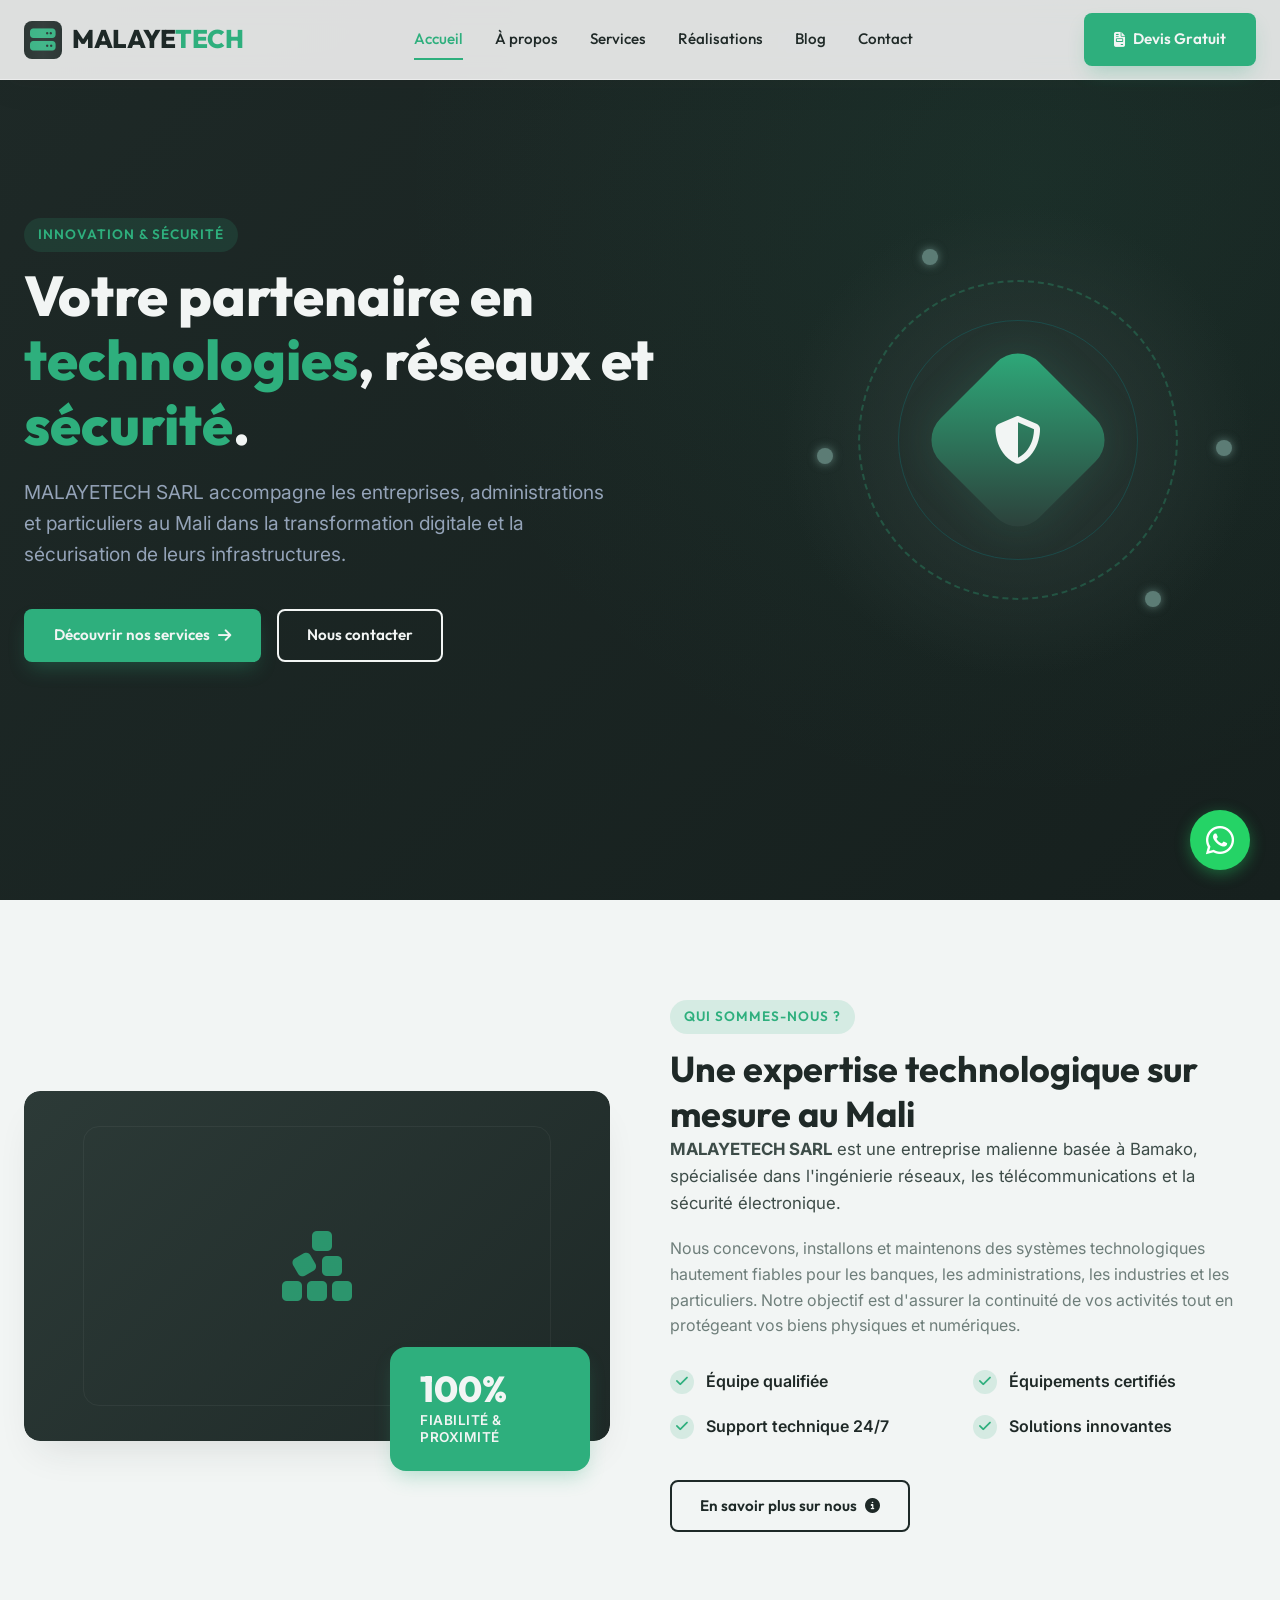
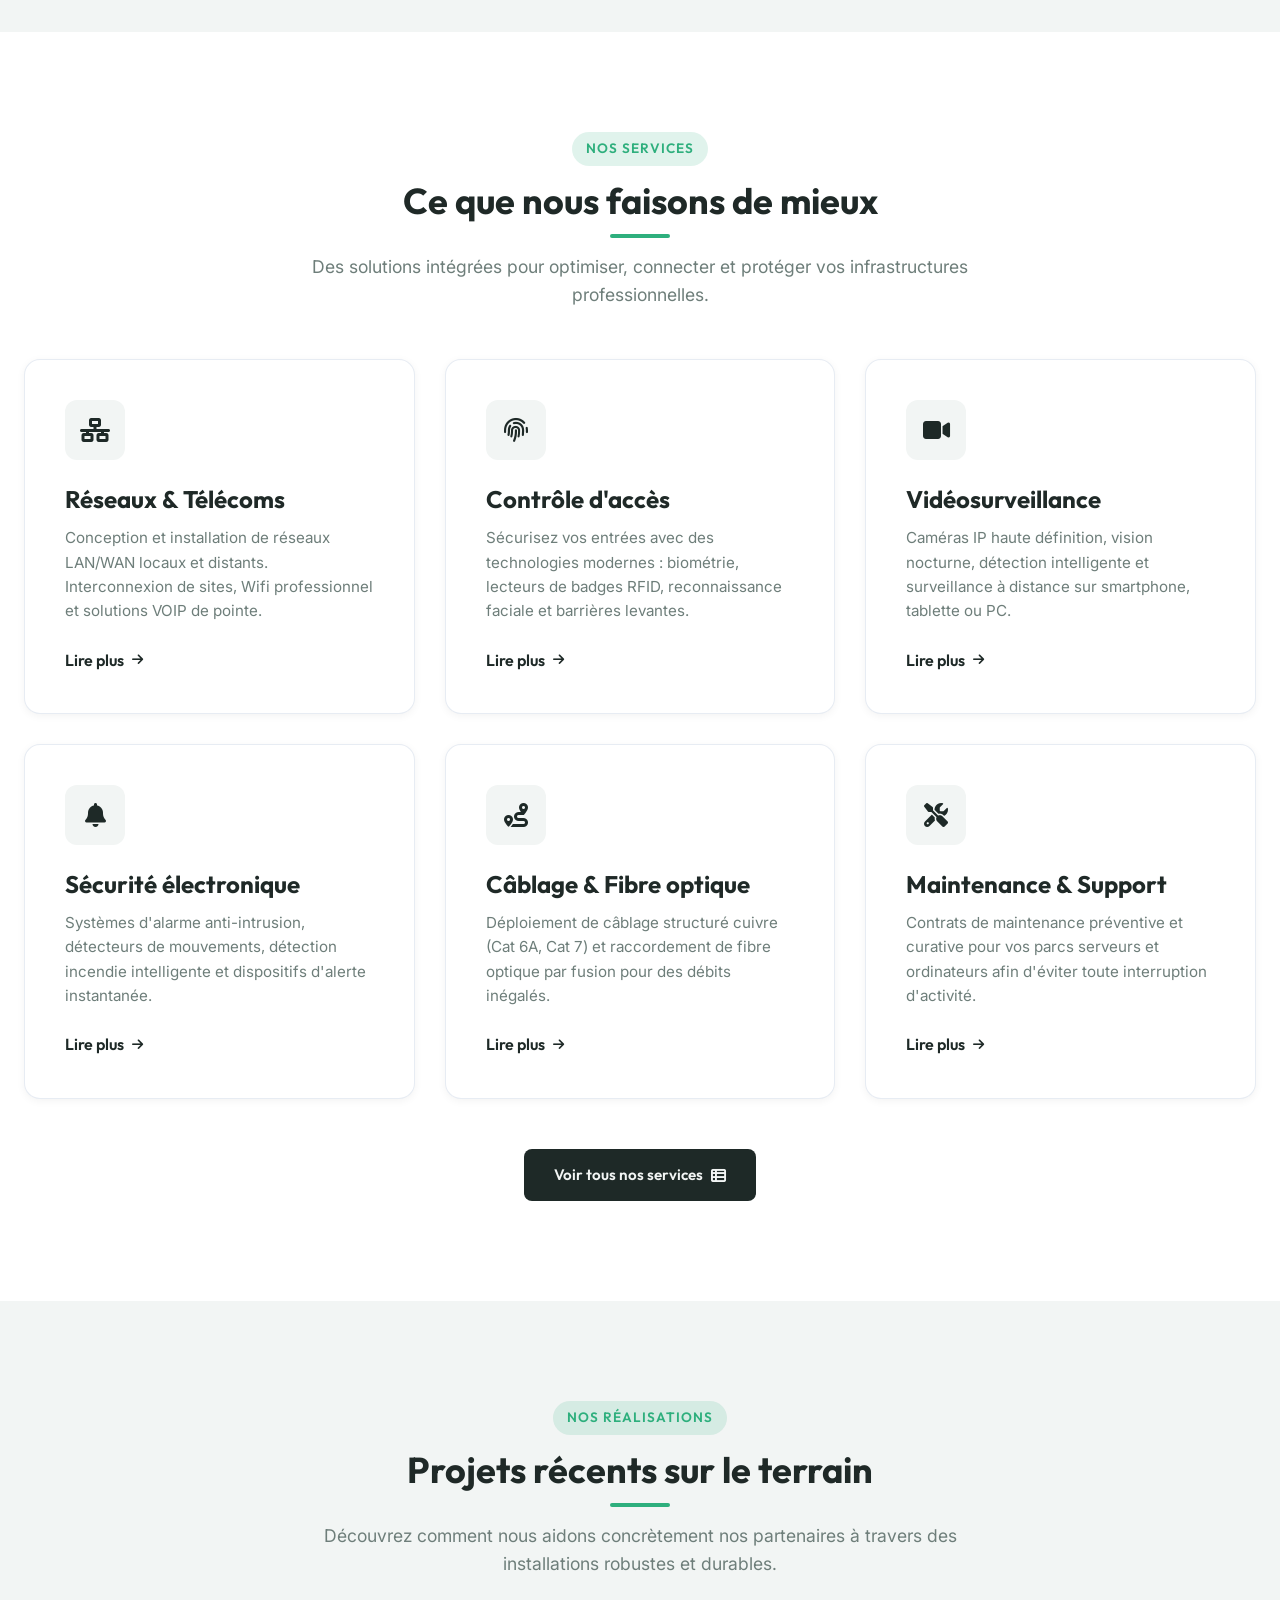
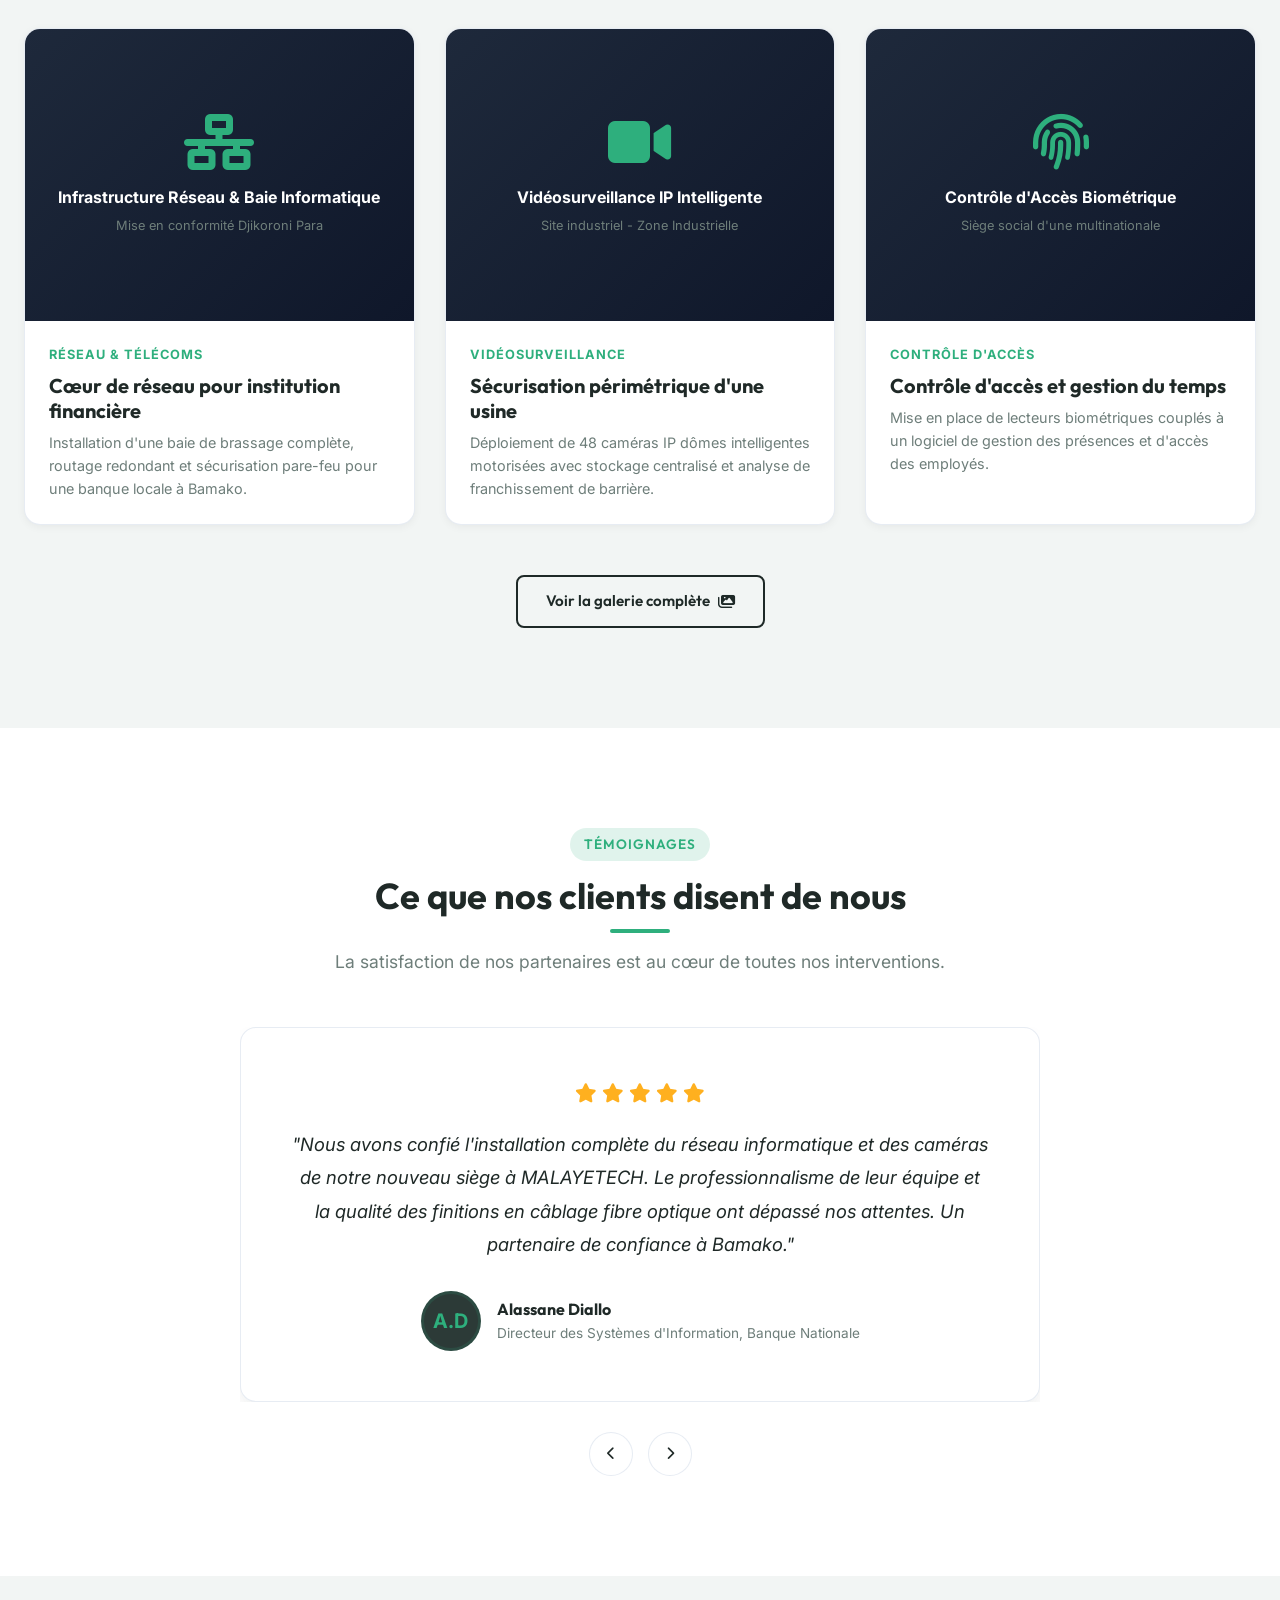
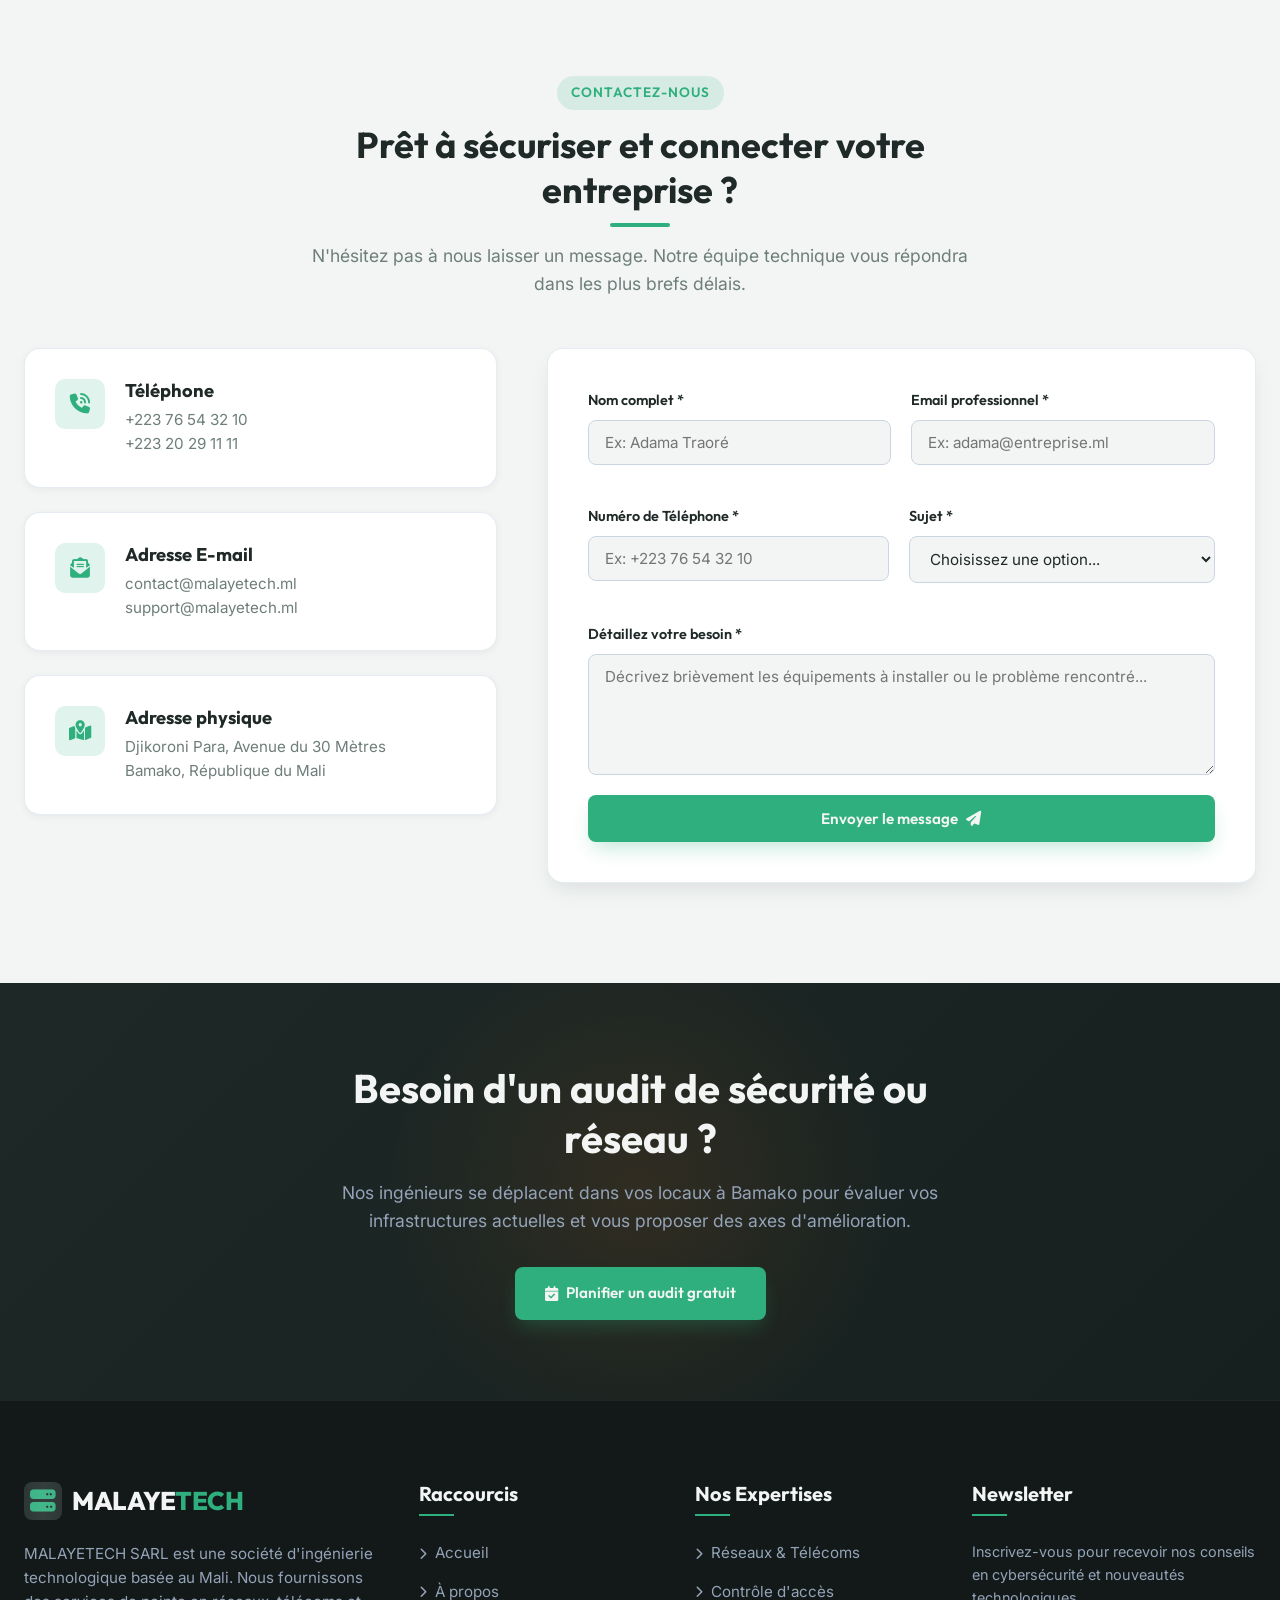
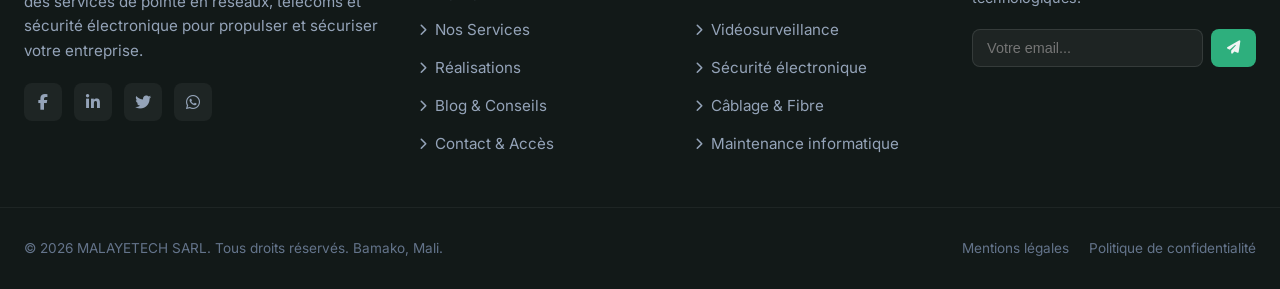
==== index.html @ 6acdae63 "first commit" ====
<!DOCTYPE html>
<html lang="fr">
<head>
    <meta charset="UTF-8">
    <meta name="viewport" content="width=device-width, initial-scale=1.0">
    <meta name="description" content="MALAYETECH SARL est votre partenaire technologique au Mali. Spécialiste en réseaux, télécommunications, câblage fibre optique, vidéosurveillance, contrôle d'accès, cybersécurité et maintenance informatique à Bamako.">
    <meta name="keywords" content="Malayetech, réseaux informatiques, télécoms, vidéosurveillance, contrôle d'accès, sécurité électronique, fibre optique, maintenance informatique, cybersécurité, Mali, Bamako">
    <meta name="author" content="MALAYETECH SARL">
    
    <title>MALAYETECH SARL | Votre partenaire en technologies, réseaux et sécurité au Mali</title>
    
    <!-- CSS Stylesheet -->
    <link rel="stylesheet" href="css/style.css">
    
    <!-- FontAwesome Icon CDN -->
    <link rel="stylesheet" href="https://cdnjs.cloudflare.com/ajax/libs/font-awesome/6.4.0/css/all.min.css">
</head>
<body>

    <!-- ==========================================
         HEADER / NAVIGATION
         ========================================== -->
    <header class="site-header">
        <div class="container nav-container">
            <!-- Logo -->
            <a href="index.html" class="logo" id="header-logo">
                <div class="logo-icon">
                    <i class="fas fa-server"></i>
                </div>
                <div class="logo-text">MALAYE<span class="logo-accent">TECH</span></div>
            </a>
            
            <!-- Mobile Menu Toggle Button -->
            <button class="mobile-toggle" id="mobile-toggle" aria-label="Menu principal">
                <i class="fas fa-bars"></i>
            </button>
            
            <!-- Navigation Menu -->
            <nav class="nav-menu" id="nav-menu">
                <a href="index.html" class="nav-link active">Accueil</a>
                <a href="a-propos.html" class="nav-link">À propos</a>
                <a href="services.html" class="nav-link">Services</a>
                <a href="realisations.html" class="nav-link">Réalisations</a>
                <a href="blog.html" class="nav-link">Blog</a>
                <a href="contact.html" class="nav-link">Contact</a>
            </nav>
            
            <!-- Header CTA -->
            <div class="nav-cta">
                <a href="#" class="btn btn-primary open-devis-modal">
                    <i class="fas fa-file-invoice"></i> Devis Gratuit
                </a>
            </div>
        </div>
    </header>

    <!-- ==========================================
         HERO BANNER
         ========================================== -->
    <section class="hero-section">
        <div class="container hero-grid">
            <div class="hero-content">
                <span class="badge">Innovation & Sécurité</span>
                <h1 class="hero-title">Votre partenaire en <span>technologies</span>, réseaux et <span>sécurité</span>.</h1>
                <p class="hero-desc">MALAYETECH SARL accompagne les entreprises, administrations et particuliers au Mali dans la transformation digitale et la sécurisation de leurs infrastructures.</p>
                <div class="hero-buttons">
                    <a href="services.html" class="btn btn-primary">
                        Découvrir nos services <i class="fas fa-arrow-right"></i>
                    </a>
                    <a href="contact.html" class="btn btn-white-outline">
                        Nous contacter
                    </a>
                </div>
            </div>
            <div class="hero-visual">
                <!-- Advanced Tech CSS Illustration -->
                <div class="tech-illustration">
                    <div class="tech-globe"></div>
                    <div class="tech-globe-inner"></div>
                    <div class="tech-core">
                        <div class="tech-core-inner">
                            <i class="fas fa-shield-halved"></i>
                        </div>
                    </div>
                    <div class="tech-node node-1"></div>
                    <div class="tech-node node-2"></div>
                    <div class="tech-node node-3"></div>
                    <div class="tech-node node-4"></div>
                </div>
            </div>
        </div>
    </section>

    <!-- ==========================================
         PRESENTATION (À PROPOS SUMMARY)
         ========================================== -->
    <section class="presentation-section">
        <div class="container presentation-grid">
            <div class="presentation-images">
                <div class="img-box">
                    <!-- Premium Tech illustration backup via dynamic CSS styling and modern patterns -->
                    <div class="tech-bg-illustration" style="background: linear-gradient(135deg, var(--primary-light) 0%, var(--primary) 100%); height: 350px; border-radius: var(--border-radius-md); display: flex; align-items: center; justify-content: center; position: relative;">
                        <i class="fas fa-cubes-stacked" style="font-size: 5rem; color: var(--accent); opacity: 0.8;"></i>
                        <div style="position: absolute; width: 80%; height: 80%; border: 1px solid rgba(255,255,255,0.05); top: 10%; left: 10%; border-radius: var(--border-radius-md);"></div>
                    </div>
                </div>
                <div class="img-badge">
                    <span class="years">100%</span>
                    <span class="label">Fiabilité & Proximité</span>
                </div>
            </div>
            <div class="presentation-details">
                <span class="badge">Qui sommes-nous ?</span>
                <h2>Une expertise technologique sur mesure au Mali</h2>
                <p style="margin-bottom: 20px; font-size: 1.05rem;"><strong>MALAYETECH SARL</strong> est une entreprise malienne basée à Bamako, spécialisée dans l'ingénierie réseaux, les télécommunications et la sécurité électronique.</p>
                <p style="margin-bottom: 30px; color: var(--text-muted);">Nous concevons, installons et maintenons des systèmes technologiques hautement fiables pour les banques, les administrations, les industries et les particuliers. Notre objectif est d'assurer la continuité de vos activités tout en protégeant vos biens physiques et numériques.</p>
                
                <div class="about-features">
                    <div class="about-feature-item">
                        <i class="fas fa-check"></i>
                        <span>Équipe qualifiée</span>
                    </div>
                    <div class="about-feature-item">
                        <i class="fas fa-check"></i>
                        <span>Équipements certifiés</span>
                    </div>
                    <div class="about-feature-item">
                        <i class="fas fa-check"></i>
                        <span>Support technique 24/7</span>
                    </div>
                    <div class="about-feature-item">
                        <i class="fas fa-check"></i>
                        <span>Solutions innovantes</span>
                    </div>
                </div>
                
                <a href="a-propos.html" class="btn btn-outline" style="margin-top: 40px;">
                    En savoir plus sur nous <i class="fas fa-info-circle"></i>
                </a>
            </div>
        </div>
    </section>

    <!-- ==========================================
         SERVICES SECTION (ACCUEIL)
         ========================================== -->
    <section class="services-section section-bg-alt">
        <div class="container">
            <div class="section-header">
                <span class="badge">Nos Services</span>
                <h2>Ce que nous faisons de mieux</h2>
                <p>Des solutions intégrées pour optimiser, connecter et protéger vos infrastructures professionnelles.</p>
            </div>
            
            <div class="services-grid">
                <!-- Service 1: Réseaux & Télécoms -->
                <div class="service-card">
                    <div class="service-icon">
                        <i class="fas fa-network-wired"></i>
                    </div>
                    <h3>Réseaux & Télécoms</h3>
                    <p>Conception et installation de réseaux LAN/WAN locaux et distants. Interconnexion de sites, Wifi professionnel et solutions VOIP de pointe.</p>
                    <a href="services.html#reseaux" class="service-link">Lire plus <i class="fas fa-arrow-right"></i></a>
                </div>
                
                <!-- Service 2: Contrôle d'accès -->
                <div class="service-card">
                    <div class="service-icon">
                        <i class="fas fa-fingerprint"></i>
                    </div>
                    <h3>Contrôle d'accès</h3>
                    <p>Sécurisez vos entrées avec des technologies modernes : biométrie, lecteurs de badges RFID, reconnaissance faciale et barrières levantes.</p>
                    <a href="services.html#acces" class="service-link">Lire plus <i class="fas fa-arrow-right"></i></a>
                </div>
                
                <!-- Service 3: Vidéosurveillance -->
                <div class="service-card">
                    <div class="service-icon">
                        <i class="fas fa-video"></i>
                    </div>
                    <h3>Vidéosurveillance</h3>
                    <p>Caméras IP haute définition, vision nocturne, détection intelligente et surveillance à distance sur smartphone, tablette ou PC.</p>
                    <a href="services.html#videosurveillance" class="service-link">Lire plus <i class="fas fa-arrow-right"></i></a>
                </div>
                
                <!-- Service 4: Sécurité électronique -->
                <div class="service-card">
                    <div class="service-icon">
                        <i class="fas fa-bell"></i>
                    </div>
                    <h3>Sécurité électronique</h3>
                    <p>Systèmes d'alarme anti-intrusion, détecteurs de mouvements, détection incendie intelligente et dispositifs d'alerte instantanée.</p>
                    <a href="services.html#alarme" class="service-link">Lire plus <i class="fas fa-arrow-right"></i></a>
                </div>
                
                <!-- Service 5: Câblage & Fibre -->
                <div class="service-card">
                    <div class="service-icon">
                        <i class="fas fa-route"></i>
                    </div>
                    <h3>Câblage & Fibre optique</h3>
                    <p>Déploiement de câblage structuré cuivre (Cat 6A, Cat 7) et raccordement de fibre optique par fusion pour des débits inégalés.</p>
                    <a href="services.html#cablage" class="service-link">Lire plus <i class="fas fa-arrow-right"></i></a>
                </div>
                
                <!-- Service 6: Maintenance Informatique -->
                <div class="service-card">
                    <div class="service-icon">
                        <i class="fas fa-tools"></i>
                    </div>
                    <h3>Maintenance & Support</h3>
                    <p>Contrats de maintenance préventive et curative pour vos parcs serveurs et ordinateurs afin d'éviter toute interruption d'activité.</p>
                    <a href="services.html#maintenance" class="service-link">Lire plus <i class="fas fa-arrow-right"></i></a>
                </div>
            </div>
            
            <div style="text-align: center; margin-top: 50px;">
                <a href="services.html" class="btn btn-secondary">
                    Voir tous nos services <i class="fas fa-th-list"></i>
                </a>
            </div>
        </div>
    </section>

    <!-- ==========================================
         REALISATIONS SECTION (ACCUEIL)
         ========================================== -->
    <section class="realisations-section">
        <div class="container">
            <div class="section-header">
                <span class="badge">Nos Réalisations</span>
                <h2>Projets récents sur le terrain</h2>
                <p>Découvrez comment nous aidons concrètement nos partenaires à travers des installations robustes et durables.</p>
            </div>
            
            <div class="portfolio-grid">
                <!-- Project 1 -->
                <div class="portfolio-item">
                    <div class="portfolio-img">
                        <!-- Simulated professional server rack graphic with CSS overlay -->
                        <div class="project-mock" style="width: 100%; height: 100%; background: linear-gradient(135deg, #1e293b 0%, #0f172a 100%); display: flex; flex-direction: column; justify-content: center; align-items: center; color: var(--accent); padding: 20px; text-align: center;">
                            <i class="fas fa-network-wired" style="font-size: 3.5rem; margin-bottom: 15px;"></i>
                            <div style="font-weight: 700; color: white;">Infrastructure Réseau & Baie Informatique</div>
                            <div style="font-size: 0.8rem; color: var(--text-muted); margin-top: 5px;">Mise en conformité Djikoroni Para</div>
                        </div>
                        <div class="portfolio-overlay">
                            <a href="realisations.html" class="btn btn-primary btn-sm">Détails du projet</a>
                        </div>
                    </div>
                    <div class="portfolio-info">
                        <span class="category">Réseau & Télécoms</span>
                        <h3>Cœur de réseau pour institution financière</h3>
                        <p>Installation d'une baie de brassage complète, routage redondant et sécurisation pare-feu pour une banque locale à Bamako.</p>
                    </div>
                </div>
                
                <!-- Project 2 -->
                <div class="portfolio-item">
                    <div class="portfolio-img">
                        <!-- Simulated CCTV graphic -->
                        <div class="project-mock" style="width: 100%; height: 100%; background: linear-gradient(135deg, #1e293b 0%, #0f172a 100%); display: flex; flex-direction: column; justify-content: center; align-items: center; color: var(--accent); padding: 20px; text-align: center;">
                            <i class="fas fa-video" style="font-size: 3.5rem; margin-bottom: 15px;"></i>
                            <div style="font-weight: 700; color: white;">Vidéosurveillance IP Intelligente</div>
                            <div style="font-size: 0.8rem; color: var(--text-muted); margin-top: 5px;">Site industriel - Zone Industrielle</div>
                        </div>
                        <div class="portfolio-overlay">
                            <a href="realisations.html" class="btn btn-primary btn-sm">Détails du projet</a>
                        </div>
                    </div>
                    <div class="portfolio-info">
                        <span class="category">Vidéosurveillance</span>
                        <h3>Sécurisation périmétrique d'une usine</h3>
                        <p>Déploiement de 48 caméras IP dômes intelligentes motorisées avec stockage centralisé et analyse de franchissement de barrière.</p>
                    </div>
                </div>
                
                <!-- Project 3 -->
                <div class="portfolio-item">
                    <div class="portfolio-img">
                        <!-- Simulated access control graphic -->
                        <div class="project-mock" style="width: 100%; height: 100%; background: linear-gradient(135deg, #1e293b 0%, #0f172a 100%); display: flex; flex-direction: column; justify-content: center; align-items: center; color: var(--accent); padding: 20px; text-align: center;">
                            <i class="fas fa-fingerprint" style="font-size: 3.5rem; margin-bottom: 15px;"></i>
                            <div style="font-weight: 700; color: white;">Contrôle d'Accès Biométrique</div>
                            <div style="font-size: 0.8rem; color: var(--text-muted); margin-top: 5px;">Siège social d'une multinationale</div>
                        </div>
                        <div class="portfolio-overlay">
                            <a href="realisations.html" class="btn btn-primary btn-sm">Détails du projet</a>
                        </div>
                    </div>
                    <div class="portfolio-info">
                        <span class="category">Contrôle d'accès</span>
                        <h3>Contrôle d'accès et gestion du temps</h3>
                        <p>Mise en place de lecteurs biométriques couplés à un logiciel de gestion des présences et d'accès des employés.</p>
                    </div>
                </div>
            </div>
            
            <div style="text-align: center; margin-top: 50px;">
                <a href="realisations.html" class="btn btn-outline">
                    Voir la galerie complète <i class="fas fa-images"></i>
                </a>
            </div>
        </div>
    </section>

    <!-- ==========================================
         TESTIMONIALS SECTION
         ========================================= -->
    <section class="testimonials-section section-bg-alt">
        <div class="container">
            <div class="section-header">
                <span class="badge">Témoignages</span>
                <h2>Ce que nos clients disent de nous</h2>
                <p>La satisfaction de nos partenaires est au cœur de toutes nos interventions.</p>
            </div>
            
            <div class="testimonials-slider">
                <div class="testimonial-track">
                    <!-- Slide 1 -->
                    <div class="testimonial-slide active">
                        <div class="testimonial-rating">
                            <i class="fas fa-star"></i>
                            <i class="fas fa-star"></i>
                            <i class="fas fa-star"></i>
                            <i class="fas fa-star"></i>
                            <i class="fas fa-star"></i>
                        </div>
                        <p class="testimonial-text">"Nous avons confié l'installation complète du réseau informatique et des caméras de notre nouveau siège à MALAYETECH. Le professionnalisme de leur équipe et la qualité des finitions en câblage fibre optique ont dépassé nos attentes. Un partenaire de confiance à Bamako."</p>
                        <div class="testimonial-author">
                            <div class="author-avatar">A.D</div>
                            <div class="author-info">
                                <div class="author-name">Alassane Diallo</div>
                                <div class="author-role">Directeur des Systèmes d'Information, Banque Nationale</div>
                            </div>
                        </div>
                    </div>
                    
                    <!-- Slide 2 -->
                    <div class="testimonial-slide">
                        <div class="testimonial-rating">
                            <i class="fas fa-star"></i>
                            <i class="fas fa-star"></i>
                            <i class="fas fa-star"></i>
                            <i class="fas fa-star"></i>
                            <i class="fas fa-star"></i>
                        </div>
                        <p class="testimonial-text">"Grâce à leur solution de contrôle d'accès biométrique couplée à la gestion des heures, nous avons sécurisé nos locaux sensibles et automatisé le décompte du temps de travail de nos 150 employés. Leur réactivité pour le support après-vente est remarquable."</p>
                        <div class="testimonial-author">
                            <div class="author-avatar">M.K</div>
                            <div class="author-info">
                                <div class="author-name">Mariam Konaté</div>
                                <div class="author-role">Responsable RH, Industrie Agroalimentaire Mali</div>
                            </div>
                        </div>
                    </div>
                </div>
                
                <!-- Controls -->
                <div class="slider-controls">
                    <button class="slider-btn" id="prev-testimonial" aria-label="Témoignage précédent">
                        <i class="fas fa-chevron-left"></i>
                    </button>
                    <button class="slider-btn" id="next-testimonial" aria-label="Témoignage suivant">
                        <i class="fas fa-chevron-right"></i>
                    </button>
                </div>
            </div>
        </div>
    </section>

    <!-- ==========================================
         CONTACT FORM SECTION (ACCUEIL)
         ========================================= -->
    <section class="contact-section">
        <div class="container">
            <div class="section-header">
                <span class="badge">Contactez-nous</span>
                <h2>Prêt à sécuriser et connecter votre entreprise ?</h2>
                <p>N'hésitez pas à nous laisser un message. Notre équipe technique vous répondra dans les plus brefs délais.</p>
            </div>
            
            <div class="contact-wrapper">
                <!-- Info cards column -->
                <div class="contact-info-cards">
                    <div class="info-card">
                        <div class="info-card-icon">
                            <i class="fas fa-phone-volume"></i>
                        </div>
                        <div class="info-card-details">
                            <h3>Téléphone</h3>
                            <p>+223 76 54 32 10</p>
                            <p>+223 20 29 11 11</p>
                        </div>
                    </div>
                    
                    <div class="info-card">
                        <div class="info-card-icon">
                            <i class="fas fa-envelope-open-text"></i>
                        </div>
                        <div class="info-card-details">
                            <h3>Adresse E-mail</h3>
                            <p>contact@malayetech.ml</p>
                            <p>support@malayetech.ml</p>
                        </div>
                    </div>
                    
                    <div class="info-card">
                        <div class="info-card-icon">
                            <i class="fas fa-map-location-dot"></i>
                        </div>
                        <div class="info-card-details">
                            <h3>Adresse physique</h3>
                            <p>Djikoroni Para, Avenue du 30 Mètres</p>
                            <p>Bamako, République du Mali</p>
                        </div>
                    </div>
                </div>
                
                <!-- Contact form column -->
                <div class="contact-form-box">
                    <form id="contact-form">
                        <div class="form-grid">
                            <div class="form-group">
                                <label for="contact-name">Nom complet *</label>
                                <input type="text" id="contact-name" placeholder="Ex: Adama Traoré" required>
                            </div>
                            <div class="form-group">
                                <label for="contact-email">Email professionnel *</label>
                                <input type="email" id="contact-email" placeholder="Ex: adama@entreprise.ml" required>
                            </div>
                        </div>
                        <div class="form-grid">
                            <div class="form-group">
                                <label for="contact-phone">Numéro de Téléphone *</label>
                                <input type="tel" id="contact-phone" placeholder="Ex: +223 76 54 32 10" required>
                            </div>
                            <div class="form-group">
                                <label for="contact-subject">Sujet *</label>
                                <select id="contact-subject" required>
                                    <option value="" disabled selected>Choisissez une option...</option>
                                    <option value="reseau">Réseaux informatiques & Télécoms</option>
                                    <option value="surveillance">Vidéosurveillance & Sécurité</option>
                                    <option value="access">Contrôle d'accès biométrique</option>
                                    <option value="cabling">Câblage structuré / Fibre optique</option>
                                    <option value="maintenance">Maintenance informatique</option>
                                    <option value="other">Autre demande</option>
                                </select>
                            </div>
                        </div>
                        <div class="form-group full-width">
                            <label for="contact-message">Détaillez votre besoin *</label>
                            <textarea id="contact-message" rows="5" placeholder="Décrivez brièvement les équipements à installer ou le problème rencontré..." required></textarea>
                        </div>
                        <button type="submit" class="btn btn-primary" style="width: 100%;">
                            Envoyer le message <i class="fas fa-paper-plane"></i>
                        </button>
                    </form>
                </div>
            </div>
        </div>
    </section>

    <!-- ==========================================
         CTA BANNER FOOTER PRE
         ========================================== -->
    <section class="cta-section">
        <div class="container cta-content">
            <h2>Besoin d'un audit de sécurité ou réseau ?</h2>
            <p>Nos ingénieurs se déplacent dans vos locaux à Bamako pour évaluer vos infrastructures actuelles et vous proposer des axes d'amélioration.</p>
            <a href="#" class="btn btn-primary open-devis-modal">
                <i class="fas fa-calendar-check"></i> Planifier un audit gratuit
            </a>
        </div>
    </section>

    <!-- ==========================================
         FOOTER
         ========================================== -->
    <footer class="site-footer">
        <div class="container footer-grid">
            <!-- Col 1: About/Logo -->
            <div class="footer-col">
                <a href="index.html" class="logo" style="margin-bottom: 20px;">
                    <div class="logo-icon"><i class="fas fa-server"></i></div>
                    <div class="logo-text" style="color: var(--text-light);">MALAYE<span class="logo-accent">TECH</span></div>
                </a>
                <p>MALAYETECH SARL est une société d'ingénierie technologique basée au Mali. Nous fournissons des services de pointe en réseaux, télécoms et sécurité électronique pour propulser et sécuriser votre entreprise.</p>
                <div class="footer-socials">
                    <a href="https://facebook.com" class="social-icon" aria-label="Facebook" target="_blank" rel="noreferrer"><i class="fab fa-facebook-f"></i></a>
                    <a href="https://linkedin.com" class="social-icon" aria-label="LinkedIn" target="_blank" rel="noreferrer"><i class="fab fa-linkedin-in"></i></a>
                    <a href="https://twitter.com" class="social-icon" aria-label="Twitter" target="_blank" rel="noreferrer"><i class="fab fa-twitter"></i></a>
                    <a href="https://whatsapp.com" class="social-icon" aria-label="WhatsApp" target="_blank" rel="noreferrer"><i class="fab fa-whatsapp"></i></a>
                </div>
            </div>
            
            <!-- Col 2: Navigation Links -->
            <div class="footer-col">
                <h3>Raccourcis</h3>
                <ul class="footer-links">
                    <li><a href="index.html"><i class="fas fa-chevron-right"></i> Accueil</a></li>
                    <li><a href="a-propos.html"><i class="fas fa-chevron-right"></i> À propos</a></li>
                    <li><a href="services.html"><i class="fas fa-chevron-right"></i> Nos Services</a></li>
                    <li><a href="realisations.html"><i class="fas fa-chevron-right"></i> Réalisations</a></li>
                    <li><a href="blog.html"><i class="fas fa-chevron-right"></i> Blog & Conseils</a></li>
                    <li><a href="contact.html"><i class="fas fa-chevron-right"></i> Contact & Accès</a></li>
                </ul>
            </div>
            
            <!-- Col 3: Services Links -->
            <div class="footer-col">
                <h3>Nos Expertises</h3>
                <ul class="footer-links">
                    <li><a href="services.html#reseaux"><i class="fas fa-chevron-right"></i> Réseaux & Télécoms</a></li>
                    <li><a href="services.html#acces"><i class="fas fa-chevron-right"></i> Contrôle d'accès</a></li>
                    <li><a href="services.html#videosurveillance"><i class="fas fa-chevron-right"></i> Vidéosurveillance</a></li>
                    <li><a href="services.html#alarme"><i class="fas fa-chevron-right"></i> Sécurité électronique</a></li>
                    <li><a href="services.html#cablage"><i class="fas fa-chevron-right"></i> Câblage & Fibre</a></li>
                    <li><a href="services.html#maintenance"><i class="fas fa-chevron-right"></i> Maintenance informatique</a></li>
                </ul>
            </div>
            
            <!-- Col 4: Newsletter -->
            <div class="footer-col footer-newsletter">
                <h3>Newsletter</h3>
                <p>Inscrivez-vous pour recevoir nos conseils en cybersécurité et nouveautés technologiques.</p>
                <form class="newsletter-form" style="margin-top: 15px;">
                    <input type="email" placeholder="Votre email..." required>
                    <button type="submit"><i class="fas fa-paper-plane"></i></button>
                </form>
            </div>
        </div>
        
        <!-- Bottom copyright -->
        <div class="container footer-bottom">
            <p>&copy; 2026 MALAYETECH SARL. Tous droits réservés. Bamako, Mali.</p>
            <div class="footer-bottom-links">
                <a href="#">Mentions légales</a>
                <a href="#">Politique de confidentialité</a>
            </div>
        </div>
    </footer>

    <!-- ==========================================
         FLOATING WIDGETS
         ========================================== -->
         
    <!-- WhatsApp Floating Button -->
    <div class="whatsapp-float" id="whatsapp-btn" aria-label="Contacter sur WhatsApp">
        <i class="fab fa-whatsapp"></i>
    </div>
    
    <!-- WhatsApp Interactive Popover Widget -->
    <div class="whatsapp-popover" id="whatsapp-popover">
        <div class="popover-header">
            <div class="popover-avatar">MT</div>
            <div class="popover-header-info">
                <h4>Support MALAYETECH</h4>
                <p>En ligne - Répond rapidement</p>
            </div>
        </div>
        <div class="popover-body">
            <div class="popover-msg">
                Bonjour ! Comment pouvons-nous vous aider aujourd'hui concernant vos réseaux ou votre sécurité ?
            </div>
        </div>
        <div class="popover-footer">
            <a href="https://wa.me/22376543210?text=Bonjour%20MALAYETECH,%20je%20souhaite%20avoir des informations%20concernant%20vos%20services." target="_blank" rel="noopener noreferrer" class="popover-btn">
                <i class="fab fa-whatsapp"></i> Démarrer la discussion
            </a>
        </div>
    </div>

    <!-- Demande de Devis (Quote Modal) -->
    <div class="modal-overlay" id="devis-modal">
        <div class="modal-box">
            <div class="modal-header">
                <h3><i class="fas fa-file-invoice"></i> Demande de Devis Gratuit</h3>
                <button class="modal-close" id="close-devis-modal" aria-label="Fermer"><i class="fas fa-times"></i></button>
            </div>
            <div class="modal-body">
                <p style="margin-bottom: 20px; color: var(--text-muted); font-size: 0.9rem;">Remplissez ce formulaire pour recevoir une proposition commerciale chiffrée sous 24 à 48 heures.</p>
                <form id="modal-devis-form">
                    <div class="form-grid">
                        <div class="form-group">
                            <label for="devis-name">Nom et Prénom *</label>
                            <input type="text" id="devis-name" placeholder="Ex: Souleymane Keita" required>
                        </div>
                        <div class="form-group">
                            <label for="devis-company">Nom de l'entreprise</label>
                            <input type="text" id="devis-company" placeholder="Ex: Mon Entreprise SARL">
                        </div>
                    </div>
                    
                    <div class="form-grid">
                        <div class="form-group">
                            <label for="devis-phone">Téléphone *</label>
                            <input type="tel" id="devis-phone" placeholder="Ex: +223 76 54 32 10" required>
                        </div>
                        <div class="form-group">
                            <label for="devis-service">Service Principal *</label>
                            <select id="devis-service" required>
                                <option value="" disabled selected>Sélectionnez un service...</option>
                                <option value="reseaux-telecoms">Réseaux informatiques & Télécoms</option>
                                <option value="cablage-fibre">Câblage réseau & Fibre optique</option>
                                <option value="videosurveillance">Vidéosurveillance & Caméras IP</option>
                                <option value="controle-acces">Contrôle d'accès (biométrie / RFID)</option>
                                <option value="securite-electronique">Sécurité électronique (Alarmes, incendie)</option>
                                <option value="maintenance">Maintenance & Support informatique</option>
                                <option value="cybersecurite">Solutions de cybersécurité</option>
                                <option value="equipements">Vente d'équipements informatiques</option>
                            </select>
                        </div>
                    </div>
                    
                    <div class="form-group">
                        <label for="devis-message">Décrivez précisément votre projet (nombre d'équipements, dimensions des locaux, contraintes...) *</label>
                        <textarea id="devis-message" rows="4" placeholder="Ex: Installation de 12 caméras IP et 3 lecteurs biométriques RFID pour notre nouveau magasin à Djikoroni Para, Avenue du 30 Mètres..." required></textarea>
                    </div>
                    
                    <button type="submit" class="btn btn-primary" style="width: 100%; margin-top: 10px;">
                        Soumettre ma demande <i class="fas fa-paper-plane"></i>
                    </button>
                </form>
            </div>
        </div>
    </div>

    <!-- Core Script -->
    <script src="js/main.js"></script>
</body>
</html>
---- css/style.css ----
/* ==========================================================================
   MALAYETECH SARL - Core Design System & Stylesheet
   ========================================================================== */

/* --- Google Fonts Import --- */
@import url('https://fonts.googleapis.com/css2?family=Inter:wght@300;400;500;600;700&family=Outfit:wght@400;500;600;700;800&display=swap');

/* --- CSS Variables & Design Tokens --- */
:root {
    /* Color Palette */
    --primary: #1E2927;          /* Dark Forest Grey (Vert-Gris) */
    --primary-light: #2C3A37;    /* Medium Sage Grey */
    --primary-accent: #435854;   /* Muted Green-Grey Accent */
    --accent: #2EAF7D;           /* Vibrant Mint/Emerald Green (Accent) */
    --accent-hover: #219663;     /* Darker Green for Hover */
    --accent-glow: rgba(46, 175, 125, 0.15);
    --secondary: #5C7C75;        /* Sage Grey for Tech details */
    
    /* Backgrounds */
    --bg-light: #F2F5F4;         /* Soft light green-grey background */
    --bg-white: #FFFFFF;
    --bg-dark: #121918;          /* Ultra dark green-grey for dark sections */
    --bg-gradient: linear-gradient(135deg, var(--primary) 0%, #16201E 100%);
    --bg-orange-gradient: linear-gradient(135deg, var(--accent) 0%, #219663 100%);
    
    /* Text Colors */
    --text-primary: #1F2927;     /* Dark Sage Slate */
    --text-secondary: #3D4C48;   /* Slate Green-Grey */
    --text-muted: #6E7E7A;       /* Muted Sage Grey */
    --text-light: #F2F5F4;
    
    /* Typography */
    --font-heading: 'Outfit', sans-serif;
    --font-body: 'Inter', sans-serif;
    
    /* Layout & Spacing */
    --max-width: 1280px;
    --header-height: 80px;
    
    /* UI Elements */
    --border-radius-sm: 8px;
    --border-radius-md: 16px;
    --border-radius-lg: 24px;
    --transition: all 0.3s cubic-bezier(0.4, 0, 0.2, 1);
    
    /* Shadows */
    --shadow-sm: 0 2px 8px rgba(0, 0, 0, 0.05);
    --shadow-md: 0 10px 25px -5px rgba(30, 41, 39, 0.08), 0 8px 16px -6px rgba(30, 41, 39, 0.04);
    --shadow-lg: 0 20px 40px -15px rgba(30, 41, 39, 0.12);
    --shadow-accent: 0 10px 20px -5px rgba(46, 175, 125, 0.3);
    
    /* Glassmorphism */
    --glass-bg: rgba(255, 255, 255, 0.85);
    --glass-border: rgba(255, 255, 255, 0.4);
    --glass-shadow: 0 8px 32px 0 rgba(30, 41, 39, 0.05);
}

/* --- Base & Reset Styles --- */
*, *::before, *::after {
    box-sizing: border-box;
    margin: 0;
    padding: 0;
}

html {
    scroll-behavior: smooth;
    font-size: 16px;
}

body {
    font-family: var(--font-body);
    background-color: var(--bg-light);
    color: var(--text-secondary);
    line-height: 1.6;
    overflow-x: hidden;
}

h1, h2, h3, h4, h5, h6 {
    font-family: var(--font-heading);
    color: var(--text-primary);
    font-weight: 700;
    line-height: 1.25;
}

h1 { font-size: 2.75rem; }
h2 { font-size: 2.25rem; }
h3 { font-size: 1.5rem; }
h4 { font-size: 1.25rem; }

a {
    color: inherit;
    text-decoration: none;
    transition: var(--transition);
}

img {
    max-width: 100%;
    height: auto;
    display: block;
}

ul {
    list-style: none;
}

/* --- Reusable Components --- */

/* Buttons */
.btn {
    display: inline-flex;
    align-items: center;
    justify-content: center;
    gap: 8px;
    padding: 12px 28px;
    font-family: var(--font-heading);
    font-size: 0.95rem;
    font-weight: 600;
    border-radius: var(--border-radius-sm);
    border: 2px solid transparent;
    cursor: pointer;
    transition: var(--transition);
}

.btn-primary {
    background-color: var(--accent);
    color: var(--text-light);
    box-shadow: var(--shadow-accent);
}

.btn-primary:hover {
    background-color: var(--accent-hover);
    transform: translateY(-2px);
    box-shadow: 0 12px 24px -5px rgba(33, 150, 99, 0.4);
}

.btn-secondary {
    background-color: var(--primary);
    color: var(--text-light);
}

.btn-secondary:hover {
    background-color: var(--primary-light);
    transform: translateY(-2px);
}

.btn-outline {
    background-color: transparent;
    border-color: var(--primary);
    color: var(--primary);
}

.btn-outline:hover {
    background-color: var(--primary);
    color: var(--text-light);
    transform: translateY(-2px);
}

.btn-white-outline {
    background-color: transparent;
    border-color: var(--text-light);
    color: var(--text-light);
}

.btn-white-outline:hover {
    background-color: var(--text-light);
    color: var(--primary);
    transform: translateY(-2px);
}

/* Badges */
.badge {
    display: inline-block;
    padding: 6px 14px;
    background-color: var(--accent-glow);
    color: var(--accent);
    font-family: var(--font-heading);
    font-size: 0.85rem;
    font-weight: 600;
    border-radius: 50px;
    text-transform: uppercase;
    letter-spacing: 1px;
    margin-bottom: 12px;
}

/* Section Header */
.section-header {
    text-align: center;
    max-width: 700px;
    margin: 0 auto 50px;
}

.section-header h2 {
    position: relative;
    padding-bottom: 15px;
    margin-bottom: 15px;
}

.section-header h2::after {
    content: '';
    position: absolute;
    bottom: 0;
    left: 50%;
    transform: translateX(-50%);
    width: 60px;
    height: 4px;
    background-color: var(--accent);
    border-radius: 2px;
}

.section-header p {
    color: var(--text-muted);
    font-size: 1.1rem;
}

/* Container */
.container {
    max-width: var(--max-width);
    margin: 0 auto;
    padding: 0 24px;
    position: relative;
}

/* --- Layout Structure --- */

/* Header & Navigation */
header.site-header {
    position: fixed;
    top: 0;
    left: 0;
    width: 100%;
    height: var(--header-height);
    background-color: var(--glass-bg);
    backdrop-filter: blur(12px);
    -webkit-backdrop-filter: blur(12px);
    border-bottom: 1px solid var(--glass-border);
    box-shadow: var(--glass-shadow);
    z-index: 1000;
    transition: var(--transition);
}

header.site-header.scrolled {
    background-color: rgba(10, 25, 47, 0.95);
    border-bottom: 1px solid rgba(255, 255, 255, 0.1);
    height: 70px;
}

header.site-header.scrolled .nav-link {
    color: var(--text-light);
}

header.site-header.scrolled .nav-link:hover,
header.site-header.scrolled .nav-link.active {
    color: var(--accent);
}

header.site-header.scrolled .logo-text {
    color: var(--text-light);
}

header.site-header.scrolled .logo-accent {
    color: var(--accent);
}

.nav-container {
    display: flex;
    align-items: center;
    justify-content: space-between;
    height: 100%;
}

.logo {
    display: flex;
    align-items: center;
    gap: 10px;
    font-family: var(--font-heading);
    font-weight: 800;
    font-size: 1.6rem;
}

.logo-icon {
    width: 38px;
    height: 38px;
    background-color: var(--primary);
    border-radius: 8px;
    display: flex;
    align-items: center;
    justify-content: center;
    color: var(--accent);
    position: relative;
    overflow: hidden;
}

.logo-icon::before {
    content: '';
    position: absolute;
    top: -50%;
    left: -50%;
    width: 200%;
    height: 200%;
    background: linear-gradient(45deg, transparent, rgba(255,255,255,0.1), transparent);
    transform: rotate(45deg);
    transition: 0.5s;
}

.logo:hover .logo-icon::before {
    left: 100%;
}

.logo-text {
    color: var(--primary);
    letter-spacing: -0.5px;
    transition: var(--transition);
}

.logo-accent {
    color: var(--accent);
}

.nav-menu {
    display: flex;
    align-items: center;
    gap: 32px;
}

.nav-link {
    color: var(--text-primary);
    font-family: var(--font-heading);
    font-weight: 500;
    font-size: 0.95rem;
    position: relative;
    padding: 8px 0;
}

.nav-link::after {
    content: '';
    position: absolute;
    bottom: 0;
    left: 0;
    width: 0;
    height: 2px;
    background-color: var(--accent);
    transition: var(--transition);
}

.nav-link:hover::after,
.nav-link.active::after {
    width: 100%;
}

.nav-link:hover,
.nav-link.active {
    color: var(--accent);
}

.nav-cta {
    display: flex;
    align-items: center;
}

.mobile-toggle {
    display: none;
    font-size: 1.5rem;
    color: var(--primary);
    background: none;
    border: none;
    cursor: pointer;
}

/* Sections General */
section {
    padding: 100px 0;
    position: relative;
}

.section-bg-alt {
    background-color: var(--bg-white);
}

.section-bg-dark {
    background-color: var(--bg-dark);
    color: var(--text-light);
}

.section-bg-dark h2,
.section-bg-dark h3 {
    color: var(--text-light);
}

.section-bg-dark .text-secondary,
.section-bg-dark .section-header p {
    color: var(--text-muted);
}

/* --- Hero Banner (Accueil) --- */
.hero-section {
    height: 100vh;
    min-height: 700px;
    display: flex;
    align-items: center;
    background: var(--bg-gradient);
    color: var(--text-light);
    padding-top: var(--header-height);
    position: relative;
    overflow: hidden;
}

.hero-section::before {
    content: '';
    position: absolute;
    top: 0;
    left: 0;
    width: 100%;
    height: 100%;
    background: radial-gradient(circle at 80% 20%, rgba(46, 175, 125, 0.08) 0%, transparent 50%);
    z-index: 1;
}

.hero-grid {
    display: grid;
    grid-template-columns: 1.2fr 0.8fr;
    gap: 40px;
    align-items: center;
    position: relative;
    z-index: 2;
}

.hero-content {
    animation: slideUp 1s ease-out;
}

.hero-title {
    font-size: 3.5rem;
    font-weight: 800;
    margin-bottom: 20px;
    line-height: 1.15;
    color: var(--text-light);
}

.hero-title span {
    color: var(--accent);
}

.hero-desc {
    font-size: 1.2rem;
    margin-bottom: 40px;
    color: #94A3B8;
    max-width: 600px;
}

.hero-buttons {
    display: flex;
    gap: 16px;
}

.hero-visual {
    position: relative;
    animation: fadeIn 1.5s ease-out;
}

/* Tech Graphic representation using CSS & SVGs */
.tech-illustration {
    width: 100%;
    max-width: 480px;
    margin: 0 auto;
    aspect-ratio: 1;
    background: radial-gradient(circle, var(--primary-light) 0%, transparent 70%);
    border-radius: 50%;
    position: relative;
    display: flex;
    align-items: center;
    justify-content: center;
}

.tech-globe {
    width: 320px;
    height: 320px;
    border: 2px dashed rgba(46, 175, 125, 0.3);
    border-radius: 50%;
    position: absolute;
    animation: spin 30s linear infinite;
}

.tech-globe-inner {
    width: 240px;
    height: 240px;
    border: 1px solid rgba(0, 173, 181, 0.2);
    border-radius: 50%;
    position: absolute;
    animation: spinReverse 20s linear infinite;
}

.tech-core {
    width: 140px;
    height: 140px;
    background: linear-gradient(135deg, var(--accent) 0%, var(--primary-light) 100%);
    border-radius: 30px;
    transform: rotate(45deg);
    display: flex;
    align-items: center;
    justify-content: center;
    box-shadow: 0 0 40px var(--accent-glow);
    animation: morph 8s ease-in-out infinite;
}

.tech-core-inner {
    transform: rotate(-45deg);
    color: var(--text-light);
    font-size: 3rem;
    display: flex;
    align-items: center;
    justify-content: center;
}

.tech-node {
    width: 16px;
    height: 16px;
    background-color: var(--secondary);
    border-radius: 50%;
    position: absolute;
    box-shadow: 0 0 10px var(--secondary);
}

.node-1 { top: 10%; left: 30%; animation: pulse 2s infinite; }
.node-2 { bottom: 15%; right: 20%; animation: pulse 3s infinite 1s; }
.node-3 { top: 50%; right: 5%; animation: pulse 2.5s infinite 0.5s; }
.node-4 { bottom: 45%; left: 8%; animation: pulse 3.5s infinite 1.5s; }

/* Banner Page Standard (For other pages) */
.page-banner {
    background: var(--bg-gradient);
    color: var(--text-light);
    padding: 140px 0 80px;
    text-align: center;
    position: relative;
    overflow: hidden;
}

.page-banner::before {
    content: '';
    position: absolute;
    top: 0;
    left: 0;
    width: 100%;
    height: 100%;
    background: radial-gradient(circle at 10% 90%, rgba(249, 115, 22, 0.05) 0%, transparent 40%);
    z-index: 1;
}

.page-banner h1 {
    color: var(--text-light);
    font-size: 3rem;
    margin-bottom: 12px;
}

.breadcrumb {
    display: flex;
    justify-content: center;
    gap: 8px;
    font-size: 0.95rem;
    color: #94A3B8;
}

.breadcrumb a {
    color: #94A3B8;
}

.breadcrumb a:hover {
    color: var(--accent);
}

.breadcrumb span.current {
    color: var(--text-light);
}

/* --- Presentation / About Section (Accueil & À Propos) --- */
.presentation-grid {
    display: grid;
    grid-template-columns: 1fr 1fr;
    gap: 60px;
    align-items: center;
}

.presentation-images {
    position: relative;
}

.img-box {
    border-radius: var(--border-radius-md);
    overflow: hidden;
    box-shadow: var(--shadow-lg);
}

.img-main {
    width: 85%;
    border-radius: var(--border-radius-md);
}

.img-badge {
    position: absolute;
    bottom: -30px;
    right: 20px;
    background-color: var(--accent);
    color: var(--text-light);
    padding: 24px 30px;
    border-radius: var(--border-radius-md);
    box-shadow: var(--shadow-accent);
    max-width: 200px;
    animation: float 4s ease-in-out infinite;
}

.img-badge .years {
    font-size: 2.25rem;
    font-weight: 800;
    font-family: var(--font-heading);
    line-height: 1;
    display: block;
    margin-bottom: 5px;
}

.img-badge .label {
    font-size: 0.85rem;
    font-weight: 600;
    text-transform: uppercase;
    letter-spacing: 0.5px;
    line-height: 1.3;
    display: block;
}

.about-features {
    margin-top: 30px;
    display: grid;
    grid-template-columns: 1fr 1fr;
    gap: 20px;
}

.about-feature-item {
    display: flex;
    align-items: center;
    gap: 12px;
}

.about-feature-item i {
    width: 24px;
    height: 24px;
    background-color: var(--accent-glow);
    color: var(--accent);
    border-radius: 50%;
    display: flex;
    align-items: center;
    justify-content: center;
    font-size: 0.85rem;
    flex-shrink: 0;
}

.about-feature-item span {
    font-weight: 600;
    color: var(--text-primary);
}

/* --- Services Grid --- */
.services-grid {
    display: grid;
    grid-template-columns: repeat(auto-fit, minmax(350px, 1fr));
    gap: 30px;
}

.service-card {
    background-color: var(--bg-white);
    border-radius: var(--border-radius-md);
    padding: 40px;
    box-shadow: var(--shadow-sm);
    border: 1px solid rgba(226, 232, 240, 0.8);
    transition: var(--transition);
    position: relative;
    overflow: hidden;
    display: flex;
    flex-direction: column;
    height: 100%;
}

.service-card::before {
    content: '';
    position: absolute;
    top: 0;
    left: 0;
    width: 4px;
    height: 100%;
    background-color: transparent;
    transition: var(--transition);
}

.service-card:hover {
    transform: translateY(-8px);
    box-shadow: var(--shadow-lg);
    border-color: transparent;
}

.service-card:hover::before {
    background-color: var(--accent);
}

.service-icon {
    width: 60px;
    height: 60px;
    background-color: var(--bg-light);
    color: var(--primary);
    border-radius: 12px;
    display: flex;
    align-items: center;
    justify-content: center;
    font-size: 1.5rem;
    margin-bottom: 24px;
    transition: var(--transition);
}

.service-card:hover .service-icon {
    background-color: var(--accent);
    color: var(--text-light);
    box-shadow: var(--shadow-accent);
}

.service-card h3 {
    margin-bottom: 12px;
}

.service-card p {
    color: var(--text-muted);
    font-size: 0.95rem;
    margin-bottom: 24px;
    flex-grow: 1;
}

.service-link {
    font-weight: 600;
    color: var(--primary);
    font-family: var(--font-heading);
    display: inline-flex;
    align-items: center;
    gap: 8px;
    margin-top: auto;
}

.service-link i {
    font-size: 0.8rem;
    transition: var(--transition);
}

.service-card:hover .service-link {
    color: var(--accent);
}

.service-card:hover .service-link i {
    transform: translateX(4px);
}

/* --- Realisations / Portfolio Section --- */
.portfolio-filters {
    display: flex;
    justify-content: center;
    gap: 12px;
    margin-bottom: 40px;
    flex-wrap: wrap;
}

.filter-btn {
    background: var(--bg-white);
    border: 1px solid rgba(226, 232, 240, 0.8);
    padding: 10px 24px;
    font-family: var(--font-heading);
    font-weight: 600;
    font-size: 0.9rem;
    color: var(--text-secondary);
    border-radius: 50px;
    cursor: pointer;
    transition: var(--transition);
}

.filter-btn:hover,
.filter-btn.active {
    background-color: var(--accent);
    color: var(--text-light);
    border-color: var(--accent);
    box-shadow: var(--shadow-accent);
}

.portfolio-grid {
    display: grid;
    grid-template-columns: repeat(auto-fill, minmax(350px, 1fr));
    gap: 30px;
}

.portfolio-item {
    background-color: var(--bg-white);
    border-radius: var(--border-radius-md);
    overflow: hidden;
    box-shadow: var(--shadow-sm);
    transition: var(--transition);
    border: 1px solid rgba(226, 232, 240, 0.8);
}

.portfolio-item.hidden {
    display: none;
}

.portfolio-img {
    position: relative;
    overflow: hidden;
    aspect-ratio: 4/3;
    background-color: var(--primary-light);
}

.portfolio-img img {
    width: 100%;
    height: 100%;
    object-fit: cover;
    transition: var(--transition);
}

.portfolio-overlay {
    position: absolute;
    top: 0;
    left: 0;
    width: 100%;
    height: 100%;
    background: rgba(10, 25, 47, 0.9);
    display: flex;
    align-items: center;
    justify-content: center;
    opacity: 0;
    transition: var(--transition);
}

.portfolio-item:hover .portfolio-img img {
    transform: scale(1.1);
}

.portfolio-item:hover .portfolio-overlay {
    opacity: 1;
}

.portfolio-info {
    padding: 24px;
}

.portfolio-info .category {
    font-size: 0.8rem;
    text-transform: uppercase;
    letter-spacing: 1px;
    color: var(--accent);
    font-weight: 700;
    margin-bottom: 8px;
    display: block;
}

.portfolio-info h3 {
    font-size: 1.25rem;
    margin-bottom: 8px;
}

.portfolio-info p {
    color: var(--text-muted);
    font-size: 0.9rem;
}

/* --- Testimonials --- */
.testimonials-slider {
    max-width: 800px;
    margin: 0 auto;
    position: relative;
}

.testimonial-track {
    overflow: hidden;
    position: relative;
}

.testimonial-slide {
    background-color: var(--bg-white);
    padding: 50px;
    border-radius: var(--border-radius-md);
    box-shadow: var(--shadow-md);
    text-align: center;
    display: none;
    border: 1px solid rgba(226, 232, 240, 0.8);
}

.testimonial-slide.active {
    display: block;
    animation: fadeIn 0.5s ease-in-out;
}

.testimonial-rating {
    color: #FFB01F;
    font-size: 1.2rem;
    margin-bottom: 20px;
}

.testimonial-text {
    font-size: 1.15rem;
    font-style: italic;
    color: var(--text-primary);
    margin-bottom: 30px;
    line-height: 1.8;
}

.testimonial-author {
    display: flex;
    align-items: center;
    justify-content: center;
    gap: 16px;
}

.author-avatar {
    width: 60px;
    height: 60px;
    border-radius: 50%;
    background-color: var(--primary-light);
    display: flex;
    align-items: center;
    justify-content: center;
    color: var(--accent);
    font-weight: 700;
    font-size: 1.25rem;
    border: 3px solid var(--accent-glow);
}

.author-info {
    text-align: left;
}

.author-name {
    font-weight: 700;
    color: var(--text-primary);
    font-family: var(--font-heading);
}

.author-role {
    font-size: 0.85rem;
    color: var(--text-muted);
}

.slider-controls {
    display: flex;
    justify-content: center;
    gap: 15px;
    margin-top: 30px;
}

.slider-btn {
    width: 44px;
    height: 44px;
    background-color: var(--bg-white);
    border: 1px solid rgba(226, 232, 240, 0.8);
    border-radius: 50%;
    cursor: pointer;
    display: flex;
    align-items: center;
    justify-content: center;
    color: var(--text-primary);
    transition: var(--transition);
}

.slider-btn:hover {
    background-color: var(--accent);
    color: var(--text-light);
    border-color: var(--accent);
    box-shadow: var(--shadow-accent);
}

/* --- Blog Card --- */
.blog-grid {
    display: grid;
    grid-template-columns: repeat(auto-fit, minmax(320px, 1fr));
    gap: 30px;
}

.blog-card {
    background-color: var(--bg-white);
    border-radius: var(--border-radius-md);
    overflow: hidden;
    box-shadow: var(--shadow-sm);
    border: 1px solid rgba(226, 232, 240, 0.8);
    transition: var(--transition);
    display: flex;
    flex-direction: column;
}

.blog-card:hover {
    transform: translateY(-5px);
    box-shadow: var(--shadow-lg);
}

.blog-img {
    aspect-ratio: 16/10;
    background-color: var(--primary-light);
    position: relative;
    overflow: hidden;
}

.blog-img img {
    width: 100%;
    height: 100%;
    object-fit: cover;
    transition: var(--transition);
}

.blog-card:hover .blog-img img {
    transform: scale(1.05);
}

.blog-content {
    padding: 30px;
    display: flex;
    flex-direction: column;
    flex-grow: 1;
}

.blog-meta {
    display: flex;
    gap: 16px;
    font-size: 0.85rem;
    color: var(--text-muted);
    margin-bottom: 12px;
}

.blog-meta span {
    display: flex;
    align-items: center;
    gap: 6px;
}

.blog-content h3 {
    font-size: 1.35rem;
    margin-bottom: 12px;
}

.blog-content p {
    color: var(--text-muted);
    font-size: 0.95rem;
    margin-bottom: 20px;
    flex-grow: 1;
}

.blog-link {
    font-weight: 600;
    color: var(--primary);
    font-family: var(--font-heading);
    display: inline-flex;
    align-items: center;
    gap: 8px;
    margin-top: auto;
}

.blog-card:hover .blog-link {
    color: var(--accent);
}

/* --- Contact & Forms --- */
.contact-wrapper {
    display: grid;
    grid-template-columns: 0.8fr 1.2fr;
    gap: 50px;
}

.contact-info-cards {
    display: flex;
    flex-direction: column;
    gap: 24px;
}

.info-card {
    background-color: var(--bg-white);
    border-radius: var(--border-radius-md);
    padding: 30px;
    display: flex;
    gap: 20px;
    box-shadow: var(--shadow-sm);
    border: 1px solid rgba(226, 232, 240, 0.8);
}

.info-card-icon {
    width: 50px;
    height: 50px;
    background-color: var(--accent-glow);
    color: var(--accent);
    border-radius: 10px;
    display: flex;
    align-items: center;
    justify-content: center;
    font-size: 1.25rem;
    flex-shrink: 0;
}

.info-card-details h3 {
    font-size: 1.15rem;
    margin-bottom: 6px;
}

.info-card-details p {
    color: var(--text-muted);
    font-size: 0.95rem;
}

.contact-form-box {
    background-color: var(--bg-white);
    border-radius: var(--border-radius-md);
    padding: 40px;
    box-shadow: var(--shadow-md);
    border: 1px solid rgba(226, 232, 240, 0.8);
}

.form-grid {
    display: grid;
    grid-template-columns: 1fr 1fr;
    gap: 20px;
    margin-bottom: 20px;
}

.form-group {
    display: flex;
    flex-direction: column;
    gap: 8px;
    margin-bottom: 20px;
}

.form-group.full-width {
    grid-column: span 2;
}

.form-group label {
    font-family: var(--font-heading);
    font-weight: 600;
    font-size: 0.9rem;
    color: var(--text-primary);
}

.form-group input,
.form-group select,
.form-group textarea {
    padding: 12px 16px;
    border: 1px solid #CBD5E1;
    border-radius: var(--border-radius-sm);
    font-family: var(--font-body);
    font-size: 0.95rem;
    color: var(--text-primary);
    background-color: var(--bg-light);
    transition: var(--transition);
}

.form-group input:focus,
.form-group select:focus,
.form-group textarea:focus {
    outline: none;
    border-color: var(--accent);
    background-color: var(--bg-white);
    box-shadow: 0 0 0 3px var(--accent-glow);
}

.map-container {
    margin-top: 50px;
    border-radius: var(--border-radius-md);
    overflow: hidden;
    box-shadow: var(--shadow-md);
    border: 1px solid rgba(226, 232, 240, 0.8);
}

/* Call to Action Section */
.cta-section {
    background: var(--bg-gradient);
    color: var(--text-light);
    text-align: center;
    padding: 80px 0;
    overflow: hidden;
    position: relative;
}

.cta-section::before {
    content: '';
    position: absolute;
    top: 50%;
    left: 50%;
    transform: translate(-50%, -50%);
    width: 600px;
    height: 600px;
    background: radial-gradient(circle, rgba(249,115,22,0.1) 0%, transparent 60%);
}

.cta-content {
    max-width: 700px;
    margin: 0 auto;
    position: relative;
    z-index: 2;
}

.cta-content h2 {
    color: var(--text-light);
    font-size: 2.5rem;
    margin-bottom: 16px;
}

.cta-content p {
    color: #94A3B8;
    font-size: 1.1rem;
    margin-bottom: 32px;
}

/* --- Devis / Quote Modal --- */
.modal-overlay {
    position: fixed;
    top: 0;
    left: 0;
    width: 100%;
    height: 100%;
    background-color: rgba(2, 6, 23, 0.8);
    backdrop-filter: blur(8px);
    z-index: 2000;
    display: flex;
    align-items: center;
    justify-content: center;
    opacity: 0;
    pointer-events: none;
    transition: var(--transition);
}

.modal-overlay.active {
    opacity: 1;
    pointer-events: all;
}

.modal-box {
    background-color: var(--bg-white);
    border-radius: var(--border-radius-md);
    width: 100%;
    max-width: 650px;
    max-height: 90vh;
    overflow-y: auto;
    box-shadow: var(--shadow-lg);
    position: relative;
    transform: scale(0.9);
    transition: var(--transition);
}

.modal-overlay.active .modal-box {
    transform: scale(1);
}

.modal-header {
    padding: 24px 30px;
    border-bottom: 1px solid rgba(226, 232, 240, 0.8);
    display: flex;
    justify-content: space-between;
    align-items: center;
}

.modal-close {
    font-size: 1.5rem;
    cursor: pointer;
    background: none;
    border: none;
    color: var(--text-muted);
    transition: var(--transition);
}

.modal-close:hover {
    color: var(--accent);
}

.modal-body {
    padding: 30px;
}

/* --- About Page Specifics --- */
.about-mission-section {
    display: grid;
    grid-template-columns: repeat(3, 1fr);
    gap: 30px;
}

.mission-card {
    background-color: var(--bg-white);
    padding: 40px;
    border-radius: var(--border-radius-md);
    box-shadow: var(--shadow-sm);
    border: 1px solid rgba(226, 232, 240, 0.8);
    text-align: center;
    transition: var(--transition);
}

.mission-card:hover {
    transform: translateY(-5px);
    box-shadow: var(--shadow-md);
}

.mission-icon {
    width: 70px;
    height: 70px;
    background-color: var(--accent-glow);
    color: var(--accent);
    border-radius: 50%;
    display: flex;
    align-items: center;
    justify-content: center;
    font-size: 1.75rem;
    margin: 0 auto 24px;
}

.mission-card h3 {
    margin-bottom: 12px;
}

.mission-card p {
    color: var(--text-muted);
    font-size: 0.95rem;
}

/* Values Grid */
.values-grid {
    display: grid;
    grid-template-columns: repeat(4, 1fr);
    gap: 20px;
    margin-top: 40px;
}

.value-item {
    text-align: center;
    padding: 30px 20px;
    background: rgba(255, 255, 255, 0.5);
    border-radius: var(--border-radius-md);
    border: 1px solid rgba(226, 232, 240, 0.6);
}

.value-item i {
    font-size: 2rem;
    color: var(--accent);
    margin-bottom: 16px;
}

.value-item h4 {
    margin-bottom: 8px;
}

.value-item p {
    font-size: 0.85rem;
    color: var(--text-muted);
}

/* --- Services Page Tab Navigation --- */
.services-tabs-container {
    display: grid;
    grid-template-columns: 300px 1fr;
    gap: 40px;
    align-items: start;
}

.services-tab-nav {
    display: flex;
    flex-direction: column;
    gap: 10px;
    background-color: var(--bg-white);
    padding: 20px;
    border-radius: var(--border-radius-md);
    box-shadow: var(--shadow-sm);
    border: 1px solid rgba(226, 232, 240, 0.8);
}

.tab-btn {
    text-align: left;
    background: none;
    border: none;
    padding: 14px 20px;
    border-radius: var(--border-radius-sm);
    font-family: var(--font-heading);
    font-weight: 600;
    color: var(--text-secondary);
    cursor: pointer;
    transition: var(--transition);
    display: flex;
    align-items: center;
    gap: 12px;
}

.tab-btn i {
    width: 24px;
    font-size: 1.1rem;
    text-align: center;
}

.tab-btn:hover,
.tab-btn.active {
    background-color: var(--accent-glow);
    color: var(--accent);
}

.services-tab-content {
    background-color: var(--bg-white);
    padding: 50px;
    border-radius: var(--border-radius-md);
    box-shadow: var(--shadow-md);
    border: 1px solid rgba(226, 232, 240, 0.8);
}

.tab-pane {
    display: none;
    animation: fadeIn 0.5s ease-in-out;
}

.tab-pane.active {
    display: block;
}

.tab-pane h2 {
    margin-bottom: 16px;
    display: flex;
    align-items: center;
    gap: 14px;
}

.tab-pane h2 i {
    color: var(--accent);
}

.tab-pane .intro-p {
    font-size: 1.1rem;
    margin-bottom: 30px;
    color: var(--text-primary);
}

.service-features-list {
    display: grid;
    grid-template-columns: 1fr 1fr;
    gap: 20px;
    margin-top: 30px;
}

.service-feat-item {
    display: flex;
    gap: 12px;
}

.service-feat-item i {
    color: var(--accent);
    font-size: 1.1rem;
    margin-top: 4px;
}

.service-feat-item h4 {
    margin-bottom: 4px;
}

.service-feat-item p {
    font-size: 0.9rem;
    color: var(--text-muted);
}

/* --- Floating Elements --- */

/* Floating WhatsApp Button */
.whatsapp-float {
    position: fixed;
    bottom: 30px;
    right: 30px;
    background-color: #25D366;
    color: white;
    width: 60px;
    height: 60px;
    border-radius: 50%;
    display: flex;
    align-items: center;
    justify-content: center;
    font-size: 2rem;
    box-shadow: 0 4px 15px rgba(37, 211, 102, 0.4);
    z-index: 1000;
    transition: var(--transition);
    cursor: pointer;
}

.whatsapp-float:hover {
    transform: scale(1.1) rotate(10deg);
    box-shadow: 0 6px 20px rgba(37, 211, 102, 0.6);
}

/* Quick Floating Contact Widget */
.whatsapp-popover {
    position: fixed;
    bottom: 100px;
    right: 30px;
    width: 320px;
    background-color: var(--bg-white);
    border-radius: var(--border-radius-md);
    box-shadow: var(--shadow-lg);
    border: 1px solid rgba(226, 232, 240, 0.8);
    z-index: 1000;
    transform: translateY(20px);
    opacity: 0;
    pointer-events: none;
    transition: var(--transition);
    overflow: hidden;
}

.whatsapp-popover.active {
    transform: translateY(0);
    opacity: 1;
    pointer-events: all;
}

.popover-header {
    background-color: #075E54;
    color: var(--text-light);
    padding: 20px;
    display: flex;
    align-items: center;
    gap: 12px;
}

.popover-avatar {
    width: 44px;
    height: 44px;
    border-radius: 50%;
    background-color: #128C7E;
    display: flex;
    align-items: center;
    justify-content: center;
    font-weight: 700;
}

.popover-header-info h4 {
    color: var(--text-light);
    font-size: 0.95rem;
}

.popover-header-info p {
    font-size: 0.75rem;
    opacity: 0.8;
}

.popover-body {
    padding: 20px;
    background-color: #ECE5DD;
    position: relative;
}

.popover-msg {
    background-color: var(--bg-white);
    padding: 12px 16px;
    border-radius: 0 12px 12px 12px;
    font-size: 0.9rem;
    box-shadow: 0 1px 2px rgba(0,0,0,0.1);
    max-width: 90%;
}

.popover-msg::before {
    content: '';
    position: absolute;
    top: 20px;
    left: 12px;
    width: 0;
    height: 0;
    border-style: solid;
    border-width: 0 8px 8px 0;
    border-color: transparent var(--bg-white) transparent transparent;
}

.popover-footer {
    padding: 15px 20px;
    background-color: var(--bg-white);
}

.popover-btn {
    display: flex;
    align-items: center;
    justify-content: center;
    gap: 10px;
    background-color: #25D366;
    color: var(--text-light);
    padding: 10px;
    border-radius: var(--border-radius-sm);
    font-weight: 600;
    font-size: 0.9rem;
}

.popover-btn:hover {
    background-color: #128C7E;
}

/* --- Footer --- */
footer.site-footer {
    background-color: var(--bg-dark);
    color: var(--text-light);
    padding: 80px 0 30px;
    border-top: 1px solid rgba(255,255,255,0.05);
}

.footer-grid {
    display: grid;
    grid-template-columns: 1.5fr 1fr 1fr 1.2fr;
    gap: 40px;
    margin-bottom: 50px;
}

.footer-col h3 {
    color: var(--text-light);
    font-size: 1.25rem;
    margin-bottom: 24px;
    position: relative;
    padding-bottom: 10px;
}

.footer-col h3::after {
    content: '';
    position: absolute;
    bottom: 0;
    left: 0;
    width: 35px;
    height: 2px;
    background-color: var(--accent);
}

.footer-col p {
    color: #94A3B8;
    margin-bottom: 20px;
    font-size: 0.95rem;
}

.footer-socials {
    display: flex;
    gap: 12px;
}

.social-icon {
    width: 38px;
    height: 38px;
    background-color: rgba(255,255,255,0.05);
    border-radius: 8px;
    display: flex;
    align-items: center;
    justify-content: center;
    color: #94A3B8;
    transition: var(--transition);
}

.social-icon:hover {
    background-color: var(--accent);
    color: var(--text-light);
    transform: translateY(-3px);
}

.footer-links {
    display: flex;
    flex-direction: column;
    gap: 12px;
}

.footer-links a {
    color: #94A3B8;
    font-size: 0.95rem;
    display: inline-flex;
    align-items: center;
    gap: 8px;
}

.footer-links a i {
    font-size: 0.75rem;
    transition: var(--transition);
}

.footer-links a:hover {
    color: var(--accent);
}

.footer-links a:hover i {
    transform: translateX(4px);
}

.footer-contact-list {
    display: flex;
    flex-direction: column;
    gap: 16px;
}

.footer-contact-item {
    display: flex;
    gap: 12px;
    font-size: 0.95rem;
    color: #94A3B8;
}

.footer-contact-item i {
    color: var(--accent);
    font-size: 1.1rem;
    margin-top: 3px;
    flex-shrink: 0;
}

.footer-newsletter p {
    font-size: 0.9rem;
}

.newsletter-form {
    display: flex;
    gap: 8px;
}

.newsletter-form input {
    flex-grow: 1;
    padding: 10px 14px;
    border-radius: var(--border-radius-sm);
    border: 1px solid rgba(255,255,255,0.1);
    background-color: rgba(255,255,255,0.05);
    color: var(--text-light);
    font-size: 0.9rem;
}

.newsletter-form input:focus {
    outline: none;
    border-color: var(--accent);
}

.newsletter-form button {
    background-color: var(--accent);
    color: var(--text-light);
    border: none;
    padding: 10px 16px;
    border-radius: var(--border-radius-sm);
    cursor: pointer;
    transition: var(--transition);
}

.newsletter-form button:hover {
    background-color: var(--accent-hover);
}

.footer-bottom {
    padding-top: 30px;
    border-top: 1px solid rgba(255,255,255,0.05);
    display: flex;
    justify-content: space-between;
    align-items: center;
    color: #64748B;
    font-size: 0.85rem;
    flex-wrap: wrap;
    gap: 15px;
}

.footer-bottom-links {
    display: flex;
    gap: 20px;
}

.footer-bottom-links a:hover {
    color: var(--accent);
}

/* --- Animations --- */
@keyframes fadeIn {
    from { opacity: 0; }
    to { opacity: 1; }
}

@keyframes slideUp {
    from {
        opacity: 0;
        transform: translateY(30px);
    }
    to {
        opacity: 1;
        transform: translateY(0);
    }
}

@keyframes float {
    0%, 100% { transform: translateY(0); }
    50% { transform: translateY(-10px); }
}

@keyframes spin {
    from { transform: rotate(0deg); }
    to { transform: rotate(360deg); }
}

@keyframes spinReverse {
    from { transform: rotate(360deg); }
    to { transform: rotate(0deg); }
}

@keyframes pulse {
    0%, 100% {
        transform: scale(1);
        box-shadow: 0 0 10px var(--secondary);
        opacity: 1;
    }
    50% {
        transform: scale(1.2);
        box-shadow: 0 0 20px var(--accent);
        opacity: 0.7;
    }
}

@keyframes morph {
    0%, 100% { border-radius: 30px 40px 30px 40px; }
    50% { border-radius: 40px 30px 40px 30px; }
}

/* --- Media Queries (Responsiveness) --- */
@media (max-width: 1024px) {
    h1 { font-size: 2.5rem; }
    .hero-title { font-size: 3rem; }
    .presentation-grid {
        grid-template-columns: 1fr;
        gap: 40px;
    }
    .img-main {
        width: 100%;
    }
    .about-mission-section {
        grid-template-columns: 1fr 1fr;
    }
    .values-grid {
        grid-template-columns: 1fr 1fr;
    }
    .services-tabs-container {
        grid-template-columns: 1fr;
    }
    .footer-grid {
        grid-template-columns: 1.5fr 1.2fr;
    }
}

@media (max-width: 768px) {
    header.site-header {
        height: 70px;
    }
    
    .mobile-toggle {
        display: block;
    }
    
    .nav-menu {
        position: fixed;
        top: 70px;
        left: -100%;
        width: 100%;
        height: calc(100vh - 70px);
        background-color: var(--primary);
        flex-direction: column;
        align-items: center;
        padding-top: 50px;
        transition: var(--transition);
        gap: 30px;
    }
    
    .nav-menu.active {
        left: 0;
    }
    
    .nav-link {
        color: var(--text-light);
        font-size: 1.2rem;
    }
    
    .nav-cta {
        display: none; /* Can trigger modal via mobile menu if added */
    }
    
    .hero-grid {
        grid-template-columns: 1fr;
        text-align: center;
    }
    
    .hero-desc {
        margin-left: auto;
        margin-right: auto;
    }
    
    .hero-buttons {
        justify-content: center;
    }
    
    .tech-illustration {
        max-width: 350px;
    }
    
    .contact-wrapper {
        grid-template-columns: 1fr;
    }
    
    .form-grid {
        grid-template-columns: 1fr;
    }
    
    .form-group.full-width {
        grid-column: span 1;
    }
    
    .about-mission-section {
        grid-template-columns: 1fr;
    }
    
    .values-grid {
        grid-template-columns: 1fr;
    }
    
    .footer-grid {
        grid-template-columns: 1fr;
    }
    
    .footer-bottom {
        flex-direction: column;
        text-align: center;
    }
}

@media (max-width: 480px) {
    .hero-title { font-size: 2.25rem; }
    .hero-buttons {
        flex-direction: column;
        width: 100%;
    }
    .btn {
        width: 100%;
    }
    .testimonial-slide {
        padding: 30px 20px;
    }
}
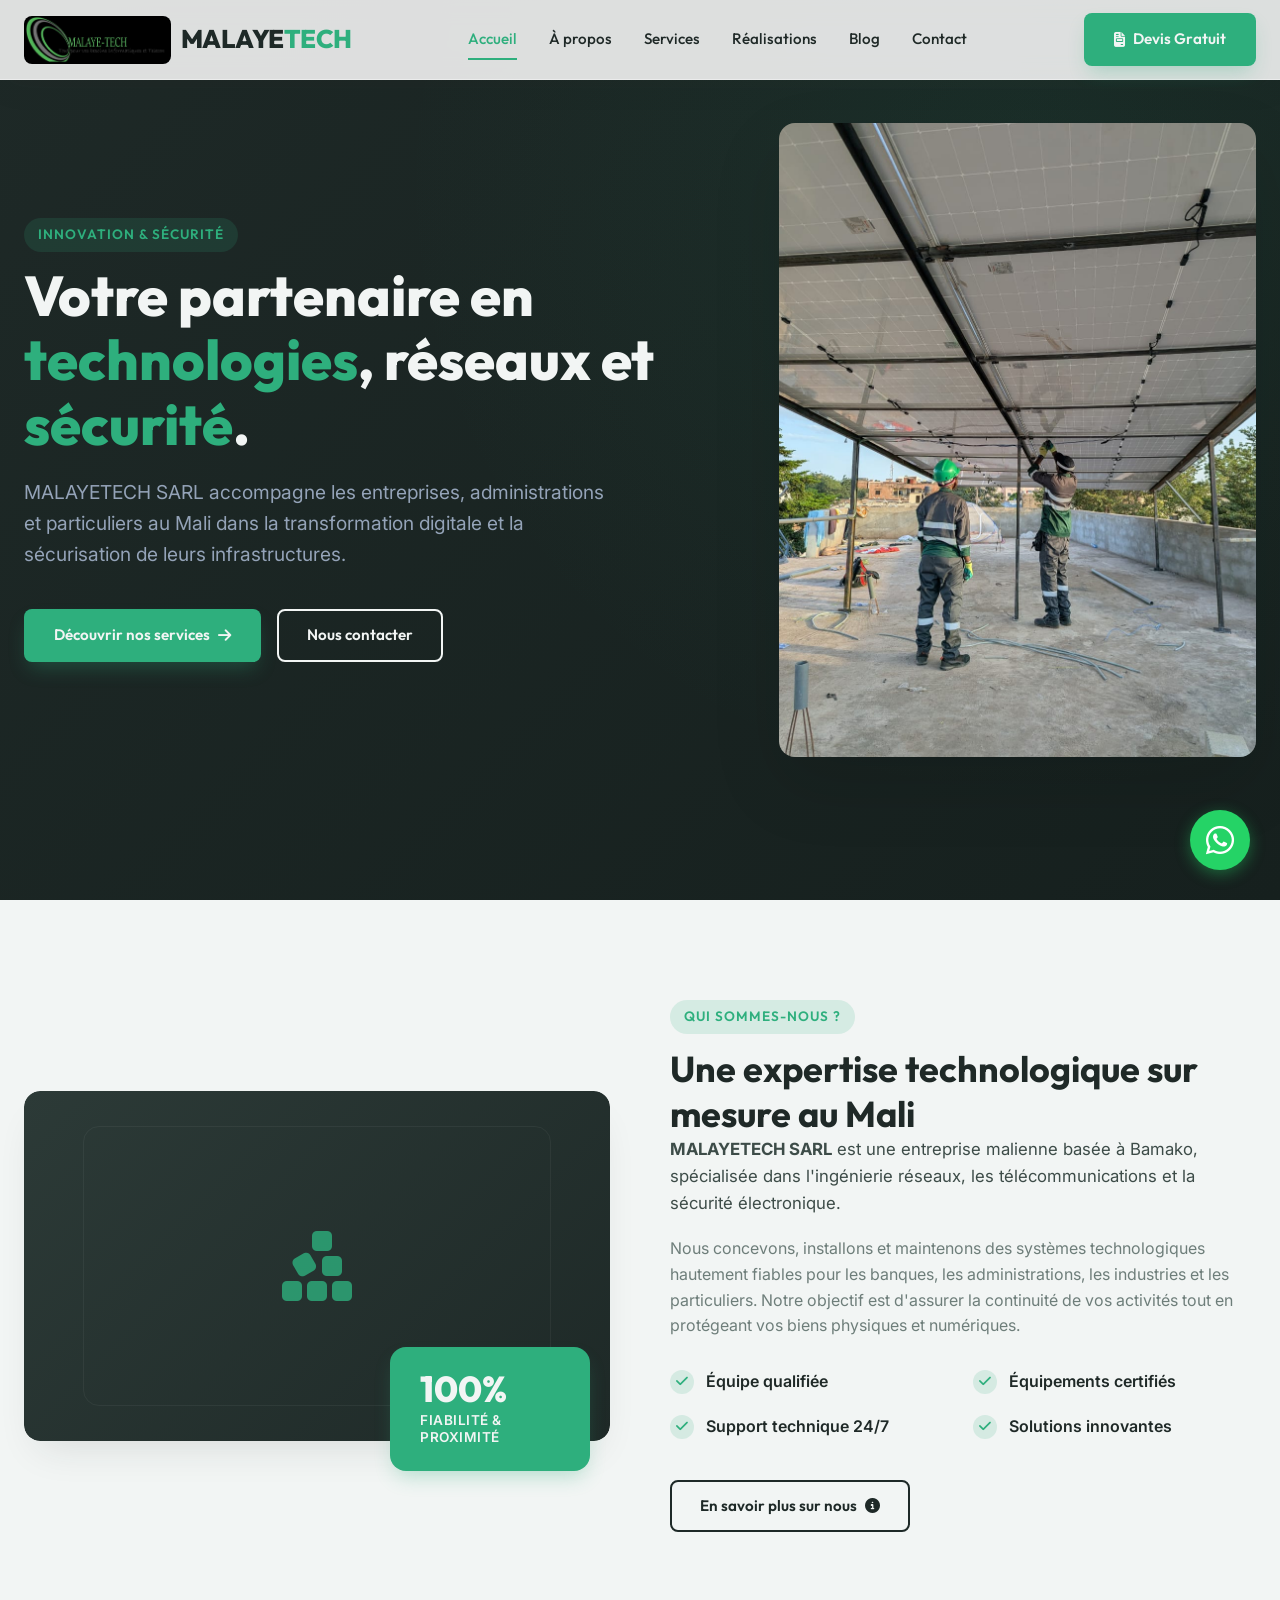
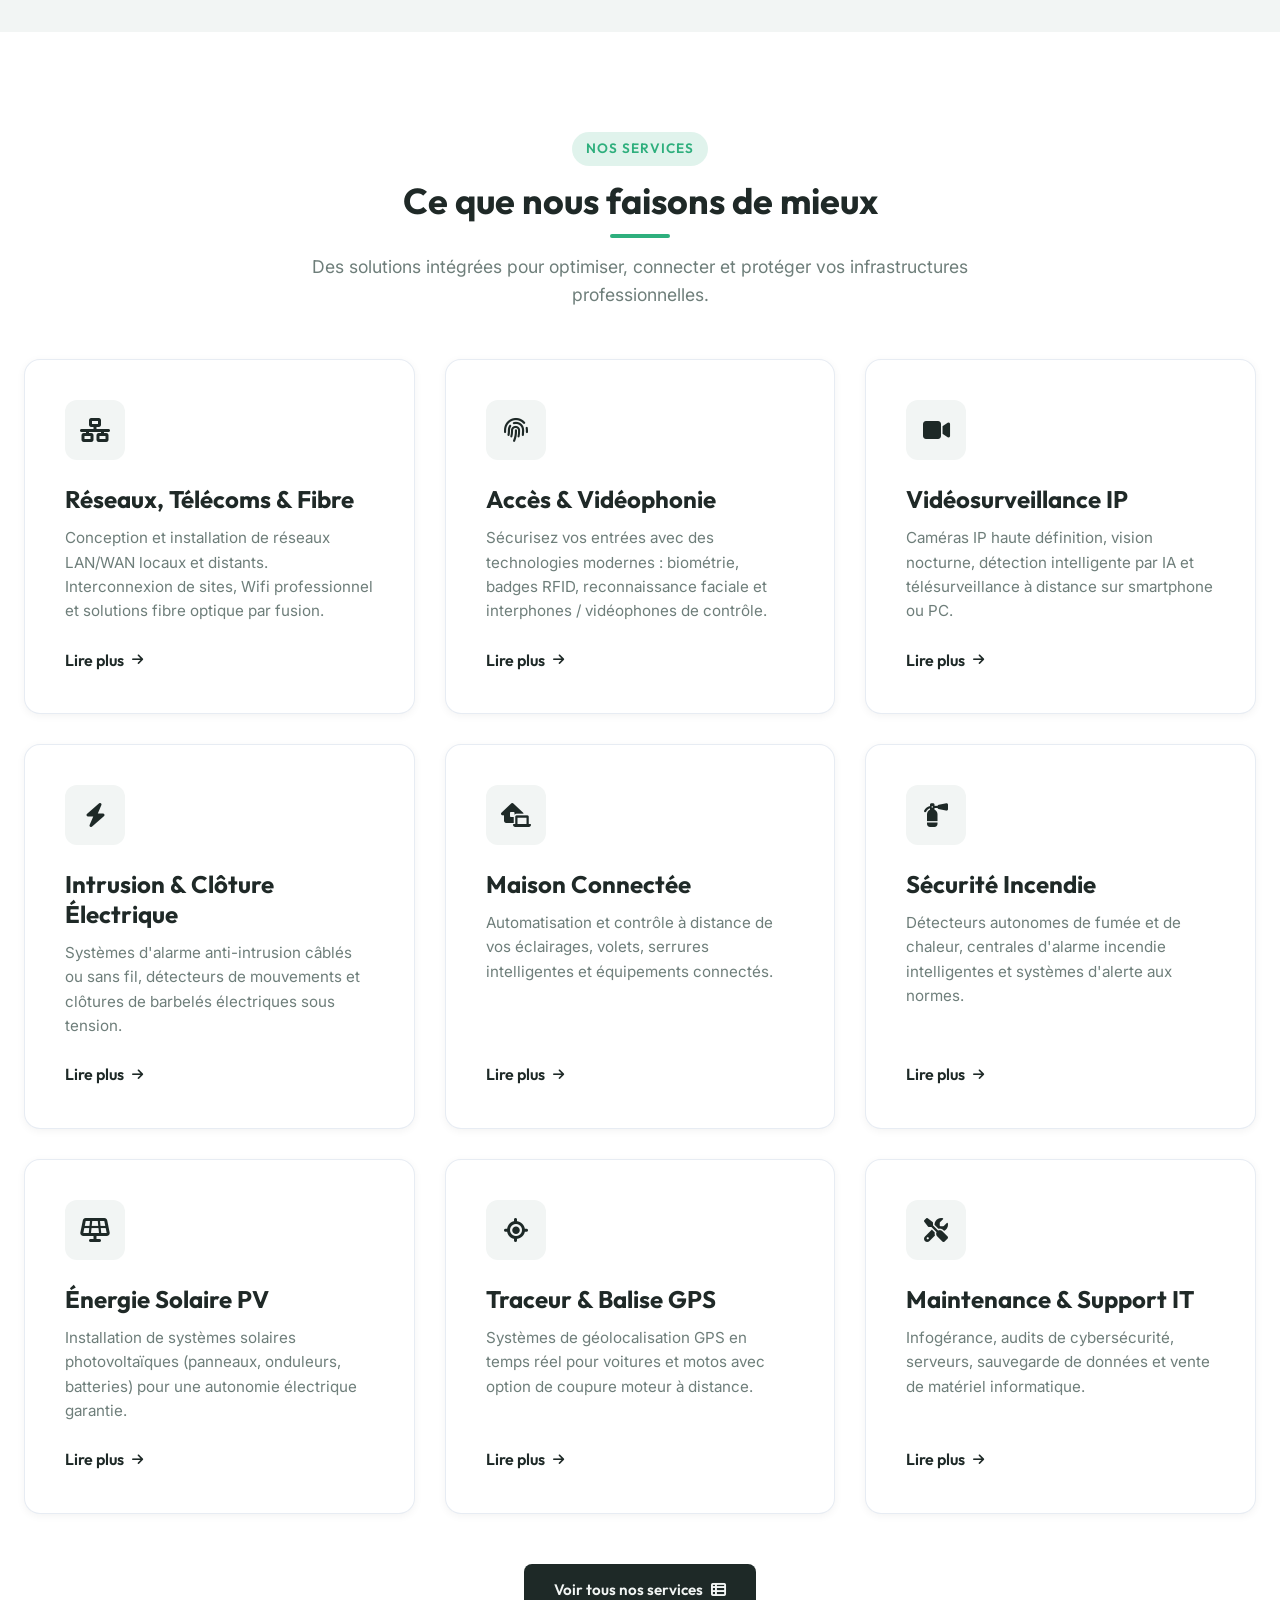
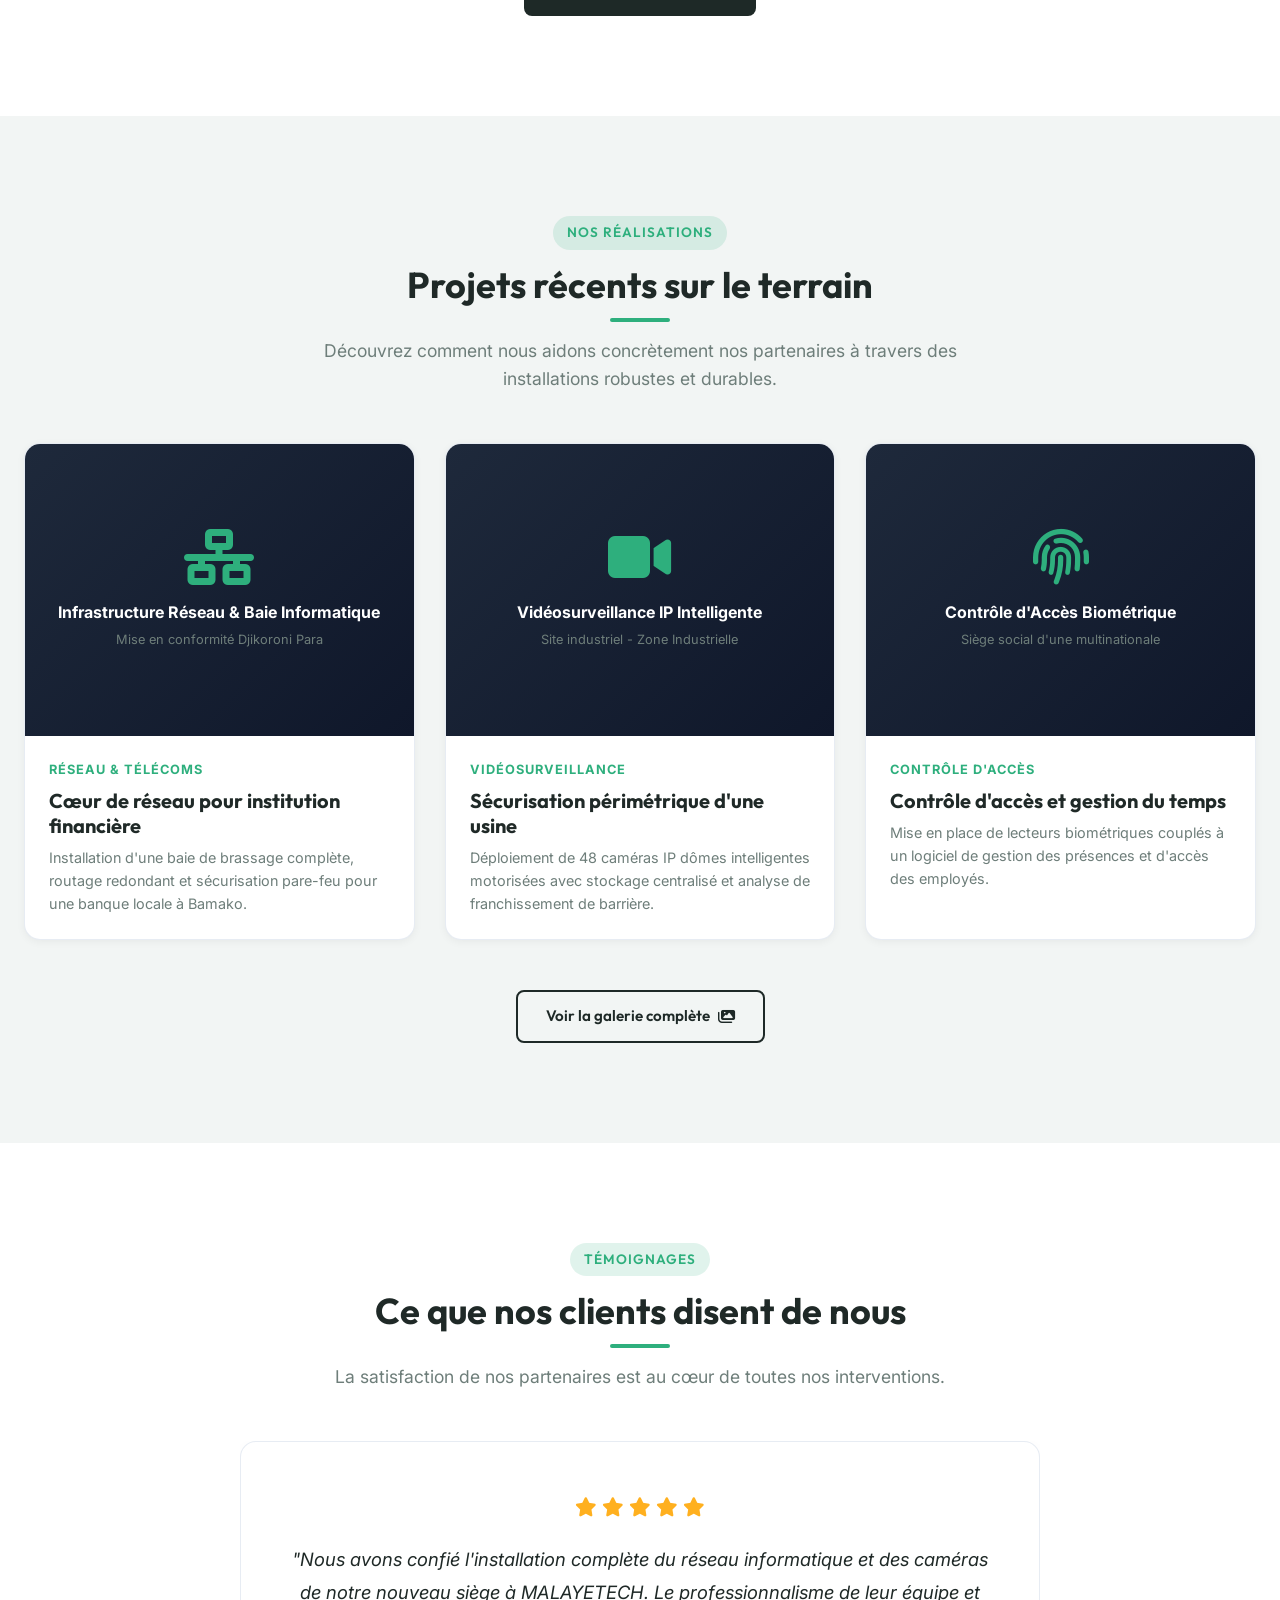
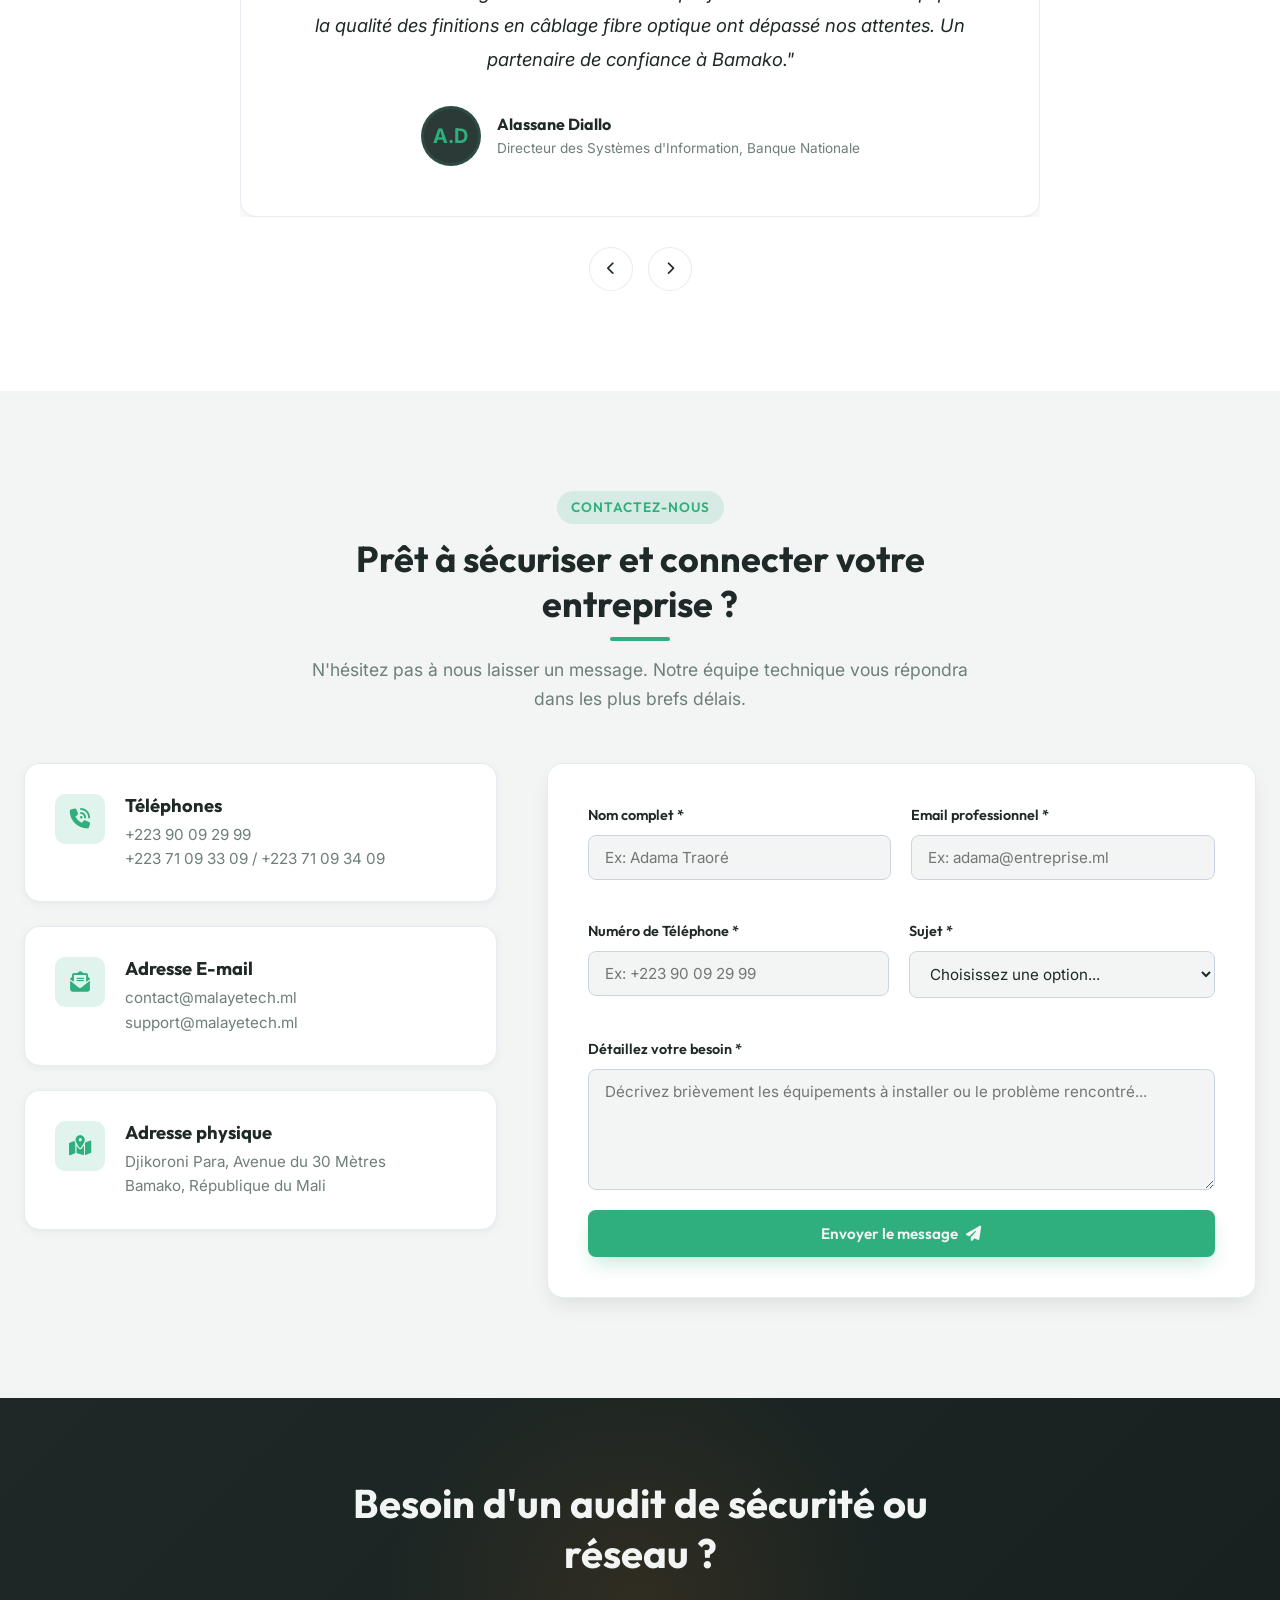
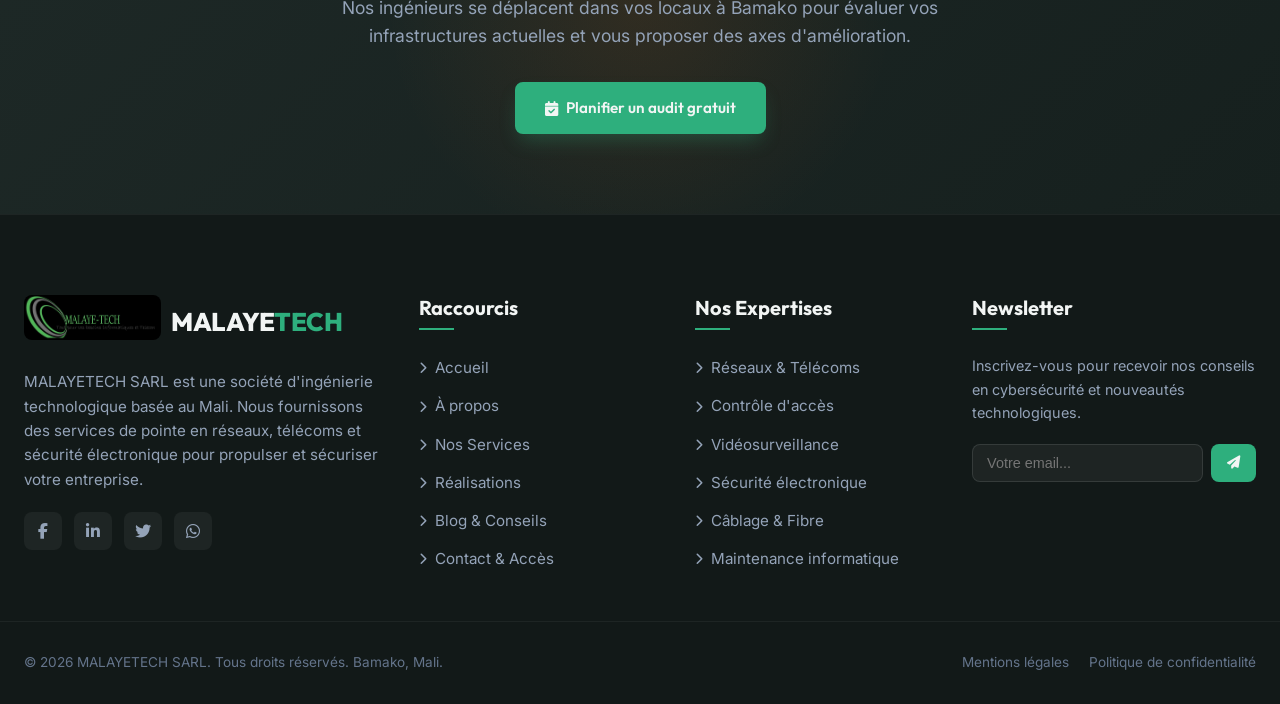
==== commit 1a5d8669: "mise_a_jour" ====
--- a/index.html
+++ b/index.html
@@ -24,9 +24,7 @@
         <div class="container nav-container">
             <!-- Logo -->
             <a href="index.html" class="logo" id="header-logo">
-                <div class="logo-icon">
-                    <i class="fas fa-server"></i>
-                </div>
+                <img src="logo.jpeg" alt="Logo MALAYETECH" style="height: 48px; border-radius: var(--border-radius-sm);">
                 <div class="logo-text">MALAYE<span class="logo-accent">TECH</span></div>
             </a>
             
@@ -73,20 +71,7 @@
                 </div>
             </div>
             <div class="hero-visual">
-                <!-- Advanced Tech CSS Illustration -->
-                <div class="tech-illustration">
-                    <div class="tech-globe"></div>
-                    <div class="tech-globe-inner"></div>
-                    <div class="tech-core">
-                        <div class="tech-core-inner">
-                            <i class="fas fa-shield-halved"></i>
-                        </div>
-                    </div>
-                    <div class="tech-node node-1"></div>
-                    <div class="tech-node node-2"></div>
-                    <div class="tech-node node-3"></div>
-                    <div class="tech-node node-4"></div>
-                </div>
+                <img src="image_accueil.jpeg" alt="Visuel d'accueil MALAYETECH" style="width: 100%; max-width: 560px; border-radius: var(--border-radius-md); box-shadow: 0 28px 70px rgba(0,0,0,0.12);">
             </div>
         </div>
     </section>
@@ -158,18 +143,18 @@
                     <div class="service-icon">
                         <i class="fas fa-network-wired"></i>
                     </div>
-                    <h3>Réseaux & Télécoms</h3>
-                    <p>Conception et installation de réseaux LAN/WAN locaux et distants. Interconnexion de sites, Wifi professionnel et solutions VOIP de pointe.</p>
+                    <h3>Réseaux, Télécoms & Fibre</h3>
+                    <p>Conception et installation de réseaux LAN/WAN locaux et distants. Interconnexion de sites, Wifi professionnel et solutions fibre optique par fusion.</p>
                     <a href="services.html#reseaux" class="service-link">Lire plus <i class="fas fa-arrow-right"></i></a>
                 </div>
                 
-                <!-- Service 2: Contrôle d'accès -->
+                <!-- Service 2: Contrôle d'accès & Vidéophone -->
                 <div class="service-card">
                     <div class="service-icon">
                         <i class="fas fa-fingerprint"></i>
                     </div>
-                    <h3>Contrôle d'accès</h3>
-                    <p>Sécurisez vos entrées avec des technologies modernes : biométrie, lecteurs de badges RFID, reconnaissance faciale et barrières levantes.</p>
+                    <h3>Accès & Vidéophonie</h3>
+                    <p>Sécurisez vos entrées avec des technologies modernes : biométrie, badges RFID, reconnaissance faciale et interphones / vidéophones de contrôle.</p>
                     <a href="services.html#acces" class="service-link">Lire plus <i class="fas fa-arrow-right"></i></a>
                 </div>
                 
@@ -178,38 +163,68 @@
                     <div class="service-icon">
                         <i class="fas fa-video"></i>
                     </div>
-                    <h3>Vidéosurveillance</h3>
-                    <p>Caméras IP haute définition, vision nocturne, détection intelligente et surveillance à distance sur smartphone, tablette ou PC.</p>
+                    <h3>Vidéosurveillance IP</h3>
+                    <p>Caméras IP haute définition, vision nocturne, détection intelligente par IA et télésurveillance à distance sur smartphone ou PC.</p>
                     <a href="services.html#videosurveillance" class="service-link">Lire plus <i class="fas fa-arrow-right"></i></a>
                 </div>
                 
-                <!-- Service 4: Sécurité électronique -->
-                <div class="service-card">
-                    <div class="service-icon">
-                        <i class="fas fa-bell"></i>
-                    </div>
-                    <h3>Sécurité électronique</h3>
-                    <p>Systèmes d'alarme anti-intrusion, détecteurs de mouvements, détection incendie intelligente et dispositifs d'alerte instantanée.</p>
+                <!-- Service 4: Intrusion & Barbelé Électrique -->
+                <div class="service-card">
+                    <div class="service-icon">
+                        <i class="fas fa-bolt"></i>
+                    </div>
+                    <h3>Intrusion & Clôture Électrique</h3>
+                    <p>Systèmes d'alarme anti-intrusion câblés ou sans fil, détecteurs de mouvements et clôtures de barbelés électriques sous tension.</p>
                     <a href="services.html#alarme" class="service-link">Lire plus <i class="fas fa-arrow-right"></i></a>
                 </div>
                 
-                <!-- Service 5: Câblage & Fibre -->
-                <div class="service-card">
-                    <div class="service-icon">
-                        <i class="fas fa-route"></i>
-                    </div>
-                    <h3>Câblage & Fibre optique</h3>
-                    <p>Déploiement de câblage structuré cuivre (Cat 6A, Cat 7) et raccordement de fibre optique par fusion pour des débits inégalés.</p>
-                    <a href="services.html#cablage" class="service-link">Lire plus <i class="fas fa-arrow-right"></i></a>
-                </div>
-                
-                <!-- Service 6: Maintenance Informatique -->
+                <!-- Service 5: Maison Connectée (Domotique) -->
+                <div class="service-card">
+                    <div class="service-icon">
+                        <i class="fas fa-house-laptop"></i>
+                    </div>
+                    <h3>Maison Connectée</h3>
+                    <p>Automatisation et contrôle à distance de vos éclairages, volets, serrures intelligentes et équipements connectés.</p>
+                    <a href="services.html#domotique" class="service-link">Lire plus <i class="fas fa-arrow-right"></i></a>
+                </div>
+                
+                <!-- Service 6: Sécurité Incendie -->
+                <div class="service-card">
+                    <div class="service-icon">
+                        <i class="fas fa-fire-extinguisher"></i>
+                    </div>
+                    <h3>Sécurité Incendie</h3>
+                    <p>Détecteurs autonomes de fumée et de chaleur, centrales d'alarme incendie intelligentes et systèmes d'alerte aux normes.</p>
+                    <a href="services.html#incendie" class="service-link">Lire plus <i class="fas fa-arrow-right"></i></a>
+                </div>
+
+                <!-- Service 7: Énergie Solaire Photovoltaïque -->
+                <div class="service-card">
+                    <div class="service-icon">
+                        <i class="fas fa-solar-panel"></i>
+                    </div>
+                    <h3>Énergie Solaire PV</h3>
+                    <p>Installation de systèmes solaires photovoltaïques (panneaux, onduleurs, batteries) pour une autonomie électrique garantie.</p>
+                    <a href="services.html#solaire" class="service-link">Lire plus <i class="fas fa-arrow-right"></i></a>
+                </div>
+
+                <!-- Service 8: GPS Voiture & Moto -->
+                <div class="service-card">
+                    <div class="service-icon">
+                        <i class="fas fa-location-crosshairs"></i>
+                    </div>
+                    <h3>Traceur & Balise GPS</h3>
+                    <p>Systèmes de géolocalisation GPS en temps réel pour voitures et motos avec option de coupure moteur à distance.</p>
+                    <a href="services.html#gps" class="service-link">Lire plus <i class="fas fa-arrow-right"></i></a>
+                </div>
+
+                <!-- Service 9: Maintenance & Support IT -->
                 <div class="service-card">
                     <div class="service-icon">
                         <i class="fas fa-tools"></i>
                     </div>
-                    <h3>Maintenance & Support</h3>
-                    <p>Contrats de maintenance préventive et curative pour vos parcs serveurs et ordinateurs afin d'éviter toute interruption d'activité.</p>
+                    <h3>Maintenance & Support IT</h3>
+                    <p>Infogérance, audits de cybersécurité, serveurs, sauvegarde de données et vente de matériel informatique.</p>
                     <a href="services.html#maintenance" class="service-link">Lire plus <i class="fas fa-arrow-right"></i></a>
                 </div>
             </div>
@@ -387,9 +402,9 @@
                             <i class="fas fa-phone-volume"></i>
                         </div>
                         <div class="info-card-details">
-                            <h3>Téléphone</h3>
-                            <p>+223 76 54 32 10</p>
-                            <p>+223 20 29 11 11</p>
+                            <h3>Téléphones</h3>
+                            <p>+223 90 09 29 99</p>
+                            <p>+223 71 09 33 09 / +223 71 09 34 09</p>
                         </div>
                     </div>
                     
@@ -432,7 +447,7 @@
                         <div class="form-grid">
                             <div class="form-group">
                                 <label for="contact-phone">Numéro de Téléphone *</label>
-                                <input type="tel" id="contact-phone" placeholder="Ex: +223 76 54 32 10" required>
+                                <input type="tel" id="contact-phone" placeholder="Ex: +223 90 09 29 99" required>
                             </div>
                             <div class="form-group">
                                 <label for="contact-subject">Sujet *</label>
@@ -481,7 +496,7 @@
             <!-- Col 1: About/Logo -->
             <div class="footer-col">
                 <a href="index.html" class="logo" style="margin-bottom: 20px;">
-                    <div class="logo-icon"><i class="fas fa-server"></i></div>
+                    <img src="logo.jpeg" alt="Logo MALAYETECH" style="height: 45px; border-radius: var(--border-radius-sm); margin-bottom: 10px;">
                     <div class="logo-text" style="color: var(--text-light);">MALAYE<span class="logo-accent">TECH</span></div>
                 </a>
                 <p>MALAYETECH SARL est une société d'ingénierie technologique basée au Mali. Nous fournissons des services de pointe en réseaux, télécoms et sécurité électronique pour propulser et sécuriser votre entreprise.</p>
@@ -564,7 +579,7 @@
             </div>
         </div>
         <div class="popover-footer">
-            <a href="https://wa.me/22376543210?text=Bonjour%20MALAYETECH,%20je%20souhaite%20avoir des informations%20concernant%20vos%20services." target="_blank" rel="noopener noreferrer" class="popover-btn">
+            <a href="https://wa.me/22390092999?text=Bonjour%20MALAYETECH,%20je%20souhaite%20avoir des informations%20concernant%20vos%20services." target="_blank" rel="noopener noreferrer" class="popover-btn">
                 <i class="fab fa-whatsapp"></i> Démarrer la discussion
             </a>
         </div>
@@ -594,7 +609,7 @@
                     <div class="form-grid">
                         <div class="form-group">
                             <label for="devis-phone">Téléphone *</label>
-                            <input type="tel" id="devis-phone" placeholder="Ex: +223 76 54 32 10" required>
+                            <input type="tel" id="devis-phone" placeholder="Ex: +223 90 09 29 99" required>
                         </div>
                         <div class="form-group">
                             <label for="devis-service">Service Principal *</label>
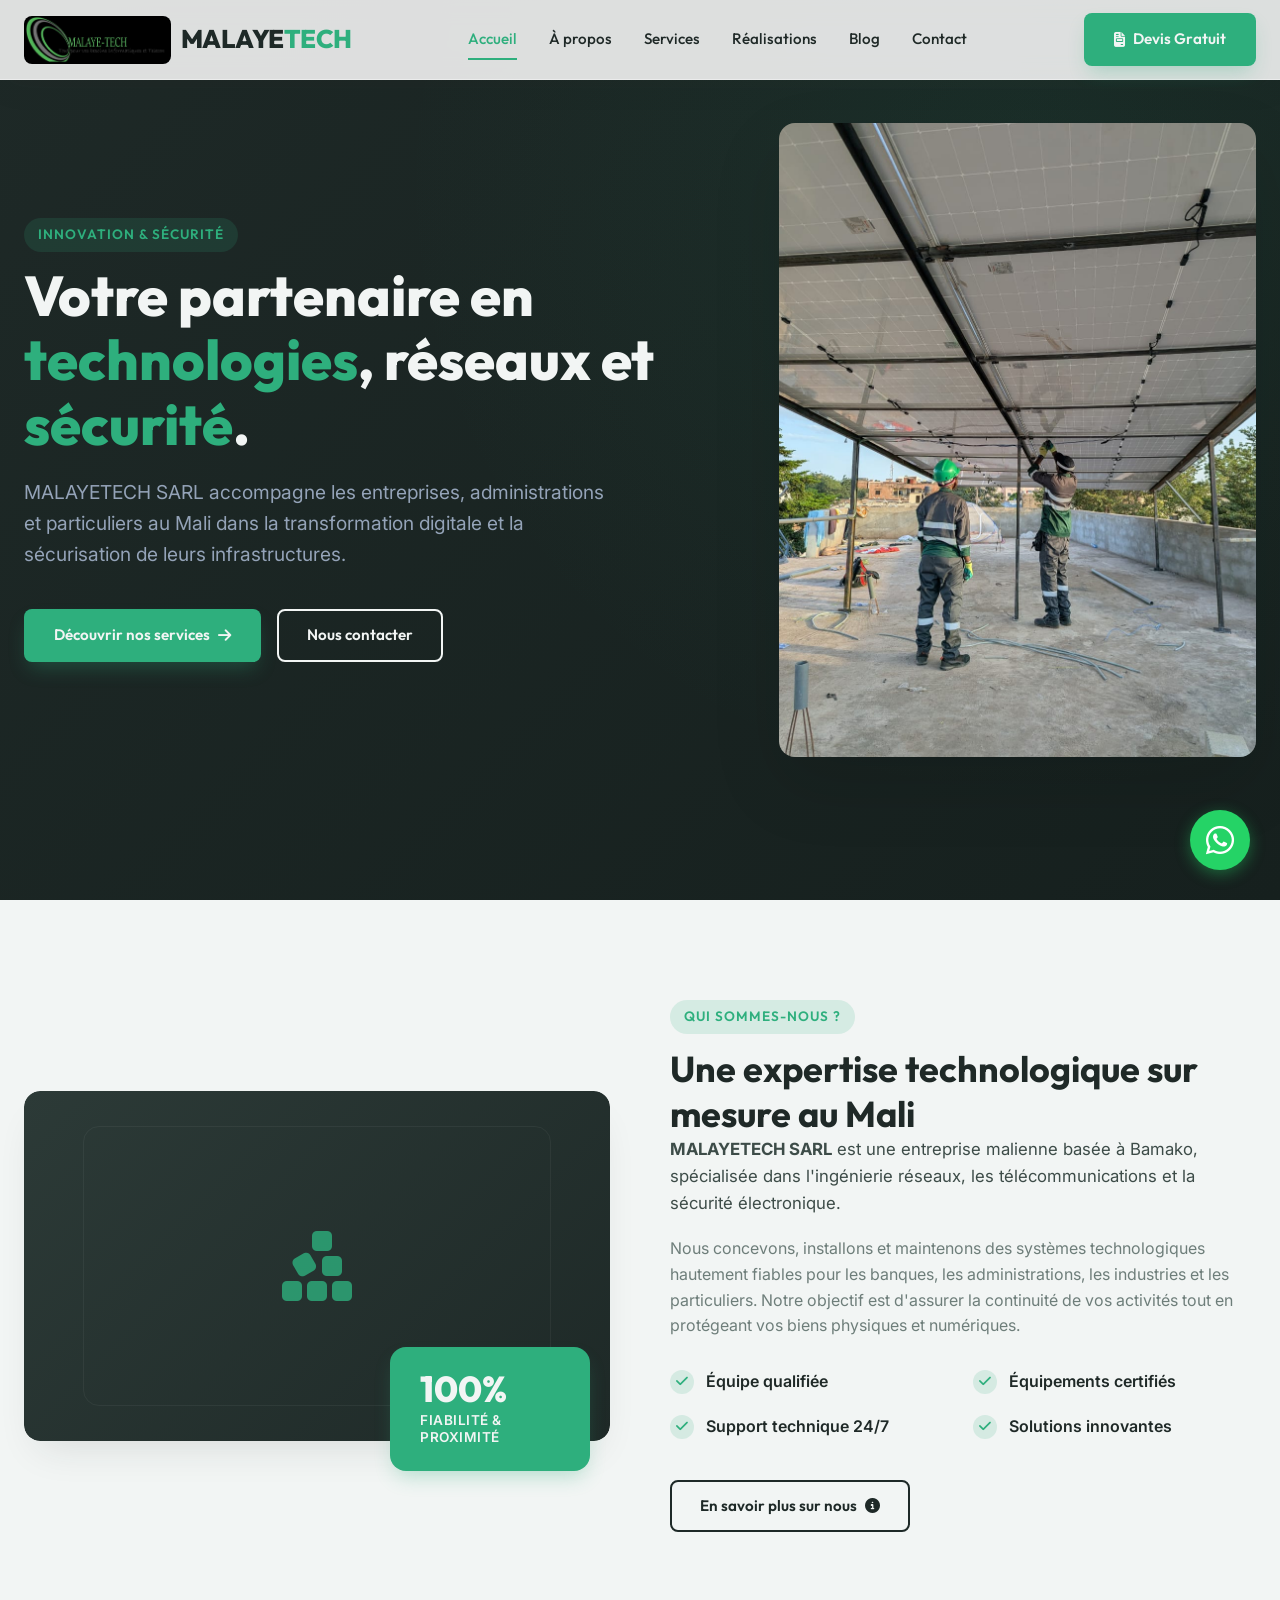
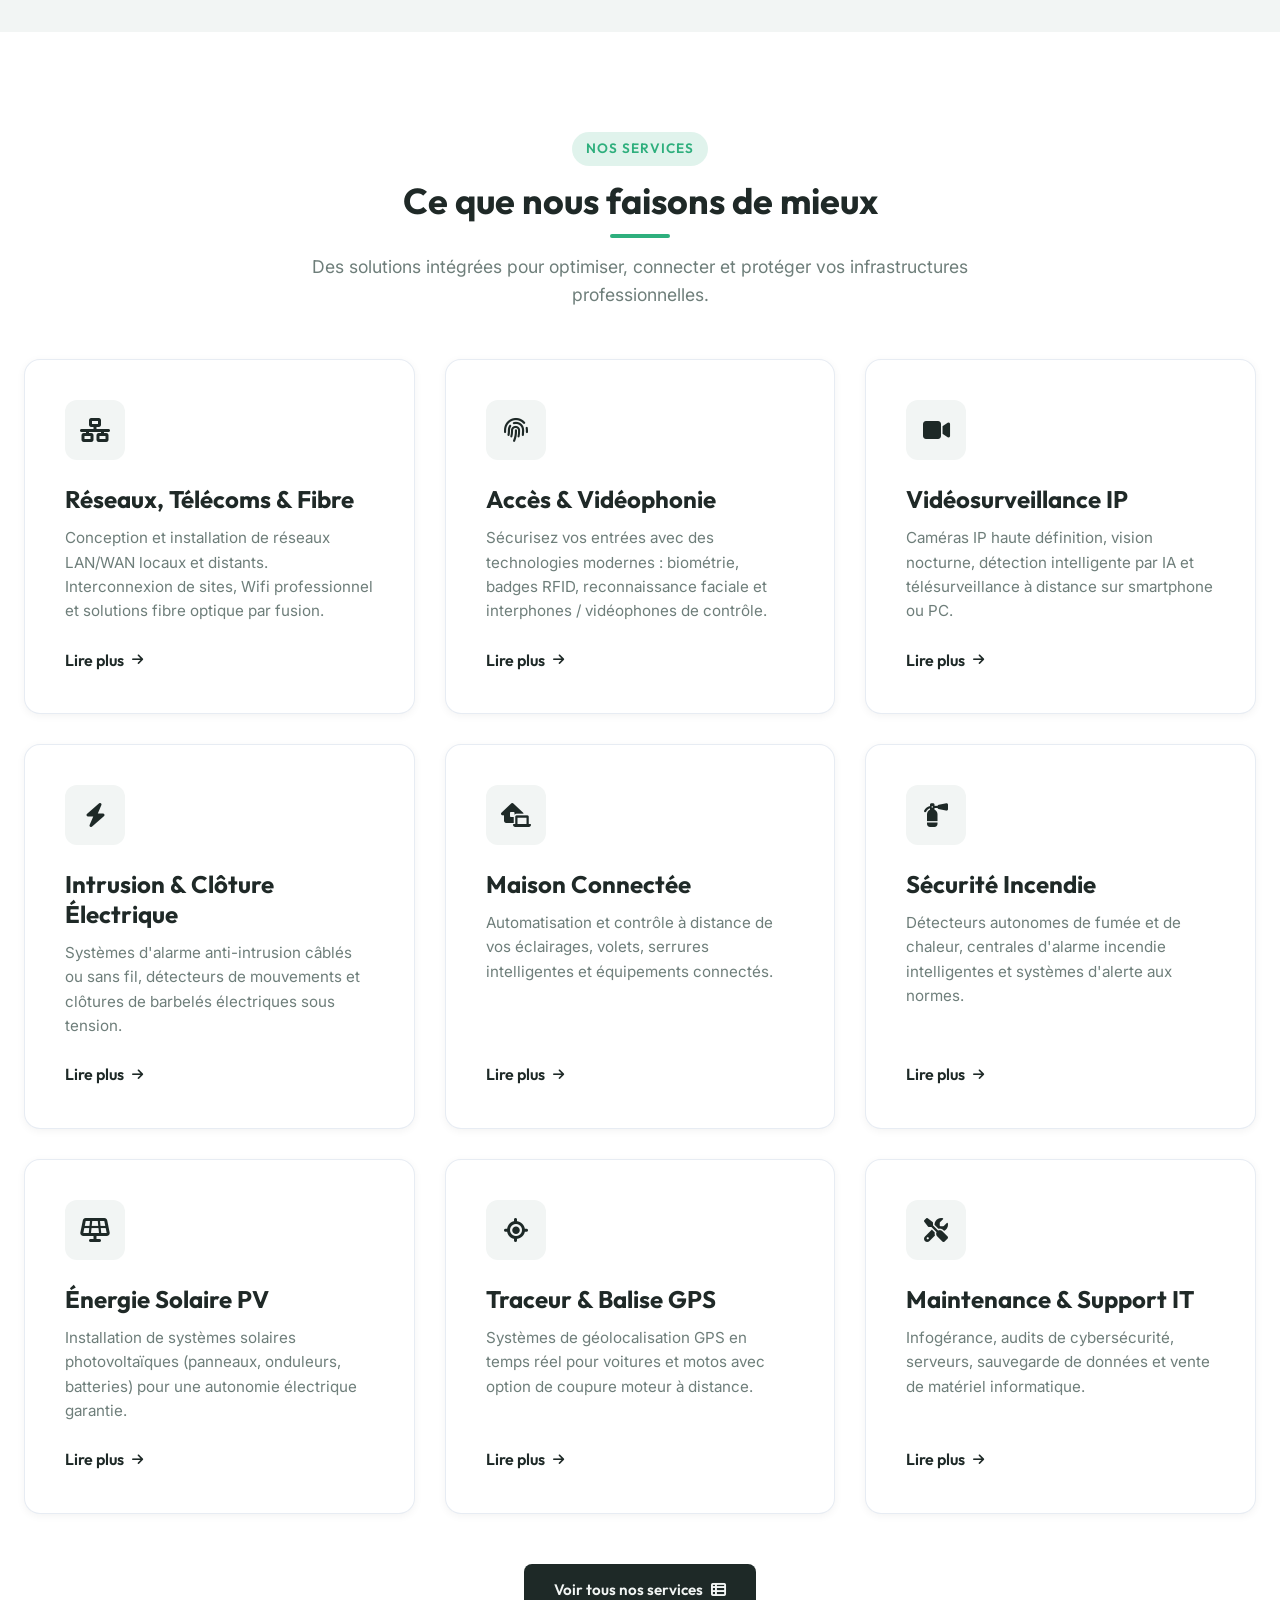
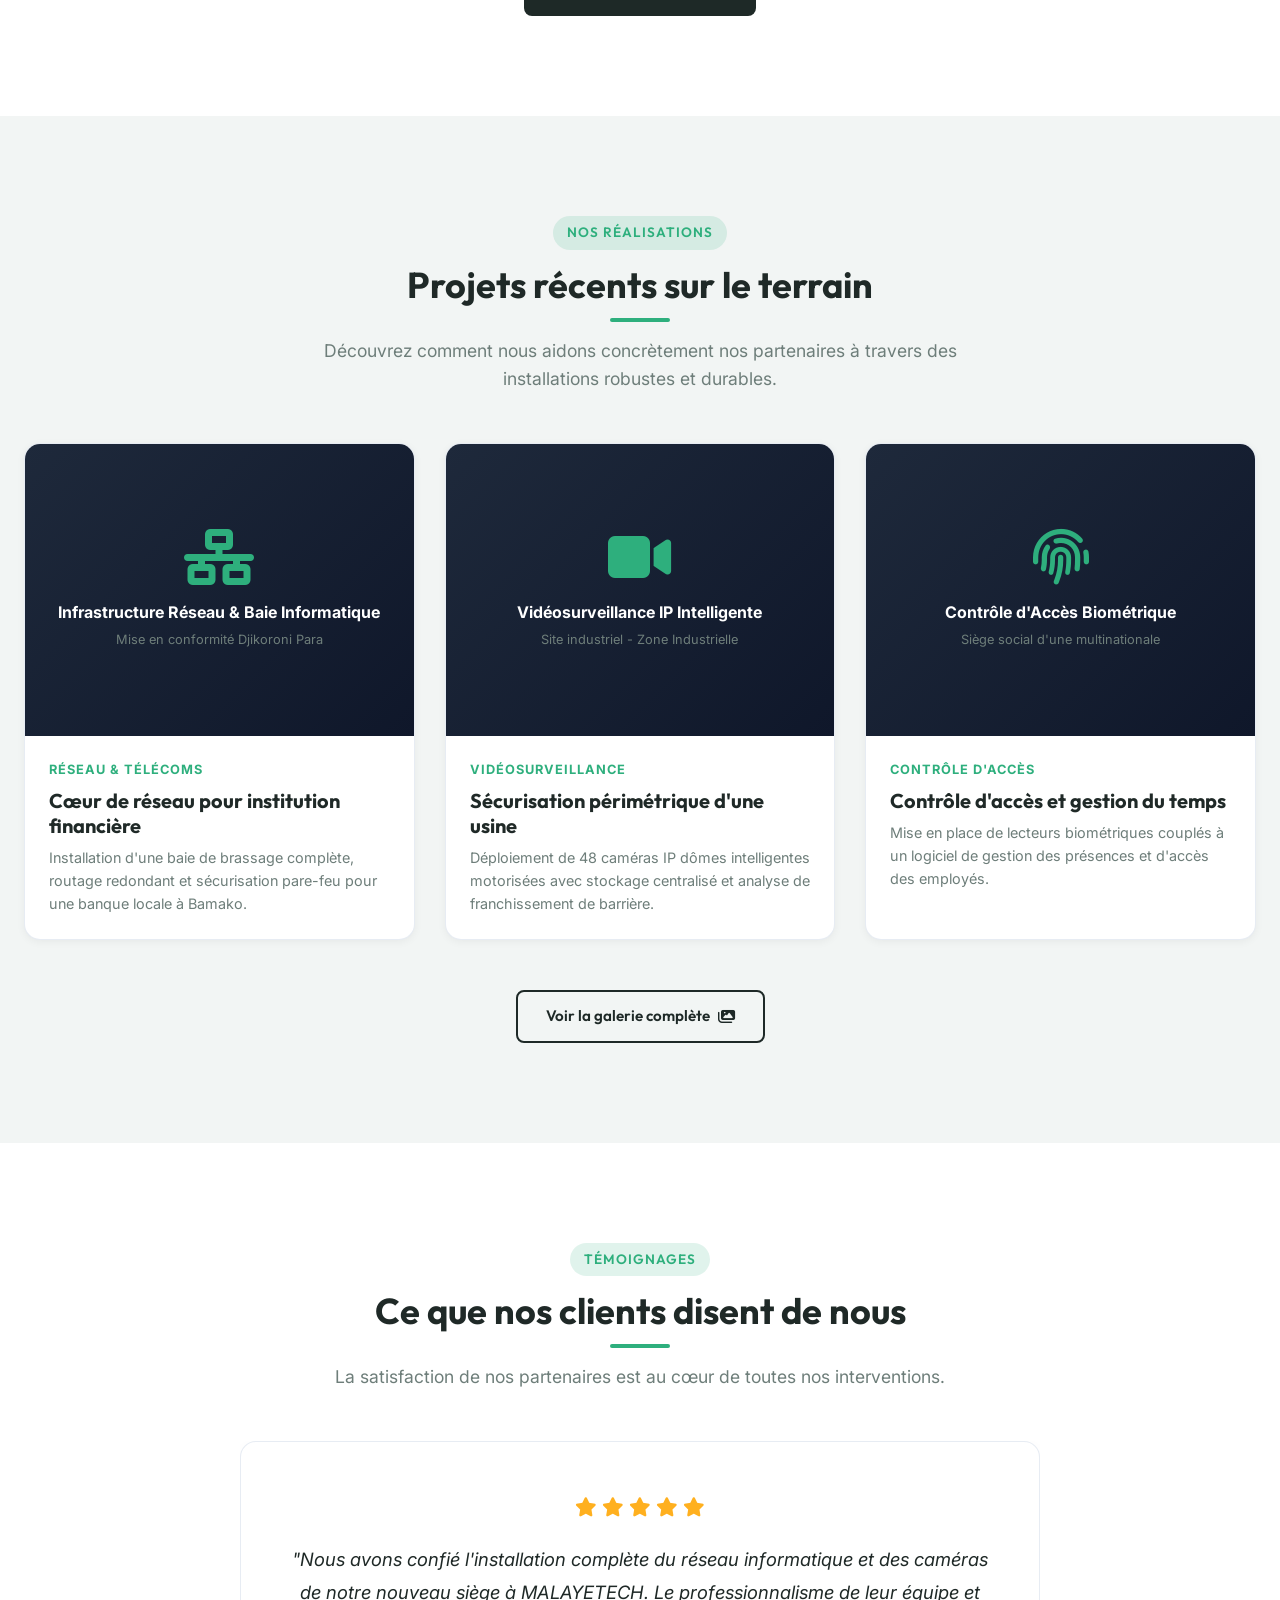
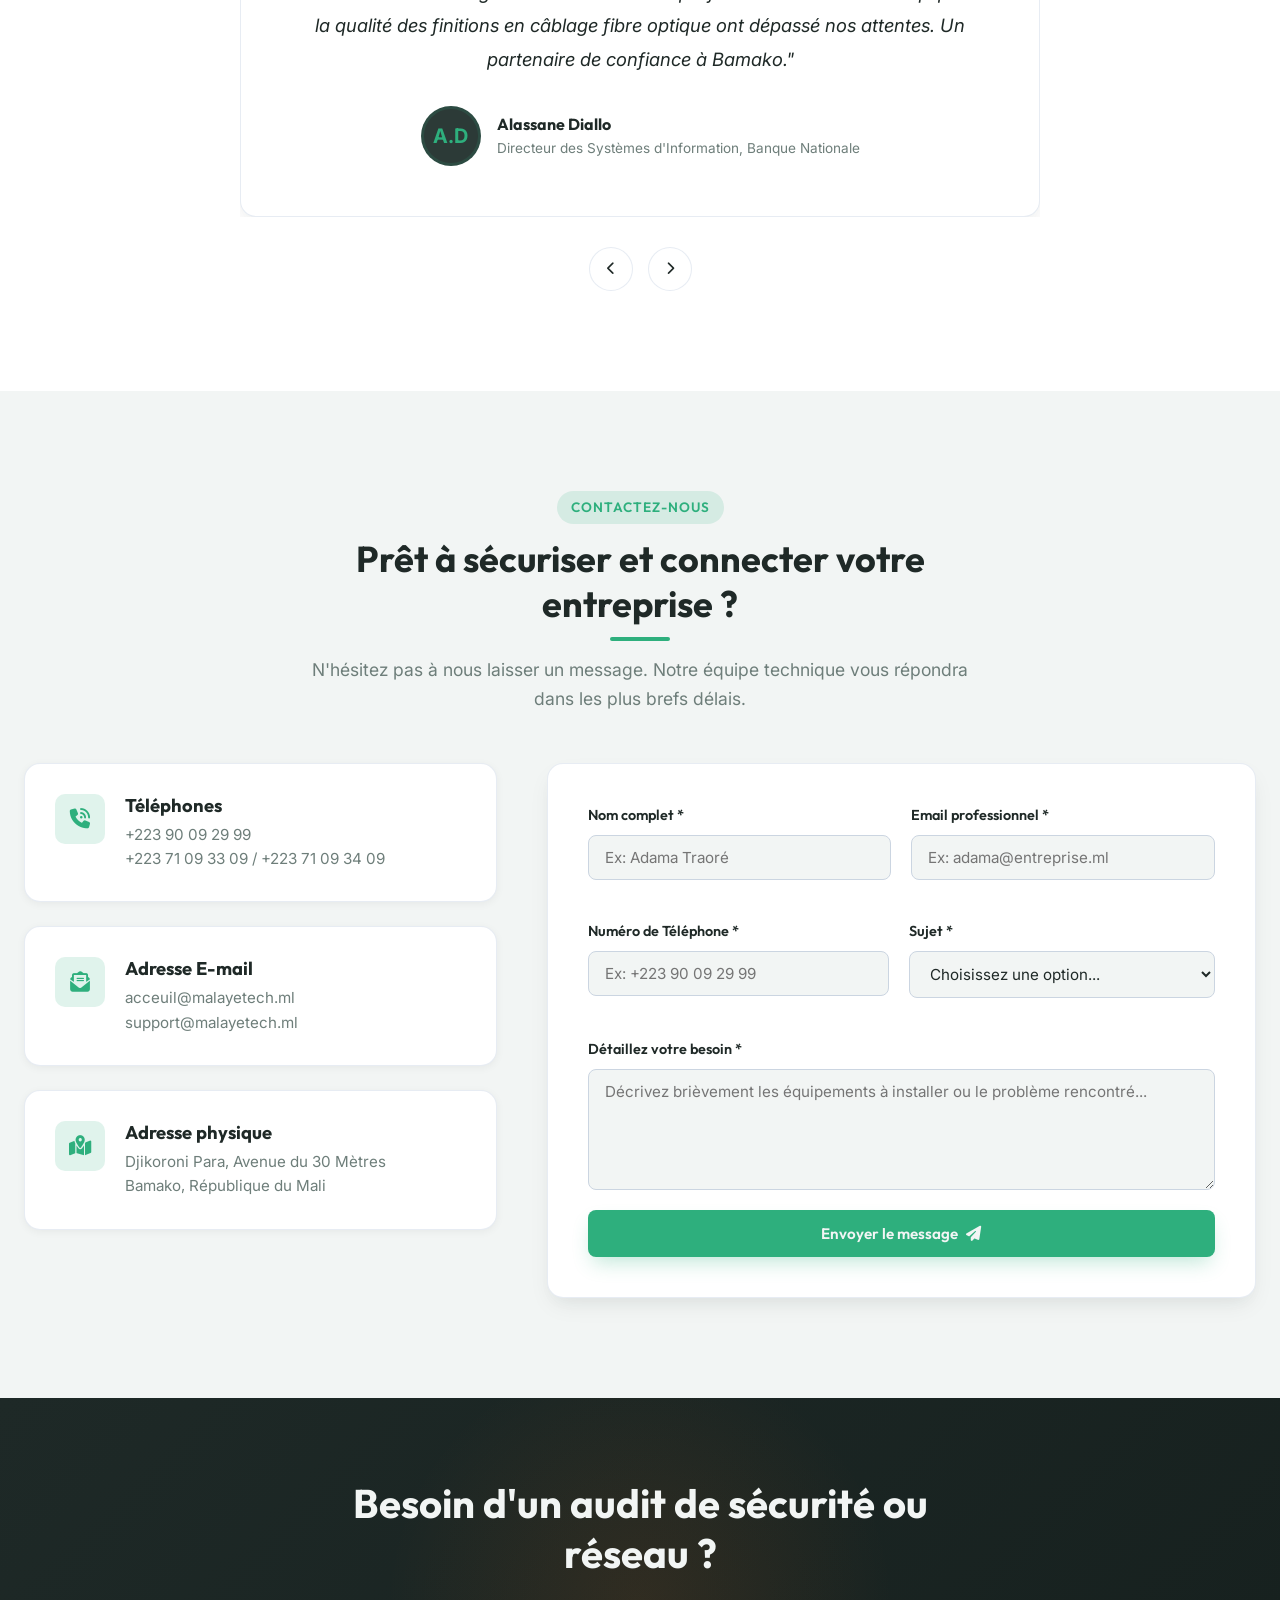
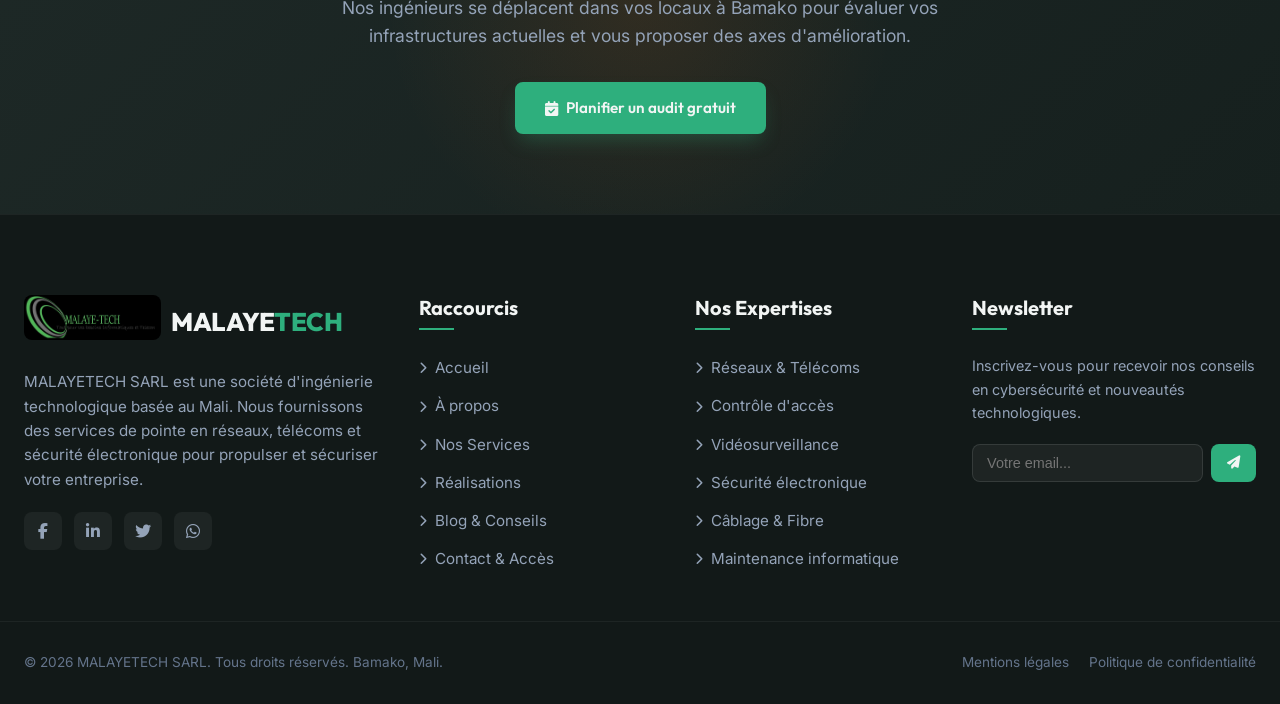
==== commit 20876b2f: "mise_a_jour2" ====
--- a/index.html
+++ b/index.html
@@ -414,7 +414,7 @@
                         </div>
                         <div class="info-card-details">
                             <h3>Adresse E-mail</h3>
-                            <p>contact@malayetech.ml</p>
+                            <p>acceuil@malayetech.ml</p>
                             <p>support@malayetech.ml</p>
                         </div>
                     </div>
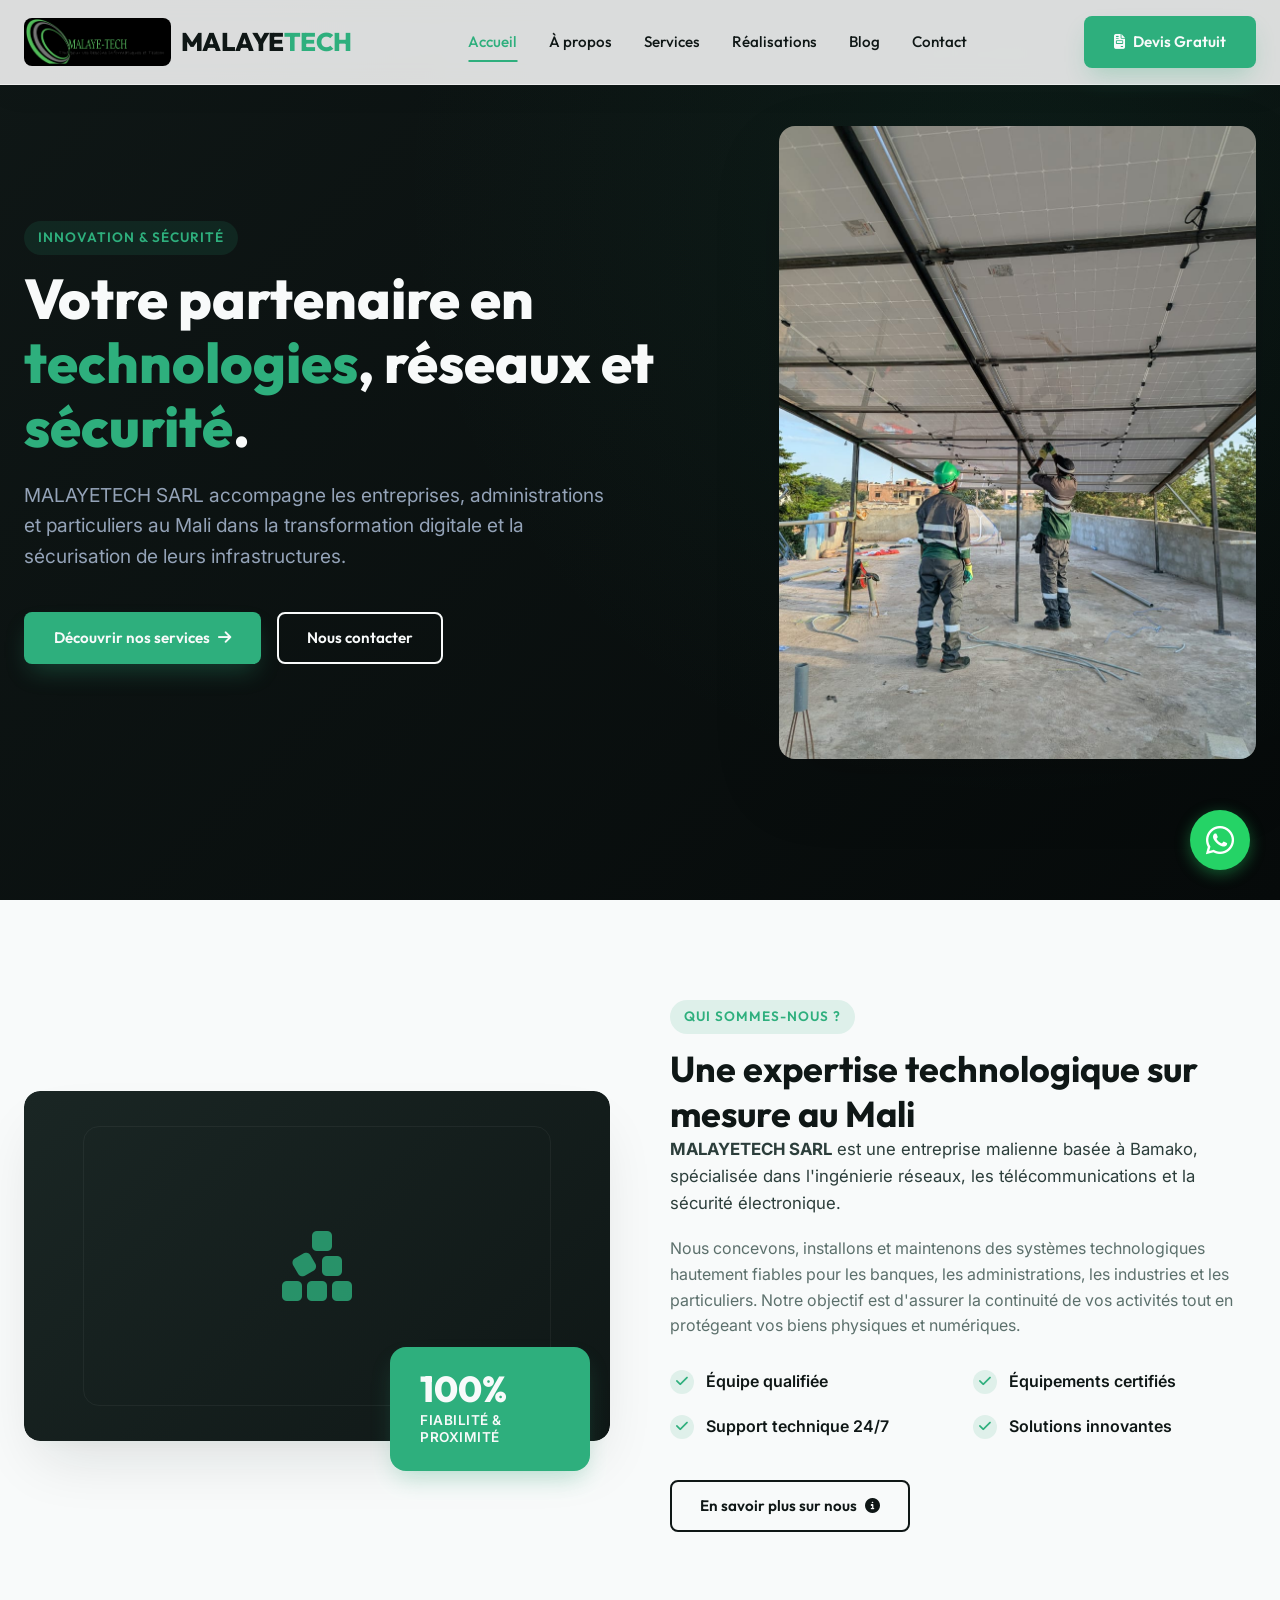
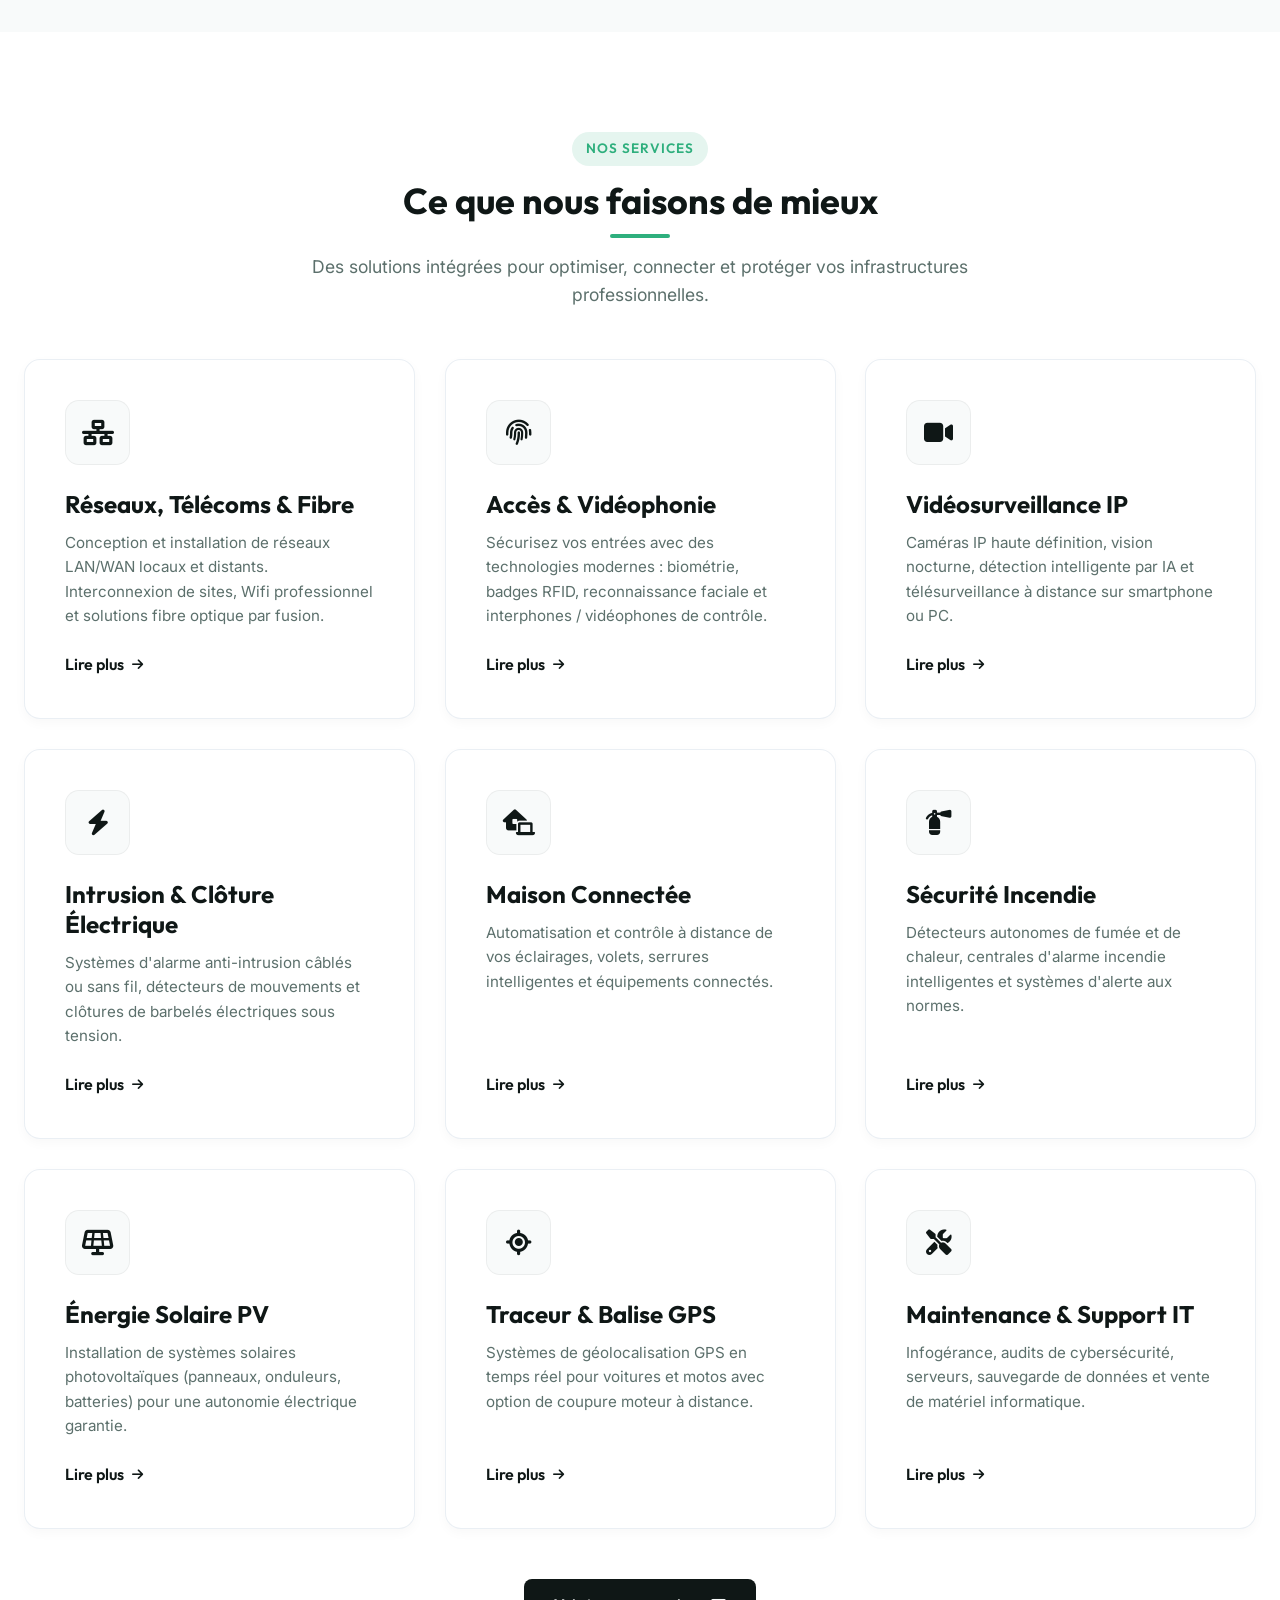
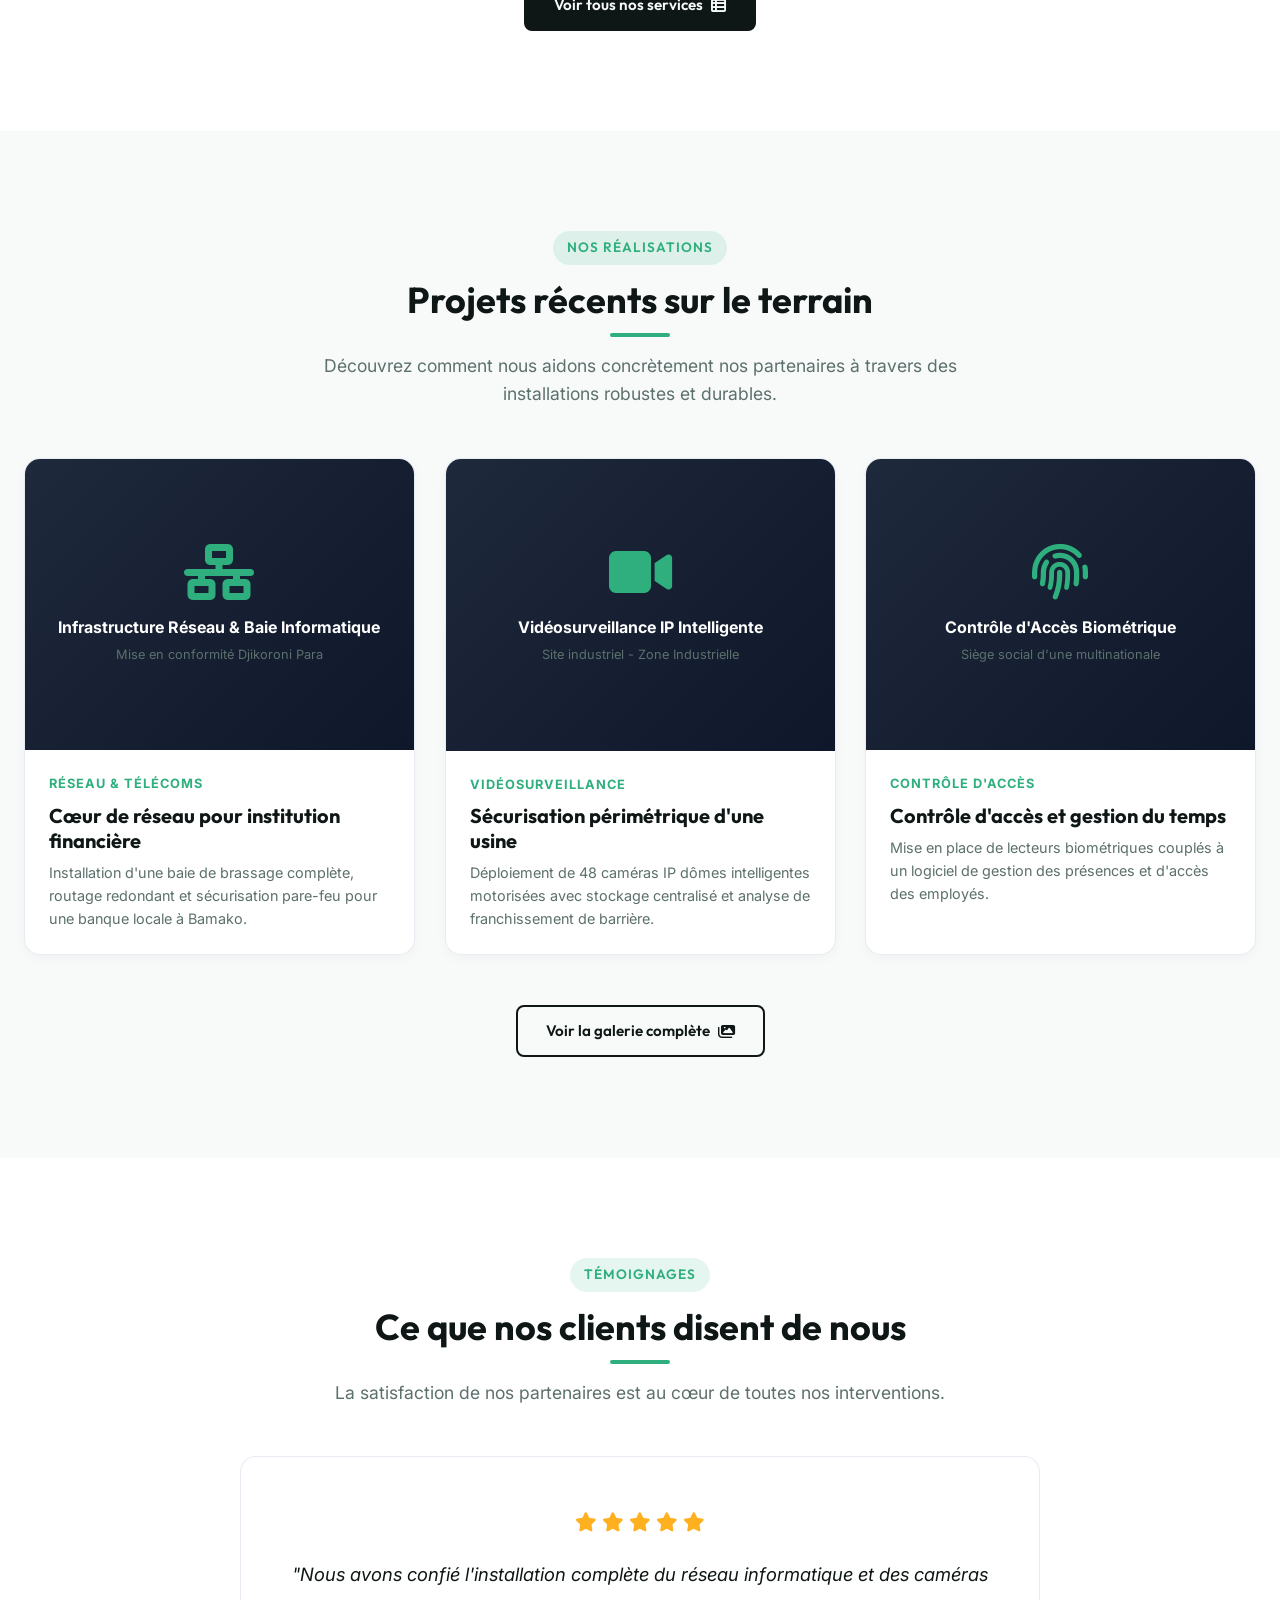
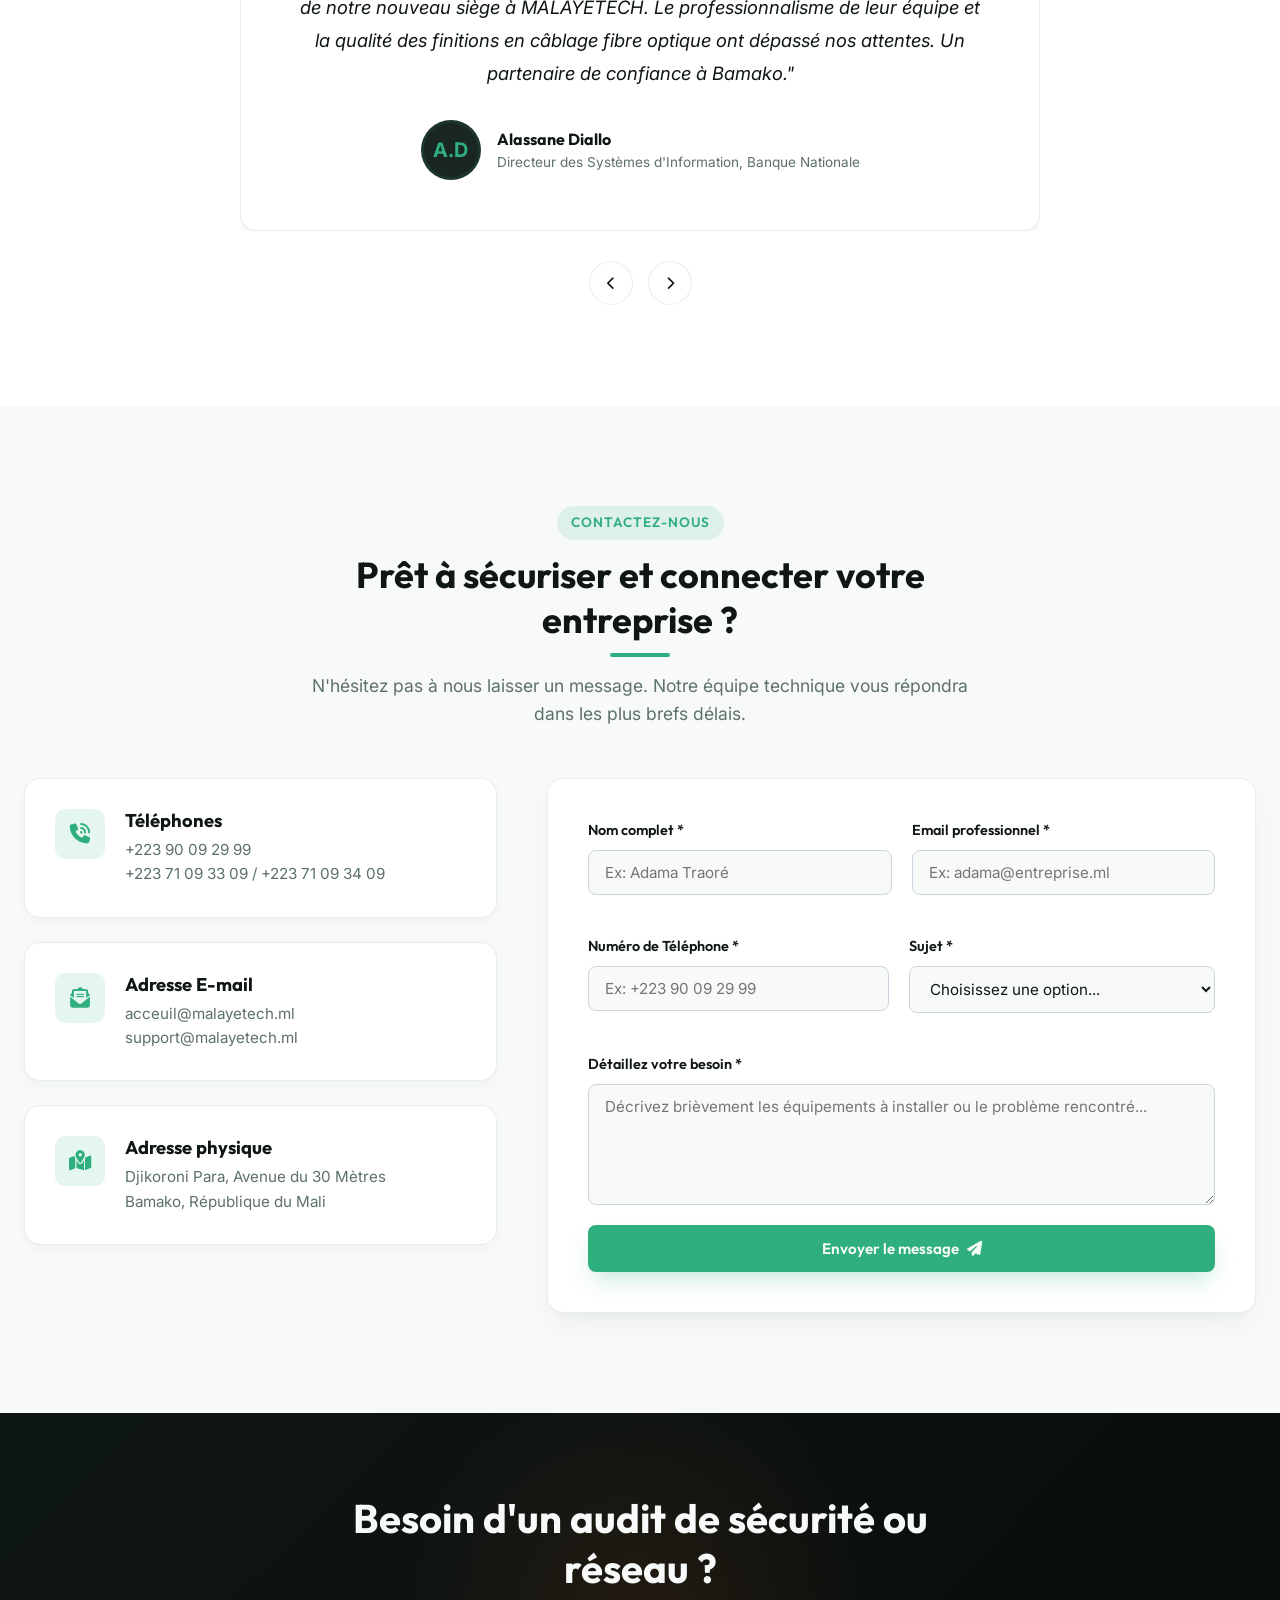
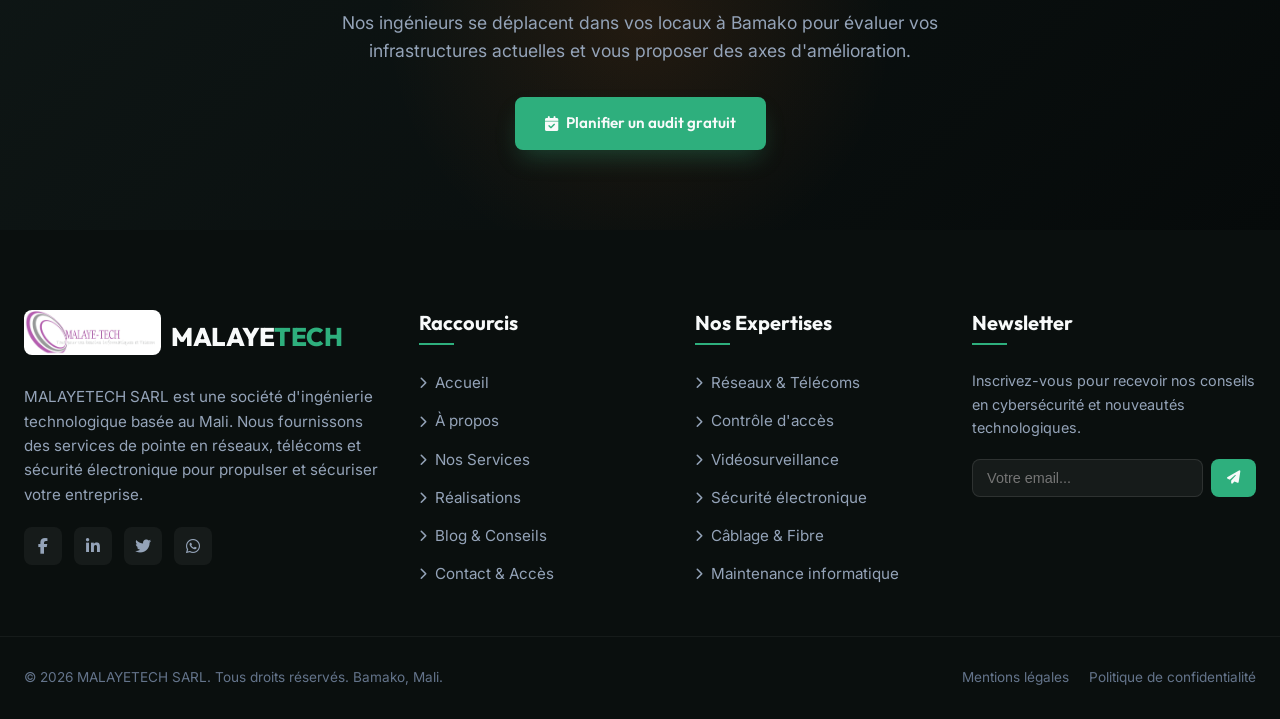
==== commit 9bbf3ce3: "modification" ====
--- a/index.html
+++ b/index.html
@@ -81,7 +81,7 @@
          ========================================== -->
     <section class="presentation-section">
         <div class="container presentation-grid">
-            <div class="presentation-images">
+            <div class="presentation-images reveal reveal-left">
                 <div class="img-box">
                     <!-- Premium Tech illustration backup via dynamic CSS styling and modern patterns -->
                     <div class="tech-bg-illustration" style="background: linear-gradient(135deg, var(--primary-light) 0%, var(--primary) 100%); height: 350px; border-radius: var(--border-radius-md); display: flex; align-items: center; justify-content: center; position: relative;">
@@ -94,26 +94,26 @@
                     <span class="label">Fiabilité & Proximité</span>
                 </div>
             </div>
-            <div class="presentation-details">
+            <div class="presentation-details reveal reveal-right">
                 <span class="badge">Qui sommes-nous ?</span>
                 <h2>Une expertise technologique sur mesure au Mali</h2>
                 <p style="margin-bottom: 20px; font-size: 1.05rem;"><strong>MALAYETECH SARL</strong> est une entreprise malienne basée à Bamako, spécialisée dans l'ingénierie réseaux, les télécommunications et la sécurité électronique.</p>
                 <p style="margin-bottom: 30px; color: var(--text-muted);">Nous concevons, installons et maintenons des systèmes technologiques hautement fiables pour les banques, les administrations, les industries et les particuliers. Notre objectif est d'assurer la continuité de vos activités tout en protégeant vos biens physiques et numériques.</p>
                 
                 <div class="about-features">
-                    <div class="about-feature-item">
+                    <div class="about-feature-item reveal reveal-up delay-100">
                         <i class="fas fa-check"></i>
                         <span>Équipe qualifiée</span>
                     </div>
-                    <div class="about-feature-item">
+                    <div class="about-feature-item reveal reveal-up delay-200">
                         <i class="fas fa-check"></i>
                         <span>Équipements certifiés</span>
                     </div>
-                    <div class="about-feature-item">
+                    <div class="about-feature-item reveal reveal-up delay-300">
                         <i class="fas fa-check"></i>
                         <span>Support technique 24/7</span>
                     </div>
-                    <div class="about-feature-item">
+                    <div class="about-feature-item reveal reveal-up delay-400">
                         <i class="fas fa-check"></i>
                         <span>Solutions innovantes</span>
                     </div>
@@ -131,7 +131,7 @@
          ========================================== -->
     <section class="services-section section-bg-alt">
         <div class="container">
-            <div class="section-header">
+            <div class="section-header reveal reveal-up">
                 <span class="badge">Nos Services</span>
                 <h2>Ce que nous faisons de mieux</h2>
                 <p>Des solutions intégrées pour optimiser, connecter et protéger vos infrastructures professionnelles.</p>
@@ -139,7 +139,7 @@
             
             <div class="services-grid">
                 <!-- Service 1: Réseaux & Télécoms -->
-                <div class="service-card">
+                <div class="service-card reveal reveal-up delay-100">
                     <div class="service-icon">
                         <i class="fas fa-network-wired"></i>
                     </div>
@@ -149,7 +149,7 @@
                 </div>
                 
                 <!-- Service 2: Contrôle d'accès & Vidéophone -->
-                <div class="service-card">
+                <div class="service-card reveal reveal-up delay-200">
                     <div class="service-icon">
                         <i class="fas fa-fingerprint"></i>
                     </div>
@@ -159,7 +159,7 @@
                 </div>
                 
                 <!-- Service 3: Vidéosurveillance -->
-                <div class="service-card">
+                <div class="service-card reveal reveal-up delay-300">
                     <div class="service-icon">
                         <i class="fas fa-video"></i>
                     </div>
@@ -169,7 +169,7 @@
                 </div>
                 
                 <!-- Service 4: Intrusion & Barbelé Électrique -->
-                <div class="service-card">
+                <div class="service-card reveal reveal-up delay-100">
                     <div class="service-icon">
                         <i class="fas fa-bolt"></i>
                     </div>
@@ -179,7 +179,7 @@
                 </div>
                 
                 <!-- Service 5: Maison Connectée (Domotique) -->
-                <div class="service-card">
+                <div class="service-card reveal reveal-up delay-200">
                     <div class="service-icon">
                         <i class="fas fa-house-laptop"></i>
                     </div>
@@ -189,7 +189,7 @@
                 </div>
                 
                 <!-- Service 6: Sécurité Incendie -->
-                <div class="service-card">
+                <div class="service-card reveal reveal-up delay-300">
                     <div class="service-icon">
                         <i class="fas fa-fire-extinguisher"></i>
                     </div>
@@ -199,7 +199,7 @@
                 </div>
 
                 <!-- Service 7: Énergie Solaire Photovoltaïque -->
-                <div class="service-card">
+                <div class="service-card reveal reveal-up delay-100">
                     <div class="service-icon">
                         <i class="fas fa-solar-panel"></i>
                     </div>
@@ -209,7 +209,7 @@
                 </div>
 
                 <!-- Service 8: GPS Voiture & Moto -->
-                <div class="service-card">
+                <div class="service-card reveal reveal-up delay-200">
                     <div class="service-icon">
                         <i class="fas fa-location-crosshairs"></i>
                     </div>
@@ -219,7 +219,7 @@
                 </div>
 
                 <!-- Service 9: Maintenance & Support IT -->
-                <div class="service-card">
+                <div class="service-card reveal reveal-up delay-300">
                     <div class="service-icon">
                         <i class="fas fa-tools"></i>
                     </div>
@@ -229,7 +229,7 @@
                 </div>
             </div>
             
-            <div style="text-align: center; margin-top: 50px;">
+            <div style="text-align: center; margin-top: 50px;" class="reveal reveal-up">
                 <a href="services.html" class="btn btn-secondary">
                     Voir tous nos services <i class="fas fa-th-list"></i>
                 </a>
@@ -242,7 +242,7 @@
          ========================================== -->
     <section class="realisations-section">
         <div class="container">
-            <div class="section-header">
+            <div class="section-header reveal reveal-up">
                 <span class="badge">Nos Réalisations</span>
                 <h2>Projets récents sur le terrain</h2>
                 <p>Découvrez comment nous aidons concrètement nos partenaires à travers des installations robustes et durables.</p>
@@ -250,7 +250,7 @@
             
             <div class="portfolio-grid">
                 <!-- Project 1 -->
-                <div class="portfolio-item">
+                <div class="portfolio-item reveal reveal-scale delay-100">
                     <div class="portfolio-img">
                         <!-- Simulated professional server rack graphic with CSS overlay -->
                         <div class="project-mock" style="width: 100%; height: 100%; background: linear-gradient(135deg, #1e293b 0%, #0f172a 100%); display: flex; flex-direction: column; justify-content: center; align-items: center; color: var(--accent); padding: 20px; text-align: center;">
@@ -270,7 +270,7 @@
                 </div>
                 
                 <!-- Project 2 -->
-                <div class="portfolio-item">
+                <div class="portfolio-item reveal reveal-scale delay-200">
                     <div class="portfolio-img">
                         <!-- Simulated CCTV graphic -->
                         <div class="project-mock" style="width: 100%; height: 100%; background: linear-gradient(135deg, #1e293b 0%, #0f172a 100%); display: flex; flex-direction: column; justify-content: center; align-items: center; color: var(--accent); padding: 20px; text-align: center;">
@@ -290,7 +290,7 @@
                 </div>
                 
                 <!-- Project 3 -->
-                <div class="portfolio-item">
+                <div class="portfolio-item reveal reveal-scale delay-300">
                     <div class="portfolio-img">
                         <!-- Simulated access control graphic -->
                         <div class="project-mock" style="width: 100%; height: 100%; background: linear-gradient(135deg, #1e293b 0%, #0f172a 100%); display: flex; flex-direction: column; justify-content: center; align-items: center; color: var(--accent); padding: 20px; text-align: center;">
@@ -310,7 +310,7 @@
                 </div>
             </div>
             
-            <div style="text-align: center; margin-top: 50px;">
+            <div style="text-align: center; margin-top: 50px;" class="reveal reveal-up">
                 <a href="realisations.html" class="btn btn-outline">
                     Voir la galerie complète <i class="fas fa-images"></i>
                 </a>
@@ -323,13 +323,13 @@
          ========================================= -->
     <section class="testimonials-section section-bg-alt">
         <div class="container">
-            <div class="section-header">
+            <div class="section-header reveal reveal-up">
                 <span class="badge">Témoignages</span>
                 <h2>Ce que nos clients disent de nous</h2>
                 <p>La satisfaction de nos partenaires est au cœur de toutes nos interventions.</p>
             </div>
             
-            <div class="testimonials-slider">
+            <div class="testimonials-slider reveal reveal-up">
                 <div class="testimonial-track">
                     <!-- Slide 1 -->
                     <div class="testimonial-slide active">
@@ -388,7 +388,7 @@
          ========================================= -->
     <section class="contact-section">
         <div class="container">
-            <div class="section-header">
+            <div class="section-header reveal reveal-up">
                 <span class="badge">Contactez-nous</span>
                 <h2>Prêt à sécuriser et connecter votre entreprise ?</h2>
                 <p>N'hésitez pas à nous laisser un message. Notre équipe technique vous répondra dans les plus brefs délais.</p>
@@ -396,7 +396,7 @@
             
             <div class="contact-wrapper">
                 <!-- Info cards column -->
-                <div class="contact-info-cards">
+                <div class="contact-info-cards reveal reveal-left">
                     <div class="info-card">
                         <div class="info-card-icon">
                             <i class="fas fa-phone-volume"></i>
@@ -432,7 +432,7 @@
                 </div>
                 
                 <!-- Contact form column -->
-                <div class="contact-form-box">
+                <div class="contact-form-box reveal reveal-right">
                     <form id="contact-form">
                         <div class="form-grid">
                             <div class="form-group">
@@ -478,7 +478,7 @@
     <!-- ==========================================
          CTA BANNER FOOTER PRE
          ========================================== -->
-    <section class="cta-section">
+    <section class="cta-section reveal reveal-scale">
         <div class="container cta-content">
             <h2>Besoin d'un audit de sécurité ou réseau ?</h2>
             <p>Nos ingénieurs se déplacent dans vos locaux à Bamako pour évaluer vos infrastructures actuelles et vous proposer des axes d'amélioration.</p>
--- a/css/style.css
+++ b/css/style.css
@@ -8,26 +8,27 @@
 /* --- CSS Variables & Design Tokens --- */
 :root {
     /* Color Palette */
-    --primary: #1E2927;          /* Dark Forest Grey (Vert-Gris) */
-    --primary-light: #2C3A37;    /* Medium Sage Grey */
-    --primary-accent: #435854;   /* Muted Green-Grey Accent */
+    --primary: #0F1716;          /* Deep slate charcoal (Ultra premium dark) */
+    --primary-light: #1A2624;    /* Medium charcoal */
+    --primary-accent: #263835;   /* Dark sage accent */
     --accent: #2EAF7D;           /* Vibrant Mint/Emerald Green (Accent) */
-    --accent-hover: #219663;     /* Darker Green for Hover */
-    --accent-glow: rgba(46, 175, 125, 0.15);
+    --accent-hover: #24E595;     /* Glowing light mint for hover */
+    --accent-glow: rgba(46, 175, 125, 0.12);
+    --accent-glow-strong: rgba(46, 175, 125, 0.35);
     --secondary: #5C7C75;        /* Sage Grey for Tech details */
     
     /* Backgrounds */
-    --bg-light: #F2F5F4;         /* Soft light green-grey background */
+    --bg-light: #F8FAFA;         /* Soft light slate background */
     --bg-white: #FFFFFF;
-    --bg-dark: #121918;          /* Ultra dark green-grey for dark sections */
-    --bg-gradient: linear-gradient(135deg, var(--primary) 0%, #16201E 100%);
-    --bg-orange-gradient: linear-gradient(135deg, var(--accent) 0%, #219663 100%);
+    --bg-dark: #0A0F0E;          /* Deep dark slate for premium dark sections */
+    --bg-gradient: linear-gradient(135deg, #0F1716 0%, #060A0A 100%);
+    --bg-orange-gradient: linear-gradient(135deg, var(--accent) 0%, #1E9E6B 100%);
     
     /* Text Colors */
-    --text-primary: #1F2927;     /* Dark Sage Slate */
-    --text-secondary: #3D4C48;   /* Slate Green-Grey */
-    --text-muted: #6E7E7A;       /* Muted Sage Grey */
-    --text-light: #F2F5F4;
+    --text-primary: #0F1716;     /* Dark Charcoal Slate */
+    --text-secondary: #2C3E3B;   /* Slate Charcoal */
+    --text-muted: #5C706C;       /* Muted Sage Slate */
+    --text-light: #F8FAFA;
     
     /* Typography */
     --font-heading: 'Outfit', sans-serif;
@@ -35,24 +36,25 @@
     
     /* Layout & Spacing */
     --max-width: 1280px;
-    --header-height: 80px;
+    --header-height: 85px;
     
     /* UI Elements */
     --border-radius-sm: 8px;
     --border-radius-md: 16px;
     --border-radius-lg: 24px;
     --transition: all 0.3s cubic-bezier(0.4, 0, 0.2, 1);
+    --transition-premium: all 0.6s cubic-bezier(0.16, 1, 0.3, 1);
     
     /* Shadows */
-    --shadow-sm: 0 2px 8px rgba(0, 0, 0, 0.05);
-    --shadow-md: 0 10px 25px -5px rgba(30, 41, 39, 0.08), 0 8px 16px -6px rgba(30, 41, 39, 0.04);
-    --shadow-lg: 0 20px 40px -15px rgba(30, 41, 39, 0.12);
-    --shadow-accent: 0 10px 20px -5px rgba(46, 175, 125, 0.3);
+    --shadow-sm: 0 4px 12px rgba(0, 0, 0, 0.03);
+    --shadow-md: 0 12px 30px -5px rgba(15, 23, 22, 0.06), 0 8px 16px -6px rgba(15, 23, 22, 0.03);
+    --shadow-lg: 0 30px 60px -15px rgba(15, 23, 22, 0.12), 0 10px 20px -10px rgba(46, 175, 125, 0.05);
+    --shadow-accent: 0 12px 24px -6px rgba(46, 175, 125, 0.3);
     
     /* Glassmorphism */
     --glass-bg: rgba(255, 255, 255, 0.85);
-    --glass-border: rgba(255, 255, 255, 0.4);
-    --glass-shadow: 0 8px 32px 0 rgba(30, 41, 39, 0.05);
+    --glass-border: rgba(255, 255, 255, 0.5);
+    --glass-shadow: 0 8px 32px 0 rgba(15, 23, 22, 0.04);
 }
 
 /* --- Base & Reset Styles --- */
@@ -277,6 +279,22 @@
     font-size: 1.6rem;
 }
 
+.logo img {
+    mix-blend-mode: multiply;
+    transition: var(--transition-premium);
+    filter: contrast(1.05) brightness(1.02);
+}
+
+header.site-header.scrolled .logo img {
+    filter: brightness(0.95) invert(1);
+    mix-blend-mode: screen;
+}
+
+.site-footer .logo img {
+    filter: brightness(0.95) invert(1);
+    mix-blend-mode: screen;
+}
+
 .logo-icon {
     width: 38px;
     height: 38px;
@@ -335,11 +353,12 @@
     content: '';
     position: absolute;
     bottom: 0;
-    left: 0;
+    left: 50%;
     width: 0;
     height: 2px;
     background-color: var(--accent);
-    transition: var(--transition);
+    transition: var(--transition-premium);
+    transform: translateX(-50%);
 }
 
 .nav-link:hover::after,
@@ -669,58 +688,87 @@
     border-radius: var(--border-radius-md);
     padding: 40px;
     box-shadow: var(--shadow-sm);
-    border: 1px solid rgba(226, 232, 240, 0.8);
-    transition: var(--transition);
+    border: 1px solid rgba(226, 232, 240, 0.7);
+    transition: var(--transition-premium);
     position: relative;
     overflow: hidden;
     display: flex;
     flex-direction: column;
     height: 100%;
+    z-index: 1;
 }
 
 .service-card::before {
     content: '';
     position: absolute;
-    top: 0;
+    bottom: 0;
     left: 0;
-    width: 4px;
-    height: 100%;
-    background-color: transparent;
-    transition: var(--transition);
+    width: 0;
+    height: 3px;
+    background: linear-gradient(90deg, var(--accent) 0%, var(--accent-hover) 100%);
+    transition: var(--transition-premium);
+    z-index: 2;
 }
 
 .service-card:hover {
-    transform: translateY(-8px);
-    box-shadow: var(--shadow-lg);
-    border-color: transparent;
+    transform: translateY(-10px) scale(1.01);
+    box-shadow: var(--shadow-lg), 0 15px 30px var(--accent-glow);
+    border-color: rgba(46, 175, 125, 0.25);
 }
 
 .service-card:hover::before {
-    background-color: var(--accent);
+    width: 100%;
 }
 
 .service-icon {
-    width: 60px;
-    height: 60px;
+    width: 65px;
+    height: 65px;
     background-color: var(--bg-light);
     color: var(--primary);
-    border-radius: 12px;
+    border-radius: 14px;
     display: flex;
     align-items: center;
     justify-content: center;
-    font-size: 1.5rem;
+    font-size: 1.6rem;
     margin-bottom: 24px;
-    transition: var(--transition);
+    transition: var(--transition-premium);
+    position: relative;
+    box-shadow: inset 0 0 0 1px rgba(0, 0, 0, 0.05);
+}
+
+.service-icon::before {
+    content: '';
+    position: absolute;
+    top: -4px;
+    left: -4px;
+    right: -4px;
+    bottom: -4px;
+    border-radius: 18px;
+    border: 2px solid var(--accent);
+    opacity: 0;
+    transform: scale(0.85);
+    transition: var(--transition-premium);
 }
 
 .service-card:hover .service-icon {
     background-color: var(--accent);
     color: var(--text-light);
     box-shadow: var(--shadow-accent);
+    transform: rotate(5deg) scale(1.05);
+}
+
+.service-card:hover .service-icon::before {
+    opacity: 1;
+    transform: scale(1);
 }
 
 .service-card h3 {
     margin-bottom: 12px;
+    transition: var(--transition-premium);
+}
+
+.service-card:hover h3 {
+    color: var(--accent);
 }
 
 .service-card p {
@@ -738,11 +786,12 @@
     align-items: center;
     gap: 8px;
     margin-top: auto;
+    transition: var(--transition-premium);
 }
 
 .service-link i {
     font-size: 0.8rem;
-    transition: var(--transition);
+    transition: var(--transition-premium);
 }
 
 .service-card:hover .service-link {
@@ -750,7 +799,7 @@
 }
 
 .service-card:hover .service-link i {
-    transform: translateX(4px);
+    transform: translateX(6px);
 }
 
 /* --- Realisations / Portfolio Section --- */
@@ -1922,3 +1971,126 @@
         padding: 30px 20px;
     }
 }
+
+/* --- Scroll Reveal System (Intersection Observer) --- */
+.reveal {
+    opacity: 0;
+    transition: opacity 1.0s cubic-bezier(0.16, 1, 0.3, 1), transform 1.0s cubic-bezier(0.16, 1, 0.3, 1);
+    will-change: opacity, transform;
+}
+
+.reveal-up {
+    transform: translateY(45px);
+}
+
+.reveal-down {
+    transform: translateY(-45px);
+}
+
+.reveal-left {
+    transform: translateX(-45px);
+}
+
+.reveal-right {
+    transform: translateX(45px);
+}
+
+.reveal-scale {
+    transform: scale(0.94);
+}
+
+.reveal-visible {
+    opacity: 1;
+    transform: translate(0) scale(1) !important;
+}
+
+/* Staggered Delay Utility Classes */
+.delay-100 { transition-delay: 100ms; }
+.delay-200 { transition-delay: 200ms; }
+.delay-300 { transition-delay: 300ms; }
+.delay-400 { transition-delay: 400ms; }
+.delay-500 { transition-delay: 500ms; }
+.delay-600 { transition-delay: 600ms; }
+.delay-700 { transition-delay: 700ms; }
+.delay-800 { transition-delay: 800ms; }
+.delay-900 { transition-delay: 900ms; }
+.delay-1000 { transition-delay: 1000ms; }
+
+/* --- Sticky Header Reading Scroll Progress Bar --- */
+.scroll-progress-bar {
+    position: absolute;
+    bottom: 0;
+    left: 0;
+    width: 0%;
+    height: 3px;
+    background: linear-gradient(90deg, var(--accent) 0%, var(--accent-hover) 100%);
+    box-shadow: 0 1px 8px var(--accent-glow-strong);
+    transition: width 0.1s ease-out;
+    z-index: 1001;
+}
+
+/* --- Premium Hover Effects (Buttons & Links) --- */
+.btn {
+    position: relative;
+    overflow: hidden;
+    z-index: 1;
+}
+
+.btn::after {
+    content: '';
+    position: absolute;
+    top: 0;
+    left: -100%;
+    width: 100%;
+    height: 100%;
+    background: linear-gradient(90deg, transparent, rgba(255, 255, 255, 0.2), transparent);
+    transition: 0.5s;
+    z-index: -1;
+}
+
+.btn:hover::after {
+    left: 100%;
+}
+
+.btn i {
+    transition: var(--transition-premium);
+}
+
+.btn:hover i {
+    transform: translateX(4px);
+}
+
+/* Portfolio & Blog Image reflection sweep */
+.portfolio-img::after,
+.blog-img::after {
+    content: '';
+    position: absolute;
+    top: 0;
+    left: -150%;
+    width: 100%;
+    height: 100%;
+    background: linear-gradient(90deg, transparent, rgba(255, 255, 255, 0.15), transparent);
+    transform: skewX(-25deg);
+    transition: 0.75s;
+}
+
+.portfolio-item:hover .portfolio-img::after,
+.blog-card:hover .blog-img::after {
+    left: 150%;
+}
+
+/* Cards scaling & custom shadow overrides */
+.portfolio-item, .blog-card, .mission-card, .value-item {
+    transition: var(--transition-premium);
+}
+
+.portfolio-item:hover, .blog-card:hover, .mission-card:hover {
+    transform: translateY(-8px);
+    box-shadow: var(--shadow-lg);
+}
+
+.value-item:hover {
+    transform: translateY(-5px);
+    box-shadow: var(--shadow-md);
+    border-color: rgba(46, 175, 125, 0.2);
+}
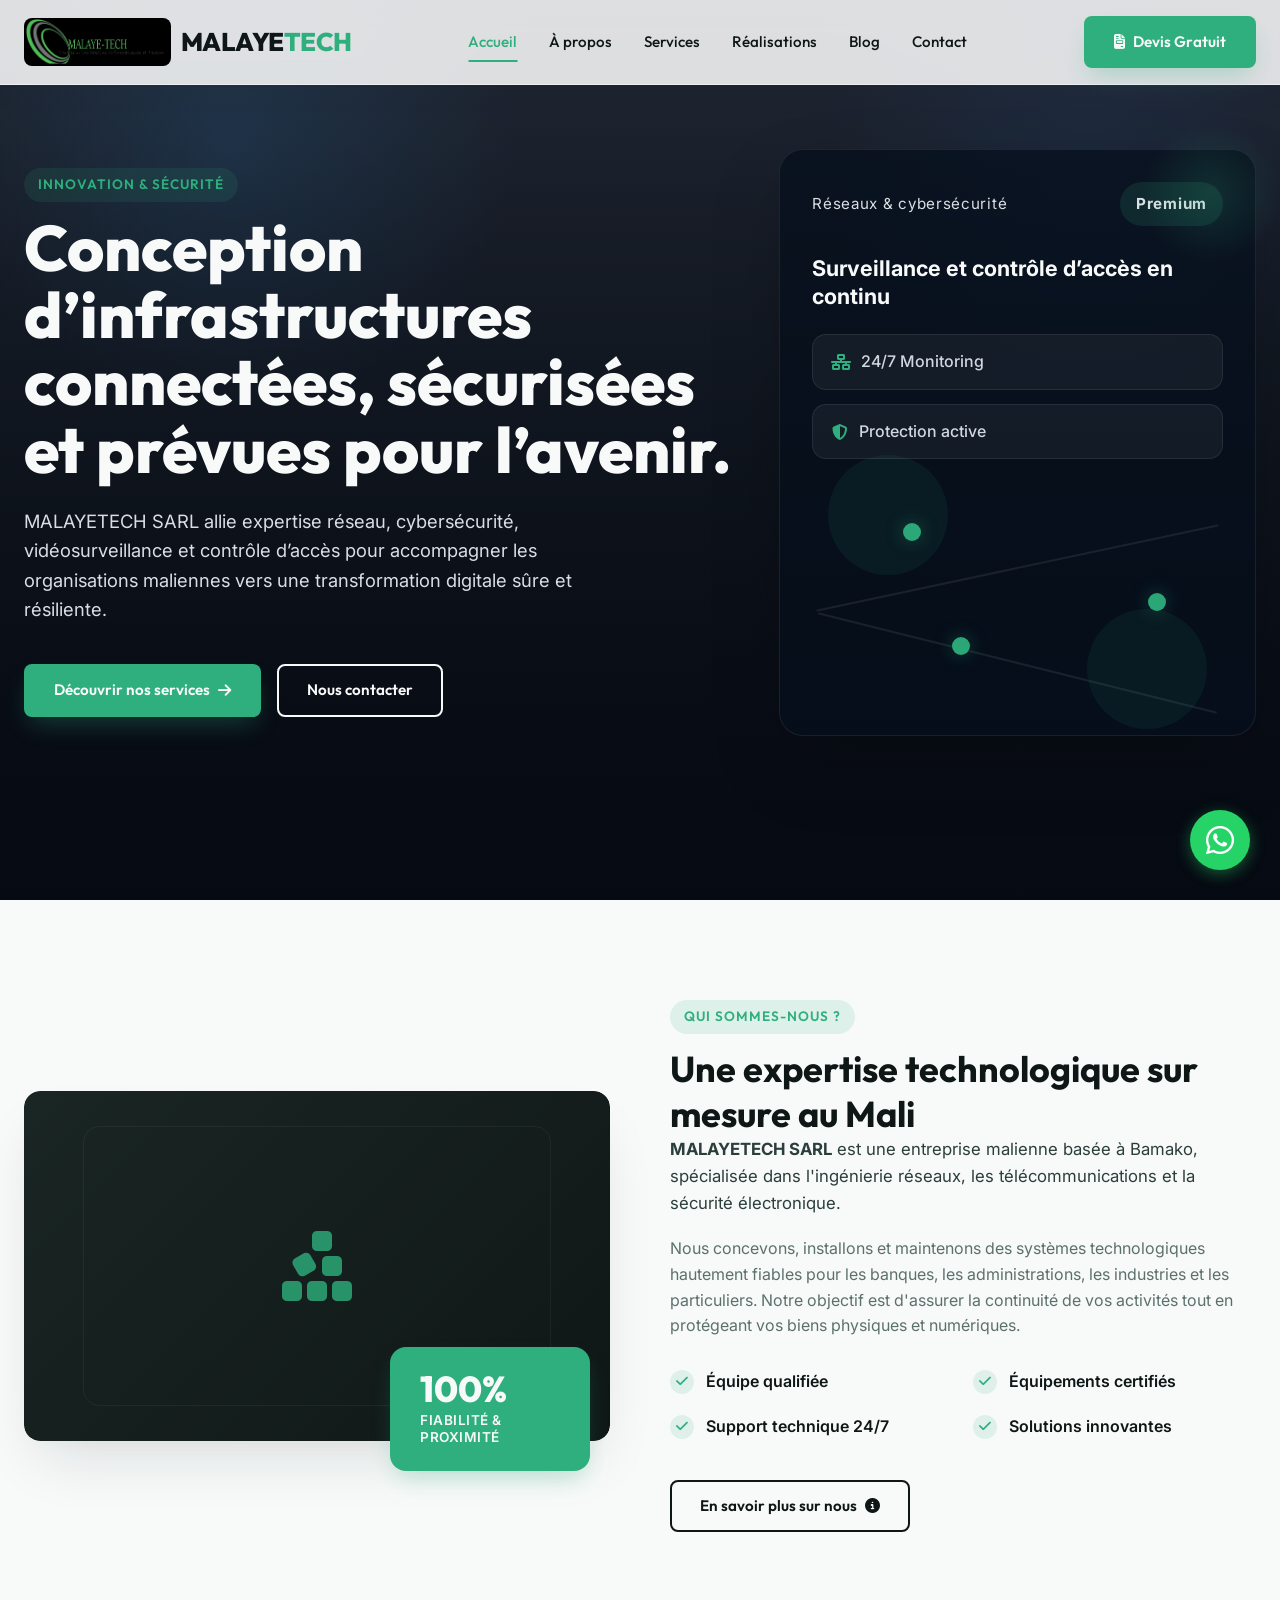
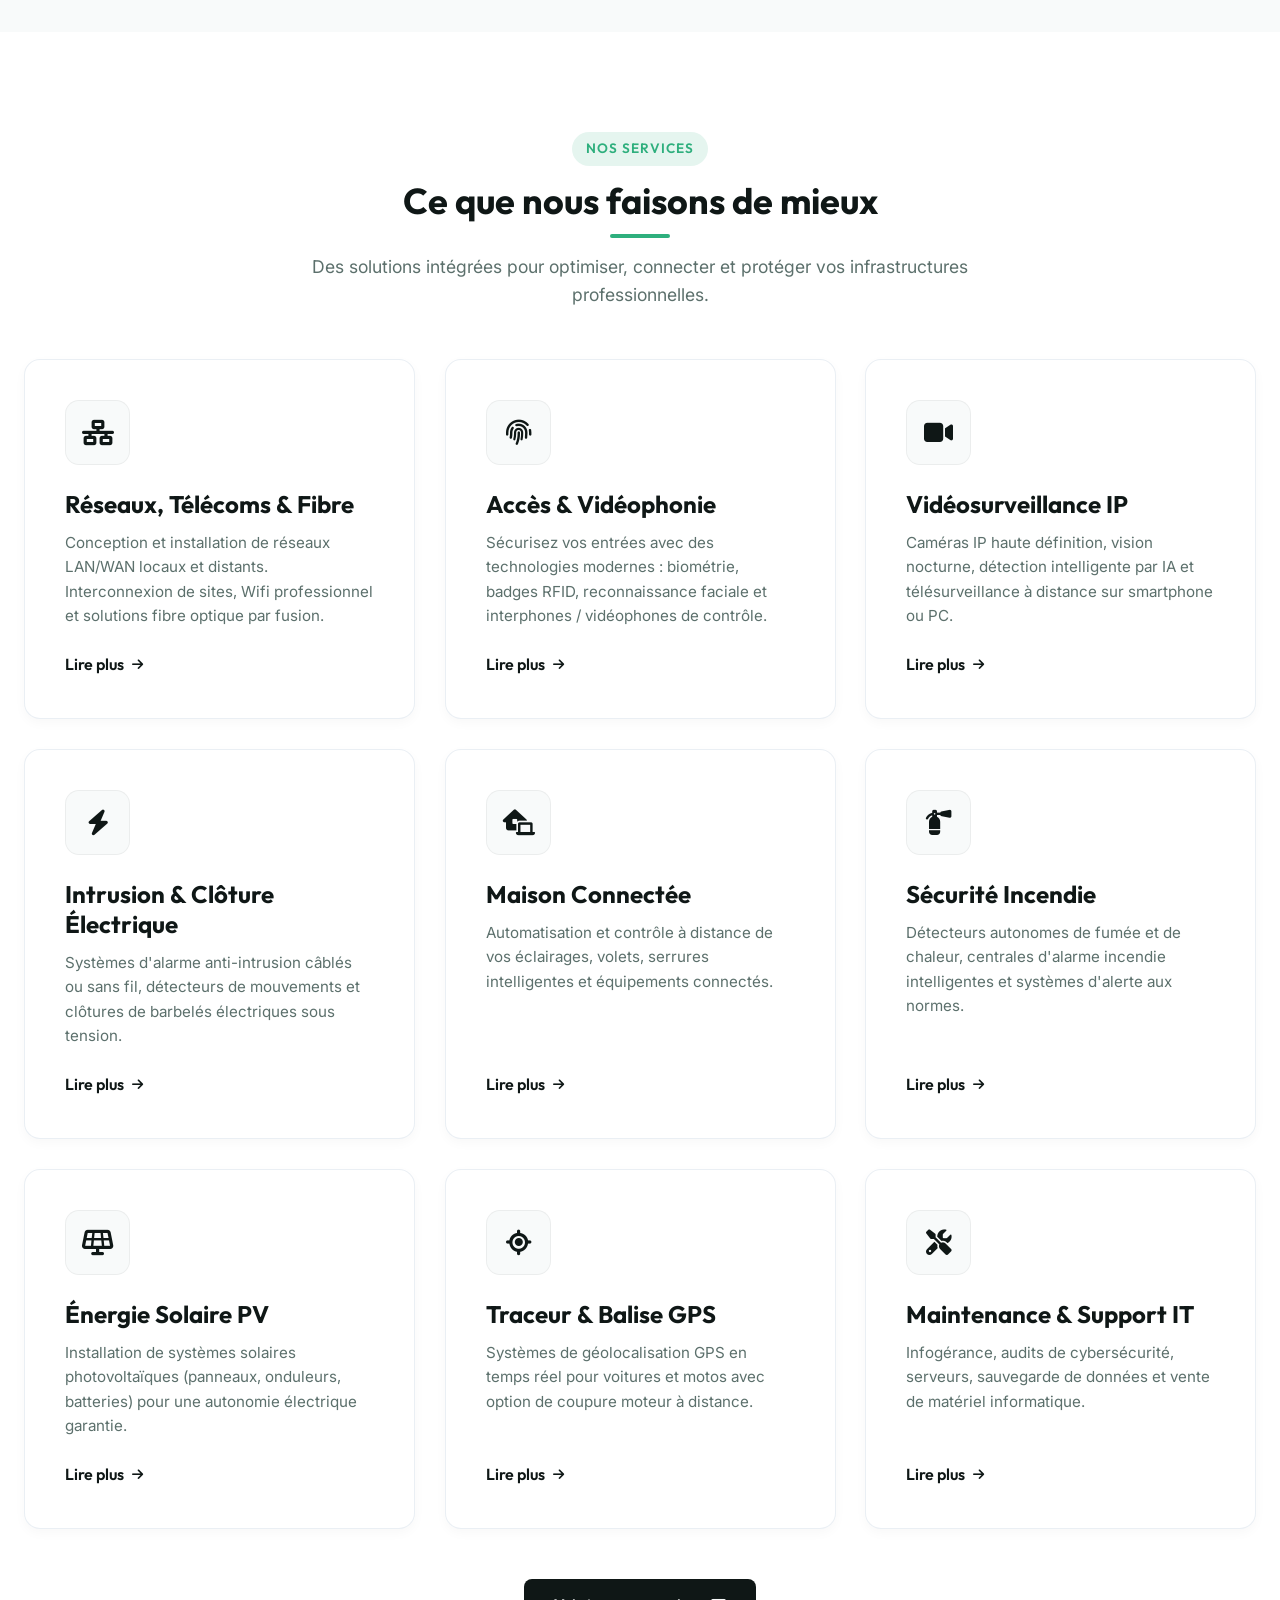
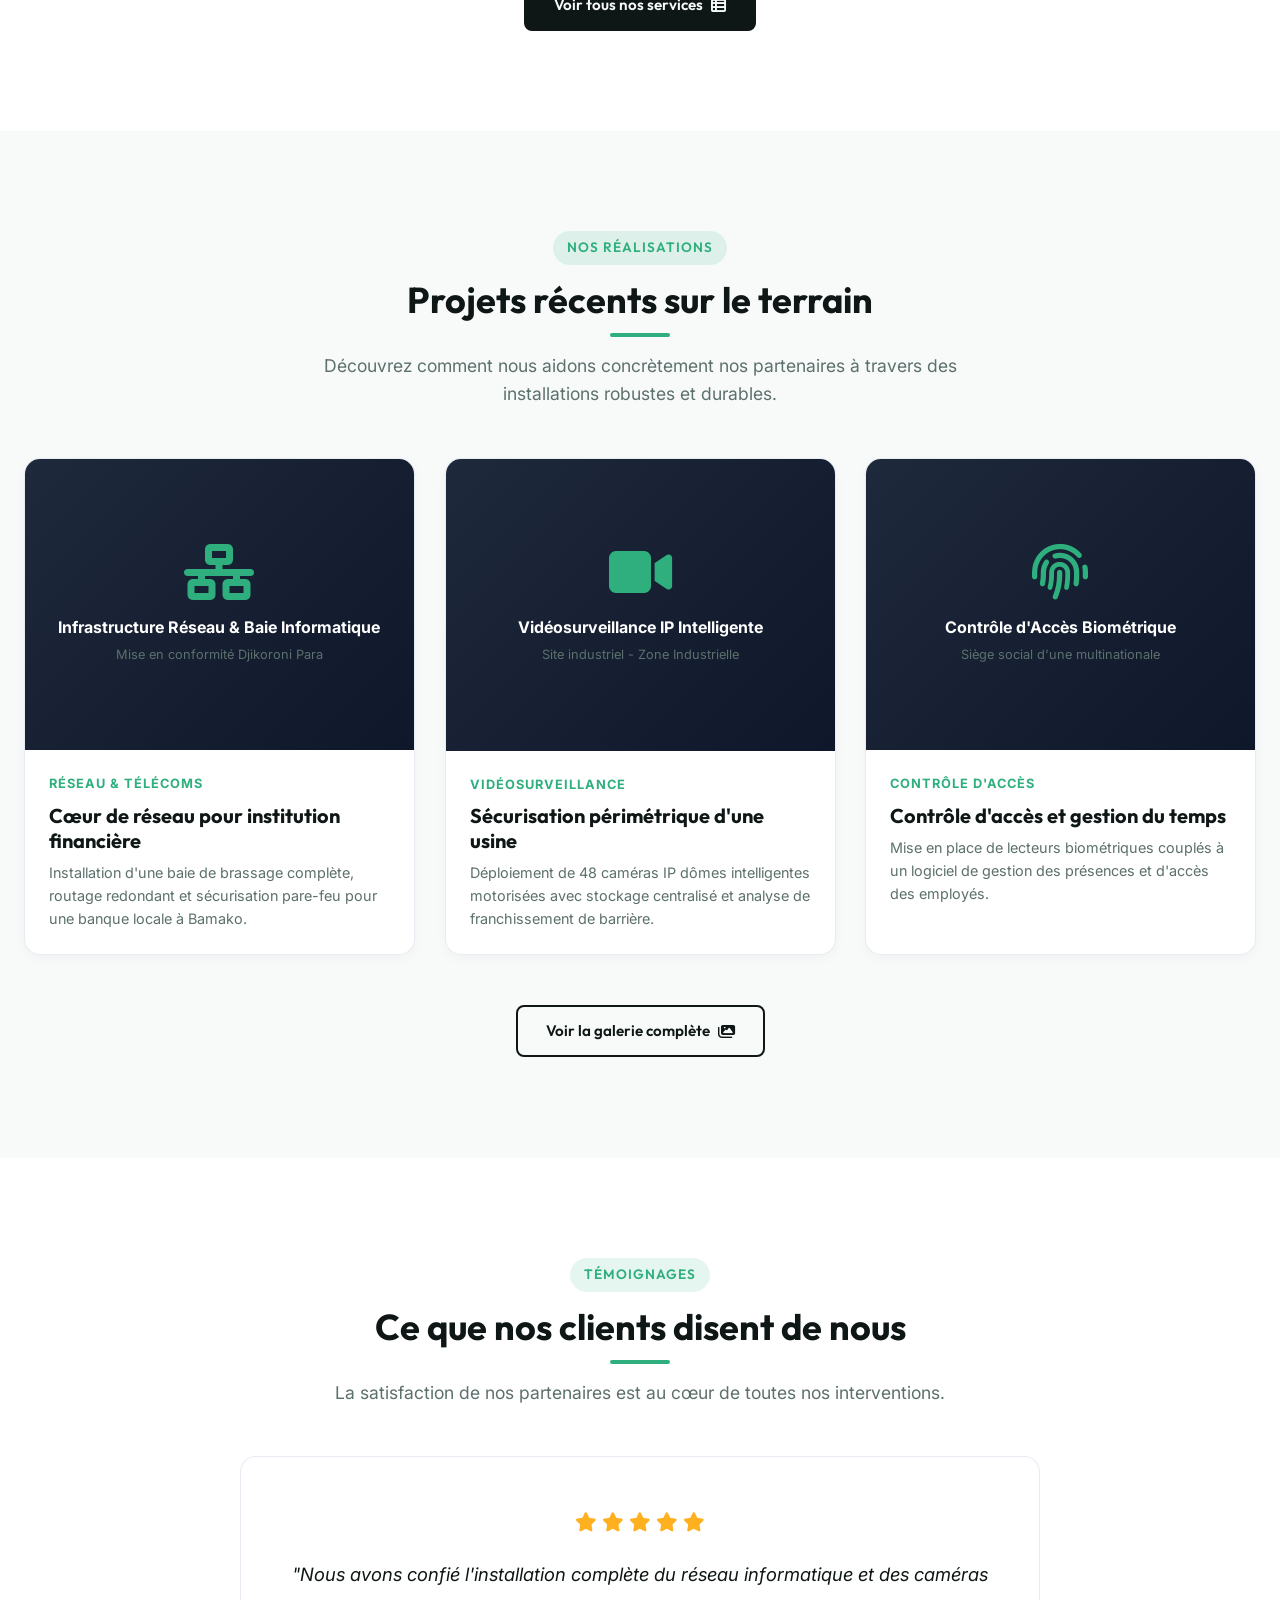
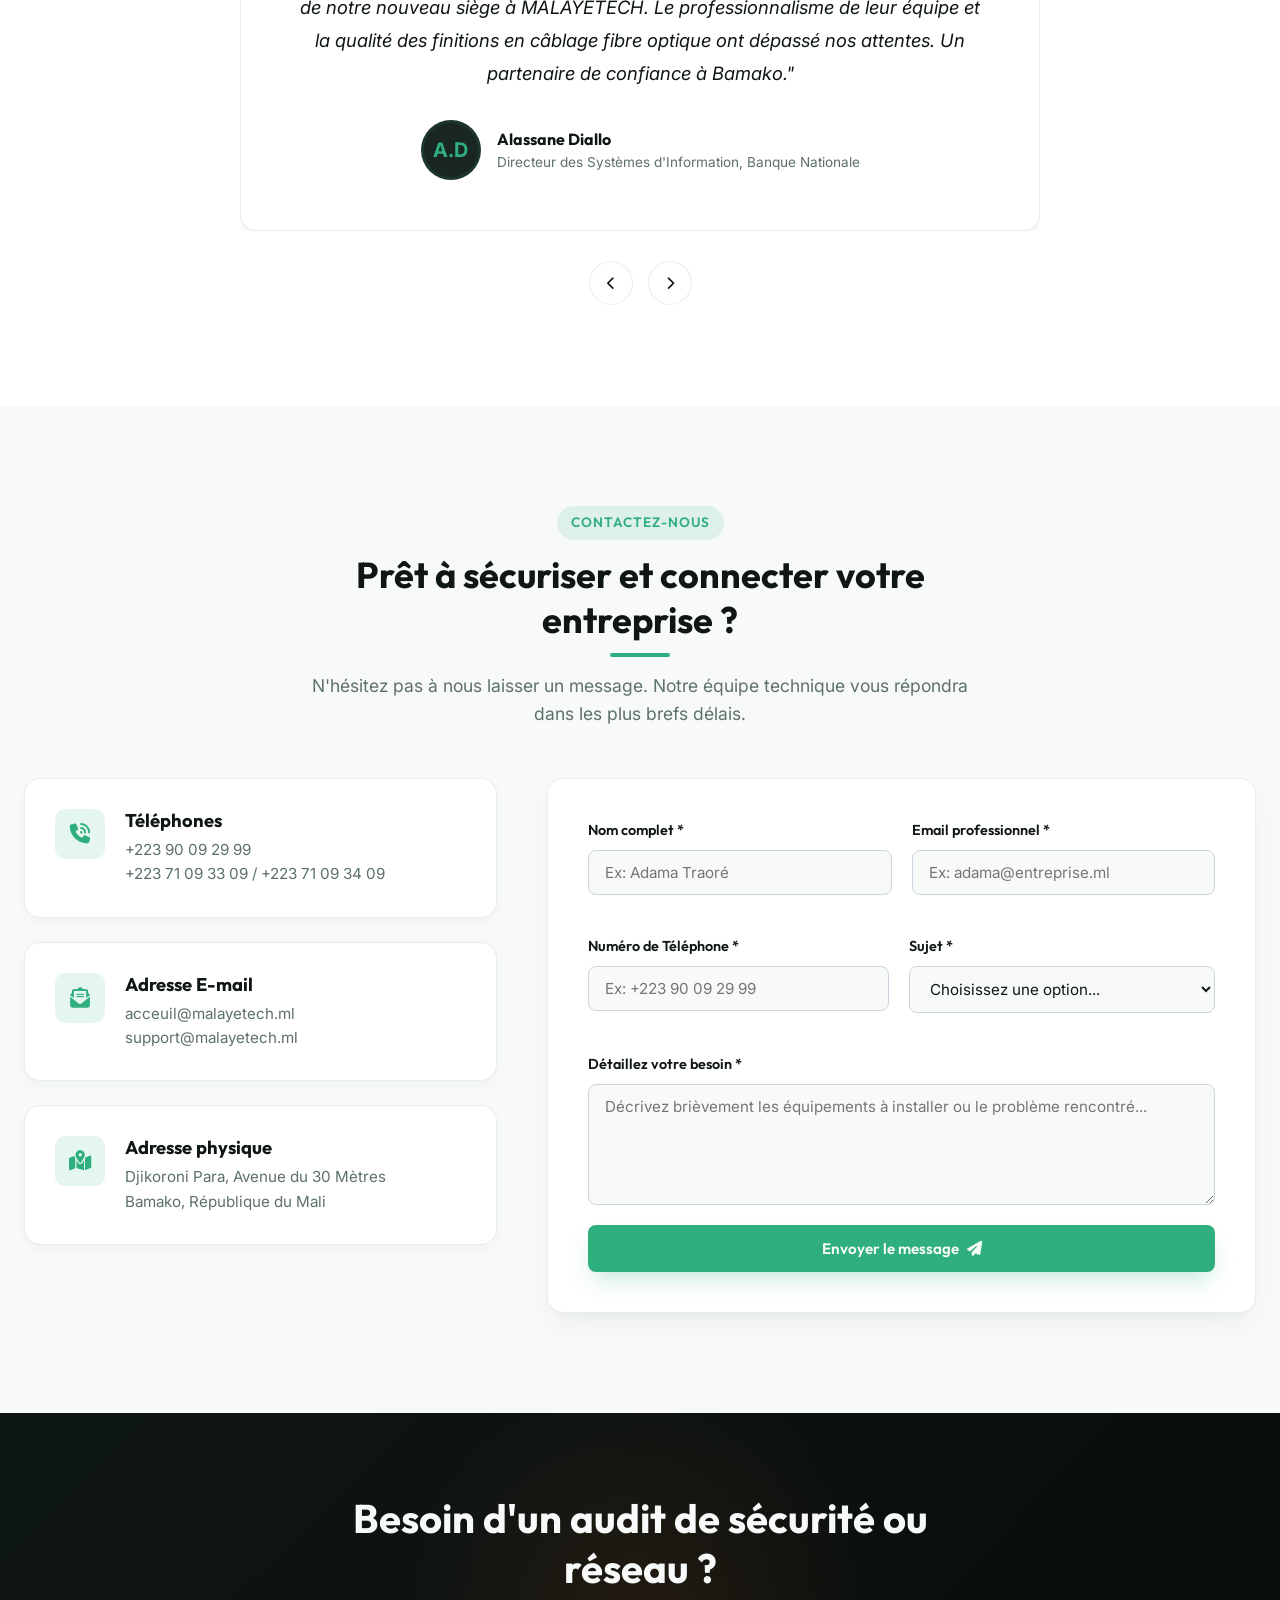
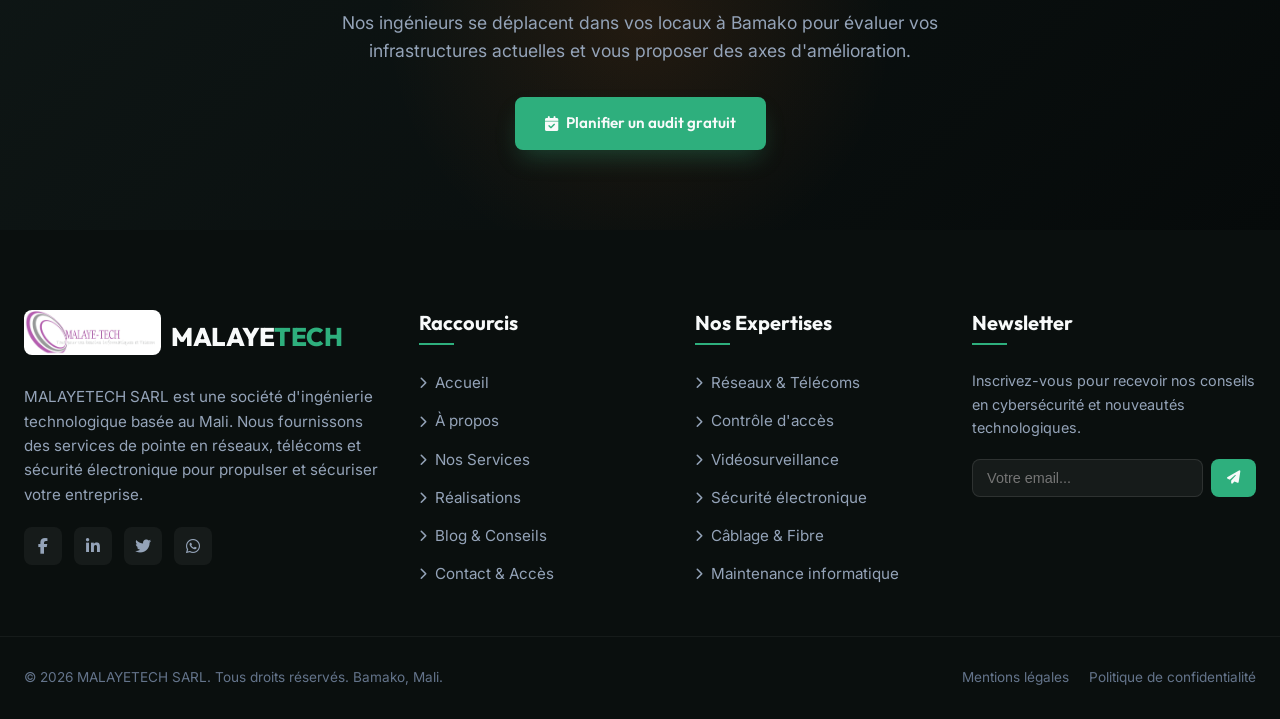
==== commit ceb62130: "modification1" ====
--- a/index.html
+++ b/index.html
@@ -59,8 +59,8 @@
         <div class="container hero-grid">
             <div class="hero-content">
                 <span class="badge">Innovation & Sécurité</span>
-                <h1 class="hero-title">Votre partenaire en <span>technologies</span>, réseaux et <span>sécurité</span>.</h1>
-                <p class="hero-desc">MALAYETECH SARL accompagne les entreprises, administrations et particuliers au Mali dans la transformation digitale et la sécurisation de leurs infrastructures.</p>
+                <h1 class="hero-title">Conception d’infrastructures connectées, sécurisées et prévues pour l’avenir.</h1>
+                <p class="hero-desc">MALAYETECH SARL allie expertise réseau, cybersécurité, vidéosurveillance et contrôle d’accès pour accompagner les organisations maliennes vers une transformation digitale sûre et résiliente.</p>
                 <div class="hero-buttons">
                     <a href="services.html" class="btn btn-primary">
                         Découvrir nos services <i class="fas fa-arrow-right"></i>
@@ -71,7 +71,26 @@
                 </div>
             </div>
             <div class="hero-visual">
-                <img src="image_accueil.jpeg" alt="Visuel d'accueil MALAYETECH" style="width: 100%; max-width: 560px; border-radius: var(--border-radius-md); box-shadow: 0 28px 70px rgba(0,0,0,0.12);">
+                <div class="hero-card">
+                    <div class="hero-card-header">
+                        <span>Réseaux & cybersécurité</span>
+                        <span class="hero-card-status">Premium</span>
+                    </div>
+                    <div class="hero-card-body">
+                        <div class="hero-card-title">Surveillance et contrôle d’accès en continu</div>
+                        <div class="hero-card-info">
+                            <div class="hero-card-chip"><i class="fas fa-network-wired"></i> 24/7 Monitoring</div>
+                            <div class="hero-card-chip"><i class="fas fa-shield-alt"></i> Protection active</div>
+                        </div>
+                        <div class="visual-graph">
+                            <div class="graph-line graph-line-1"></div>
+                            <div class="graph-line graph-line-2"></div>
+                            <div class="graph-dot graph-dot-1"></div>
+                            <div class="graph-dot graph-dot-2"></div>
+                            <div class="graph-dot graph-dot-3"></div>
+                        </div>
+                    </div>
+                </div>
             </div>
         </div>
     </section>
--- a/css/style.css
+++ b/css/style.css
@@ -23,6 +23,9 @@
     --bg-dark: #0A0F0E;          /* Deep dark slate for premium dark sections */
     --bg-gradient: linear-gradient(135deg, #0F1716 0%, #060A0A 100%);
     --bg-orange-gradient: linear-gradient(135deg, var(--accent) 0%, #1E9E6B 100%);
+    --hero-bg-image: url('https://images.unsplash.com/photo-1518779578993-ec3579fee39f?auto=format&fit=crop&w=1600&q=80');
+    --hero-gradient-top: rgba(10, 18, 35, 0.85);
+    --hero-gradient-bottom: rgba(5, 10, 18, 0.92);
     
     /* Text Colors */
     --text-primary: #0F1716;     /* Dark Charcoal Slate */
@@ -416,7 +419,11 @@
     min-height: 700px;
     display: flex;
     align-items: center;
-    background: var(--bg-gradient);
+    background-image: linear-gradient(180deg, var(--hero-gradient-top), var(--hero-gradient-bottom)), var(--hero-bg-image);
+    background-size: cover;
+    background-position: center center;
+    background-repeat: no-repeat;
+    background-attachment: scroll;
     color: var(--text-light);
     padding-top: var(--header-height);
     position: relative;
@@ -426,12 +433,21 @@
 .hero-section::before {
     content: '';
     position: absolute;
-    top: 0;
-    left: 0;
-    width: 100%;
-    height: 100%;
-    background: radial-gradient(circle at 80% 20%, rgba(46, 175, 125, 0.08) 0%, transparent 50%);
+    inset: 0;
+    background: radial-gradient(circle at 18% 16%, rgba(56, 170, 255, 0.16), transparent 22%),
+                radial-gradient(circle at 85% 18%, rgba(60, 140, 255, 0.10), transparent 20%),
+                linear-gradient(180deg, rgba(5, 12, 22, 0.16), rgba(4, 9, 18, 0.66));
     z-index: 1;
+    pointer-events: none;
+}
+
+.hero-section::after {
+    content: '';
+    position: absolute;
+    inset: 0;
+    background: linear-gradient(180deg, rgba(4, 8, 16, 0.12), rgba(4, 8, 16, 0.7));
+    z-index: 1;
+    pointer-events: none;
 }
 
 .hero-grid {
@@ -448,10 +464,10 @@
 }
 
 .hero-title {
-    font-size: 3.5rem;
+    font-size: clamp(3rem, 5vw, 4.2rem);
     font-weight: 800;
-    margin-bottom: 20px;
-    line-height: 1.15;
+    margin-bottom: 24px;
+    line-height: 1.05;
     color: var(--text-light);
 }
 
@@ -460,14 +476,15 @@
 }
 
 .hero-desc {
-    font-size: 1.2rem;
+    font-size: 1.15rem;
     margin-bottom: 40px;
-    color: #94A3B8;
-    max-width: 600px;
+    color: rgba(241, 245, 249, 0.9);
+    max-width: 620px;
 }
 
 .hero-buttons {
     display: flex;
+    flex-wrap: wrap;
     gap: 16px;
 }
 
@@ -476,18 +493,145 @@
     animation: fadeIn 1.5s ease-out;
 }
 
-/* Tech Graphic representation using CSS & SVGs */
-.tech-illustration {
+.hero-card {
+    background: rgba(6, 15, 28, 0.76);
+    border: 1px solid rgba(255, 255, 255, 0.08);
+    box-shadow: 0 30px 70px rgba(0, 0, 0, 0.2);
+    border-radius: var(--border-radius-lg);
+    padding: 32px;
+    min-height: 420px;
+    display: flex;
+    flex-direction: column;
+    justify-content: space-between;
+    overflow: hidden;
+}
+
+.hero-card::before {
+    content: '';
+    position: absolute;
+    top: -45px;
+    right: -45px;
+    width: 180px;
+    height: 180px;
+    background: radial-gradient(circle, rgba(46, 175, 125, 0.18), transparent 55%);
+    pointer-events: none;
+}
+
+.hero-card-header {
+    display: flex;
+    align-items: center;
+    justify-content: space-between;
+    gap: 18px;
+    margin-bottom: 28px;
+}
+
+.hero-card-header span {
+    font-size: 0.95rem;
+    letter-spacing: 0.7px;
+    color: rgba(241, 245, 249, 0.9);
+}
+
+.hero-card-status {
+    padding: 10px 16px;
+    background: rgba(46, 175, 125, 0.14);
+    color: var(--accent);
+    border-radius: 999px;
+    font-weight: 700;
+}
+
+.hero-card-body {
+    display: grid;
+    gap: 24px;
+}
+
+.hero-card-title {
+    font-size: 1.35rem;
+    font-weight: 700;
+    color: var(--text-light);
+    line-height: 1.3;
+}
+
+.hero-card-info {
+    display: grid;
+    gap: 14px;
+}
+
+.hero-card-chip {
+    display: inline-flex;
+    align-items: center;
+    gap: 10px;
+    padding: 14px 18px;
+    background: rgba(255, 255, 255, 0.05);
+    color: rgba(226, 232, 240, 0.92);
+    border-radius: 14px;
+    font-weight: 500;
+    border: 1px solid rgba(255, 255, 255, 0.08);
+}
+
+.hero-card-chip i {
+    color: var(--accent);
+    min-width: 18px;
+    text-align: center;
+}
+
+.visual-graph {
+    position: relative;
+    min-height: 220px;
+    display: grid;
+    place-items: center;
+}
+
+.graph-line {
+    position: absolute;
     width: 100%;
-    max-width: 480px;
-    margin: 0 auto;
-    aspect-ratio: 1;
-    background: radial-gradient(circle, var(--primary-light) 0%, transparent 70%);
+    height: 2px;
+    background: rgba(255, 255, 255, 0.08);
+    border-radius: 999px;
+}
+
+.graph-line-1 {
+    top: 38%;
+    transform: rotate(-12deg);
+}
+
+.graph-line-2 {
+    bottom: 18%;
+    transform: rotate(14deg);
+}
+
+.graph-dot {
+    position: absolute;
+    width: 18px;
+    height: 18px;
     border-radius: 50%;
-    position: relative;
-    display: flex;
-    align-items: center;
-    justify-content: center;
+    background: rgba(46, 175, 125, 0.95);
+    box-shadow: 0 0 18px rgba(46, 175, 125, 0.35);
+}
+
+.graph-dot-1 { top: 18%; left: 22%; }
+.graph-dot-2 { top: 50%; right: 14%; }
+.graph-dot-3 { bottom: 22%; left: 34%; }
+
+.hero-card .visual-graph::before,
+.hero-card .visual-graph::after {
+    content: '';
+    position: absolute;
+    width: 120px;
+    height: 120px;
+    border-radius: 50%;
+    background: rgba(46, 175, 125, 0.08);
+}
+
+.hero-card .visual-graph::before { top: -28px; left: 16px; }
+.hero-card .visual-graph::after { bottom: -26px; right: 16px; }
+
+.hero-visual {
+    display: flex;
+    justify-content: flex-end;
+}
+
+.hero-card {
+    animation: float 6s ease-in-out infinite;
 }
 
 .tech-globe {
@@ -1924,6 +2068,11 @@
         justify-content: center;
     }
     
+    .hero-card {
+        max-width: 560px;
+        margin: 0 auto;
+    }
+    
     .tech-illustration {
         max-width: 350px;
     }
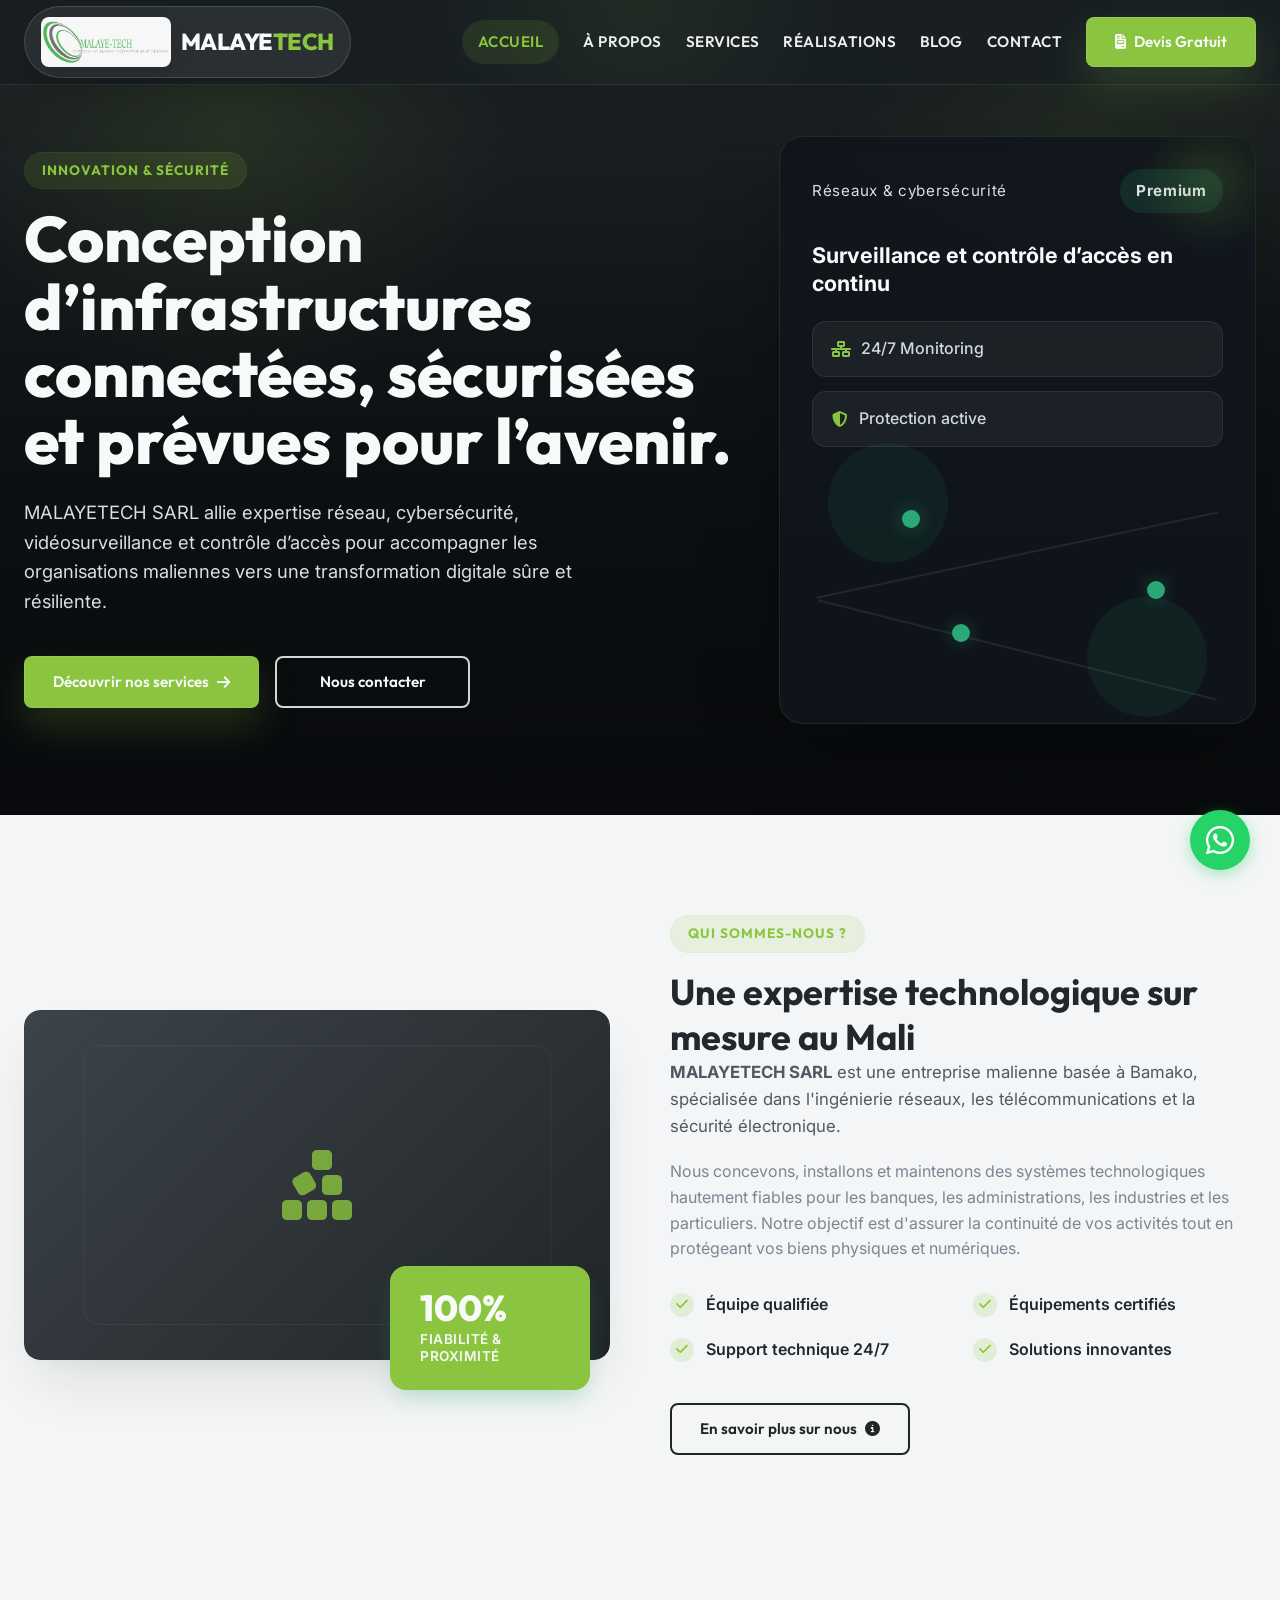
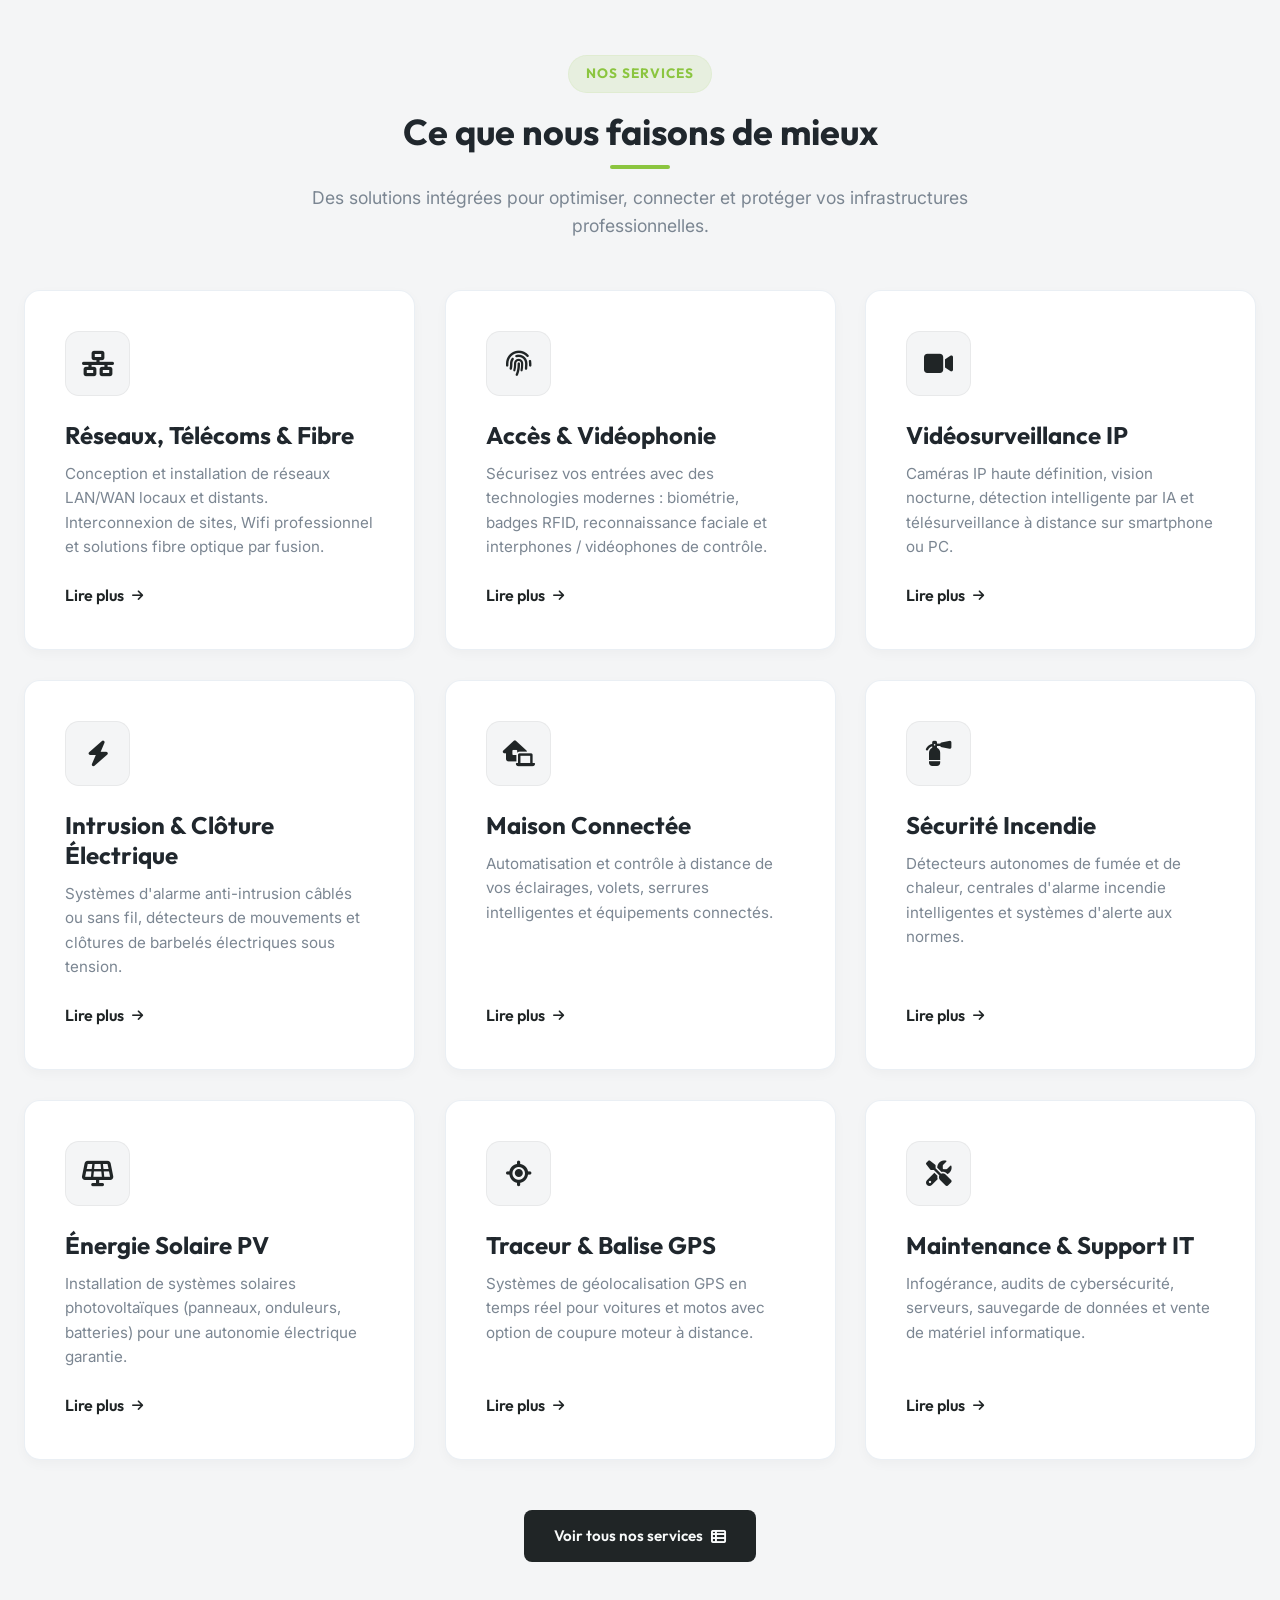
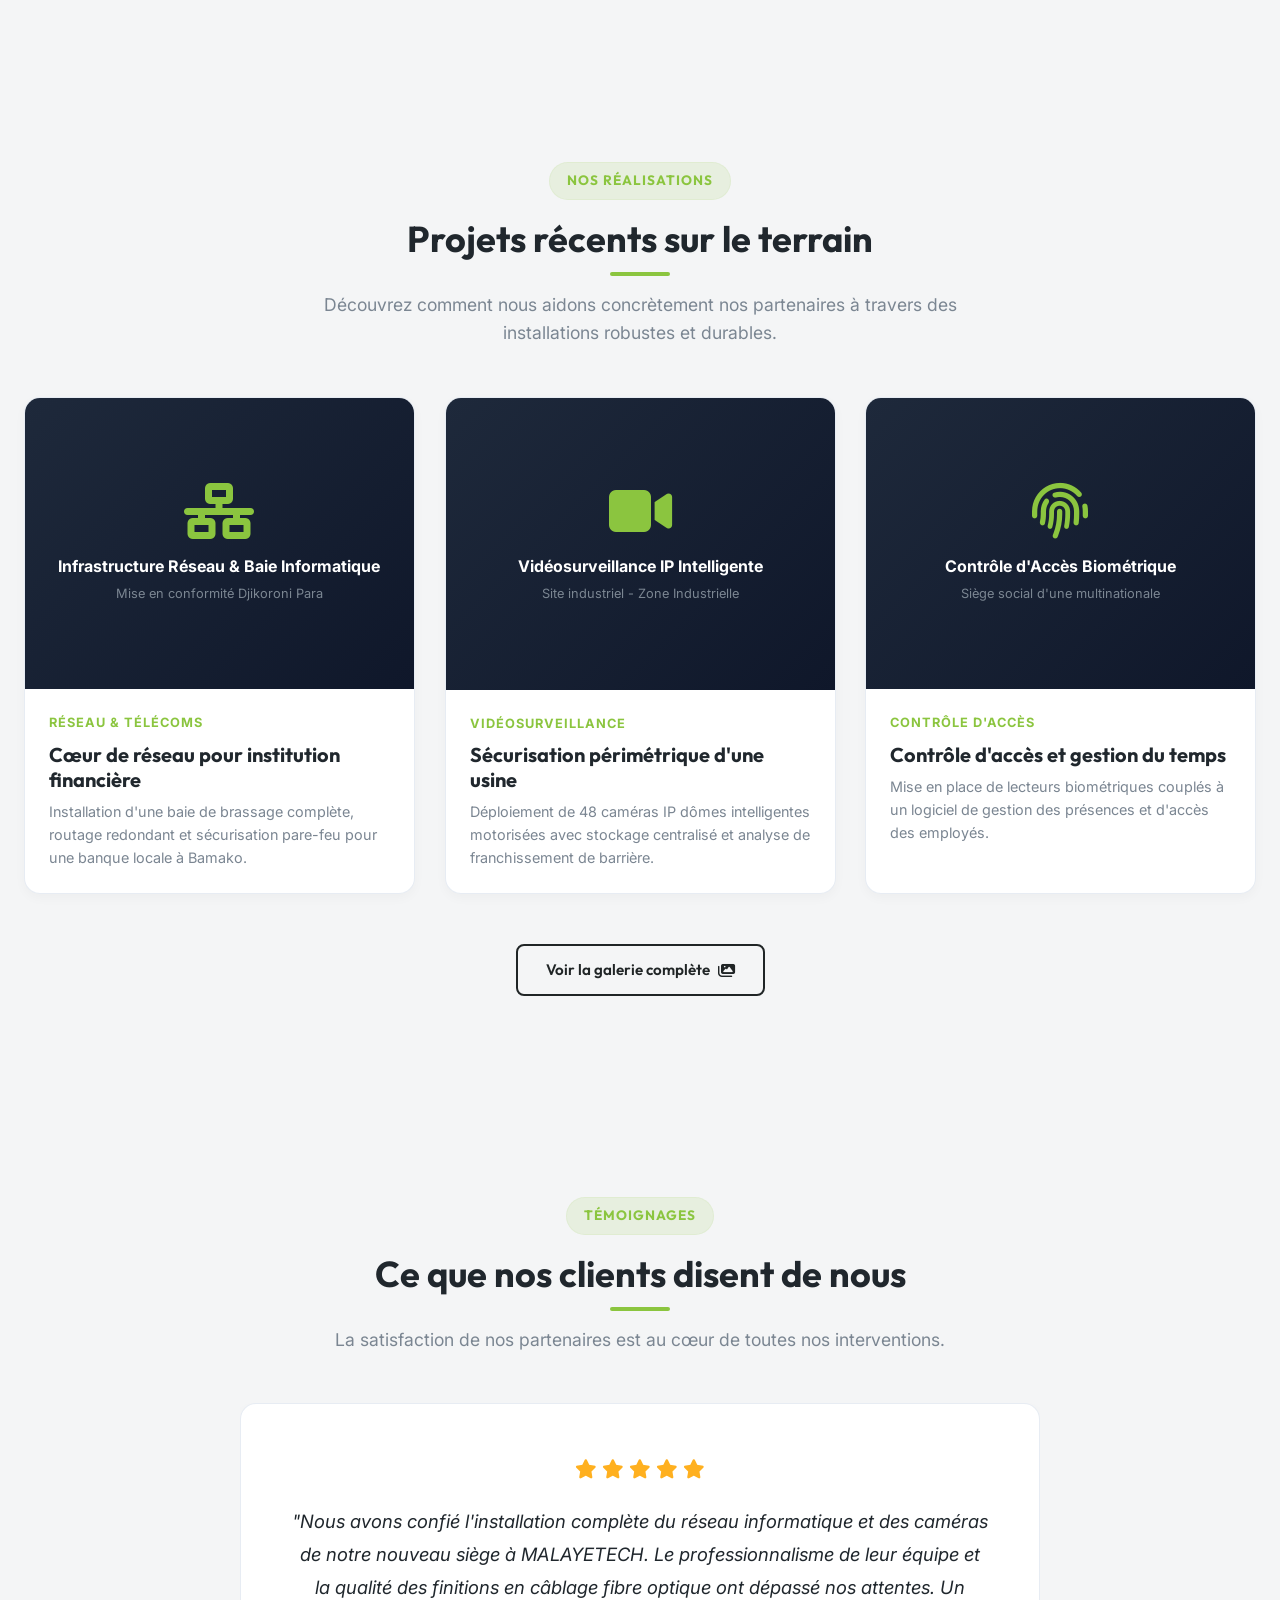
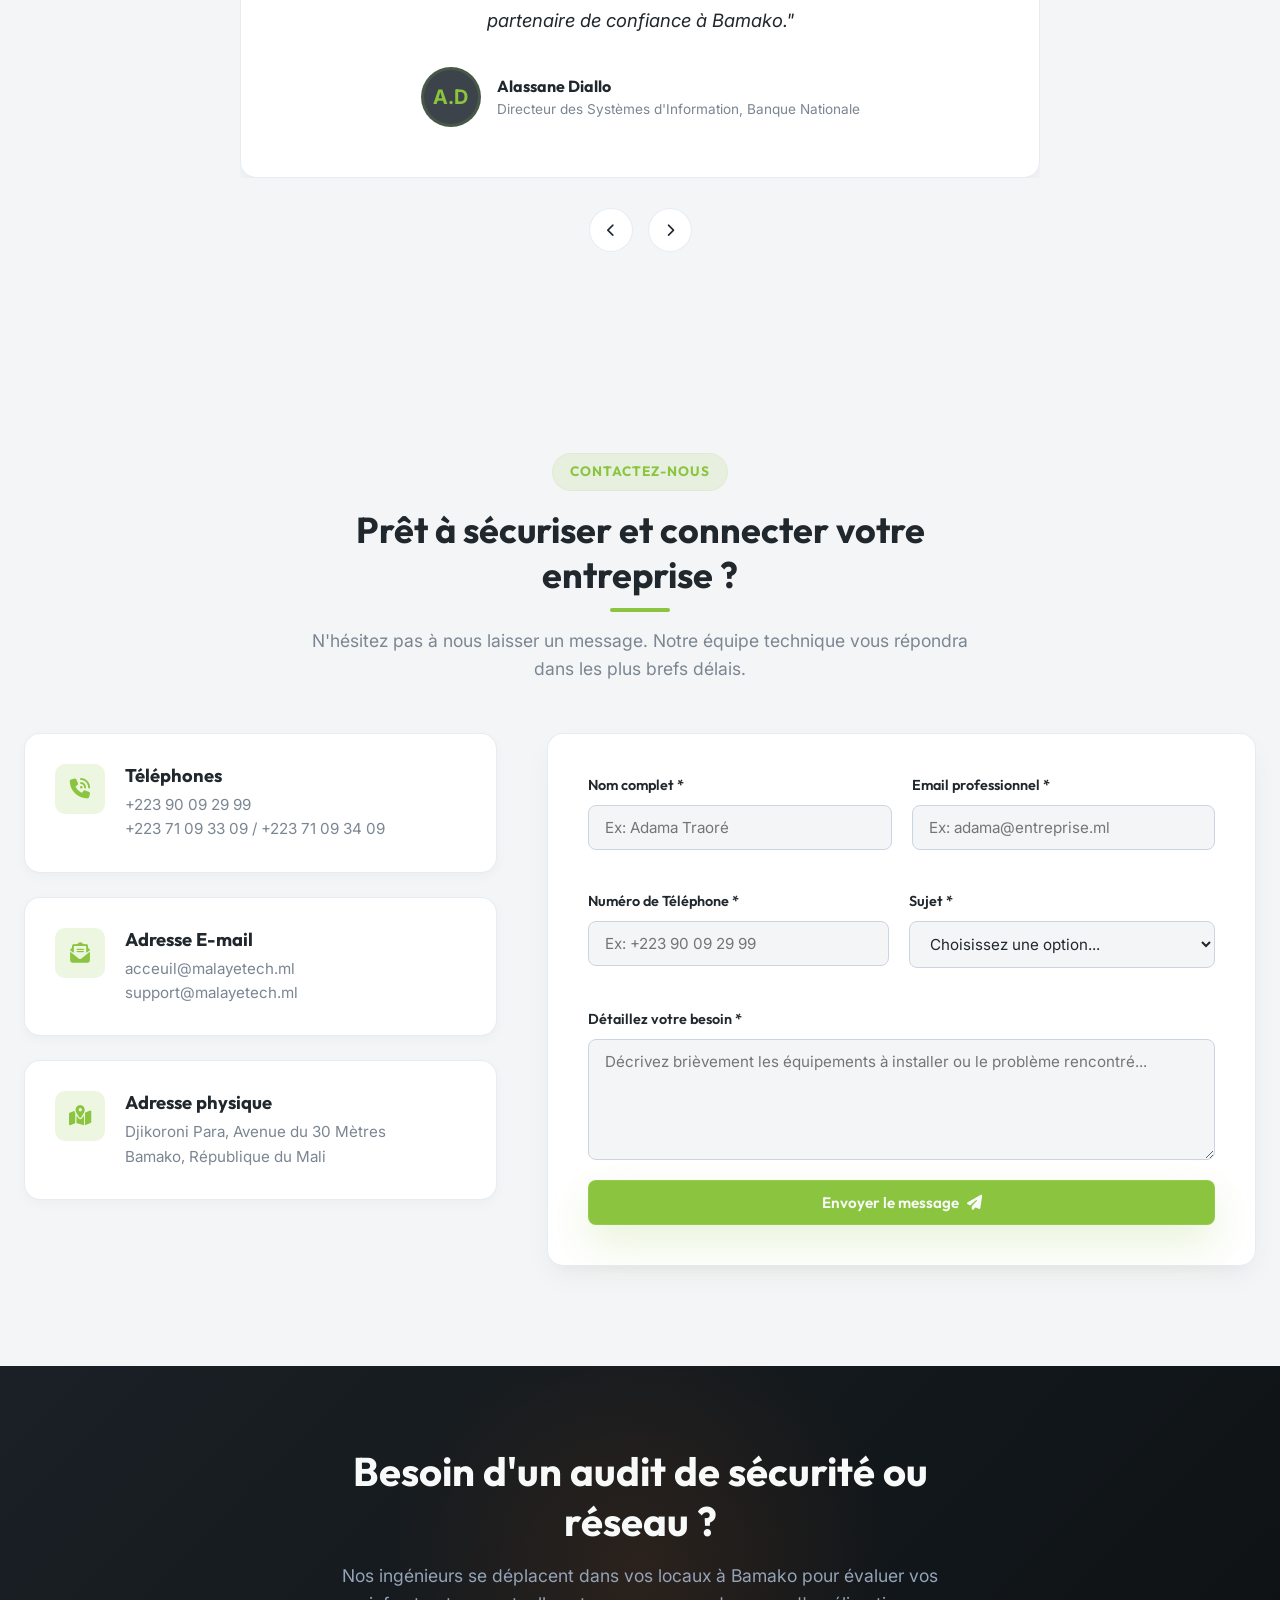
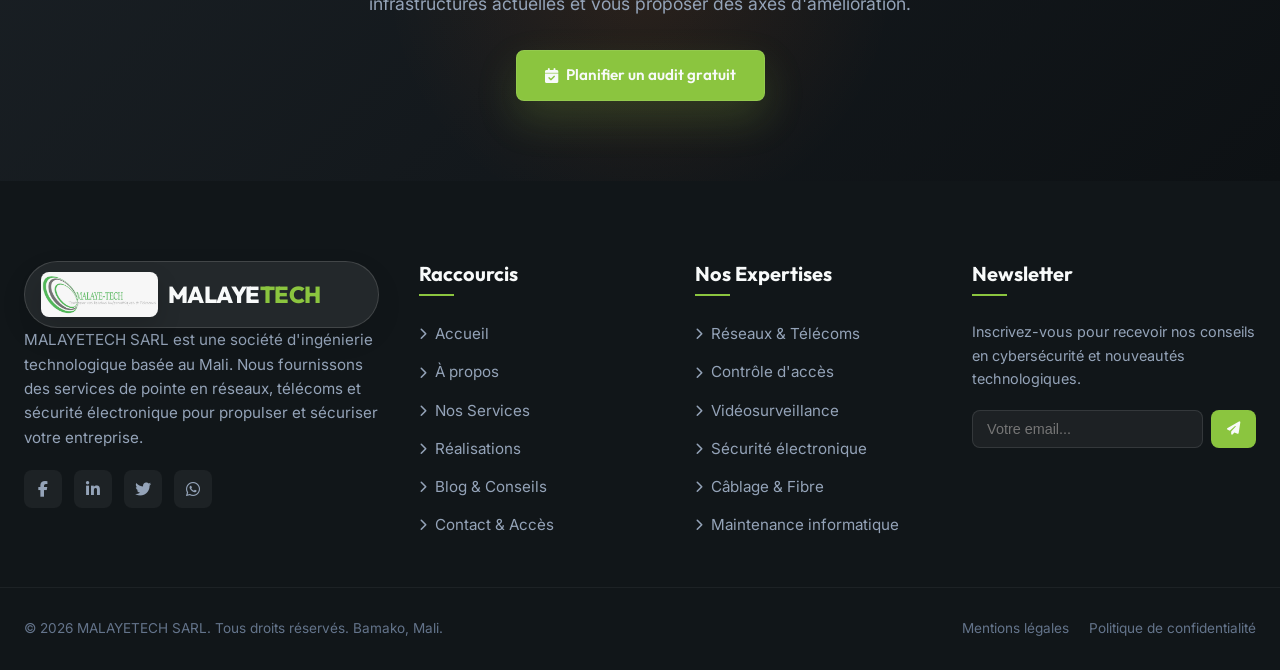
==== commit a2616961: "Modifications" ====
--- a/index.html
+++ b/index.html
@@ -24,7 +24,7 @@
         <div class="container nav-container">
             <!-- Logo -->
             <a href="index.html" class="logo" id="header-logo">
-                <img src="logo.jpeg" alt="Logo MALAYETECH" style="height: 48px; border-radius: var(--border-radius-sm);">
+                <img src="logo.jpeg" alt="Logo MALAYETECH" >
                 <div class="logo-text">MALAYE<span class="logo-accent">TECH</span></div>
             </a>
             
@@ -514,9 +514,9 @@
         <div class="container footer-grid">
             <!-- Col 1: About/Logo -->
             <div class="footer-col">
-                <a href="index.html" class="logo" style="margin-bottom: 20px;">
-                    <img src="logo.jpeg" alt="Logo MALAYETECH" style="height: 45px; border-radius: var(--border-radius-sm); margin-bottom: 10px;">
-                    <div class="logo-text" style="color: var(--text-light);">MALAYE<span class="logo-accent">TECH</span></div>
+                <a href="index.html" class="logo" >
+                    <img src="logo.jpeg" alt="Logo MALAYETECH" >
+                    <div class="logo-text" >MALAYE<span class="logo-accent">TECH</span></div>
                 </a>
                 <p>MALAYETECH SARL est une société d'ingénierie technologique basée au Mali. Nous fournissons des services de pointe en réseaux, télécoms et sécurité électronique pour propulser et sécuriser votre entreprise.</p>
                 <div class="footer-socials">
@@ -663,3 +663,6 @@
     <script src="js/main.js"></script>
 </body>
 </html>
+
+
+
--- a/css/style.css
+++ b/css/style.css
@@ -8,29 +8,29 @@
 /* --- CSS Variables & Design Tokens --- */
 :root {
     /* Color Palette */
-    --primary: #0F1716;          /* Deep slate charcoal (Ultra premium dark) */
-    --primary-light: #1A2624;    /* Medium charcoal */
-    --primary-accent: #263835;   /* Dark sage accent */
-    --accent: #2EAF7D;           /* Vibrant Mint/Emerald Green (Accent) */
-    --accent-hover: #24E595;     /* Glowing light mint for hover */
-    --accent-glow: rgba(46, 175, 125, 0.12);
-    --accent-glow-strong: rgba(46, 175, 125, 0.35);
-    --secondary: #5C7C75;        /* Sage Grey for Tech details */
+    --primary: #202526;          /* Gris foncé profond pour base élégante */
+    --primary-light: #3C434A;    /* Gris chaud pour surfaces et contrastes */
+    --primary-accent: #5F6A6E;   /* Gris bleuté pour une structure subtile */
+    --accent: #8BC53F;           /* Vert pomme vif */
+    --accent-hover: #B2DD5E;     /* Vert herbe clair */
+    --accent-glow: rgba(139, 197, 63, 0.16);
+    --accent-glow-strong: rgba(139, 197, 63, 0.32);
+    --secondary: #8A949E;        /* Gris clair pour détails textuels */
     
     /* Backgrounds */
-    --bg-light: #F8FAFA;         /* Soft light slate background */
+    --bg-light: #F4F5F6;         /* Gris très clair pour zones neutres */
     --bg-white: #FFFFFF;
-    --bg-dark: #0A0F0E;          /* Deep dark slate for premium dark sections */
-    --bg-gradient: linear-gradient(135deg, #0F1716 0%, #060A0A 100%);
-    --bg-orange-gradient: linear-gradient(135deg, var(--accent) 0%, #1E9E6B 100%);
-    --hero-bg-image: url('https://images.unsplash.com/photo-1518779578993-ec3579fee39f?auto=format&fit=crop&w=1600&q=80');
-    --hero-gradient-top: rgba(10, 18, 35, 0.85);
-    --hero-gradient-bottom: rgba(5, 10, 18, 0.92);
+    --bg-dark: #111619;          /* Gris anthracite pour sections premium */
+    --bg-gradient: linear-gradient(135deg, #1A2025 0%, #0D1114 100%);
+    --bg-logo-gradient: linear-gradient(135deg, rgba(139, 197, 63, 0.16), rgba(22, 35, 40, 0.94));
+    --hero-bg-image: url('https://images.unsplash.com/photo-1519389950473-47ba0277781c?auto=format&fit=crop&w=1600&q=80');
+    --hero-gradient-top: rgba(18, 24, 28, 0.88);
+    --hero-gradient-bottom: rgba(8, 12, 16, 0.96);
     
     /* Text Colors */
-    --text-primary: #0F1716;     /* Dark Charcoal Slate */
-    --text-secondary: #2C3E3B;   /* Slate Charcoal */
-    --text-muted: #5C706C;       /* Muted Sage Slate */
+    --text-primary: #20272D;     /* Gris très foncé */
+    --text-secondary: #505962;   /* Gris ardoise moyen */
+    --text-muted: #7B8692;       /* Gris clair pour les textes secondaires */
     --text-light: #F8FAFA;
     
     /* Typography */
@@ -129,13 +129,14 @@
 .btn-primary {
     background-color: var(--accent);
     color: var(--text-light);
-    box-shadow: var(--shadow-accent);
+    box-shadow: 0 18px 40px rgba(139, 197, 63, 0.18);
+    border: 1px solid rgba(255, 255, 255, 0.08);
 }
 
 .btn-primary:hover {
     background-color: var(--accent-hover);
     transform: translateY(-2px);
-    box-shadow: 0 12px 24px -5px rgba(33, 150, 99, 0.4);
+    box-shadow: 0 20px 48px rgba(139, 197, 63, 0.28);
 }
 
 .btn-secondary {
@@ -162,29 +163,31 @@
 
 .btn-white-outline {
     background-color: transparent;
-    border-color: var(--text-light);
+    border-color: rgba(248, 248, 248, 0.85);
     color: var(--text-light);
 }
 
 .btn-white-outline:hover {
-    background-color: var(--text-light);
-    color: var(--primary);
+    background-color: rgba(248, 248, 248, 0.12);
+    color: var(--text-light);
     transform: translateY(-2px);
+    border-color: rgba(248, 248, 248, 0.95);
 }
 
 /* Badges */
 .badge {
     display: inline-block;
-    padding: 6px 14px;
-    background-color: var(--accent-glow);
+    padding: 8px 18px;
+    background-color: rgba(139, 197, 63, 0.12);
     color: var(--accent);
     font-family: var(--font-heading);
     font-size: 0.85rem;
-    font-weight: 600;
-    border-radius: 50px;
+    font-weight: 700;
+    border-radius: 999px;
     text-transform: uppercase;
     letter-spacing: 1px;
-    margin-bottom: 12px;
+    margin-bottom: 16px;
+    box-shadow: inset 0 0 0 1px rgba(139, 197, 63, 0.08);
 }
 
 /* Section Header */
@@ -234,18 +237,31 @@
     left: 0;
     width: 100%;
     height: var(--header-height);
-    background-color: var(--glass-bg);
-    backdrop-filter: blur(12px);
-    -webkit-backdrop-filter: blur(12px);
-    border-bottom: 1px solid var(--glass-border);
-    box-shadow: var(--glass-shadow);
+    background: rgba(24, 30, 35, 0.94);
+    backdrop-filter: blur(16px);
+    -webkit-backdrop-filter: blur(16px);
+    border-bottom: 1px solid rgba(139, 197, 63, 0.14);
+    box-shadow: 0 20px 50px rgba(0, 0, 0, 0.18);
     z-index: 1000;
     transition: var(--transition);
 }
 
+header.site-header:hover {
+    transform: translateY(-1px);
+}
+
+header.site-header::after {
+    content: '';
+    position: absolute;
+    inset: 0;
+    background: radial-gradient(circle at top center, rgba(139, 197, 63, 0.08), transparent 30%);
+    pointer-events: none;
+    z-index: -1;
+}
+
 header.site-header.scrolled {
-    background-color: rgba(10, 25, 47, 0.95);
-    border-bottom: 1px solid rgba(255, 255, 255, 0.1);
+    background: rgba(17, 22, 27, 0.96);
+    border-bottom: 1px solid rgba(139, 197, 63, 0.22);
     height: 70px;
 }
 
@@ -270,6 +286,7 @@
     display: flex;
     align-items: center;
     justify-content: space-between;
+    gap: 24px;
     height: 100%;
 }
 
@@ -279,24 +296,44 @@
     gap: 10px;
     font-family: var(--font-heading);
     font-weight: 800;
-    font-size: 1.6rem;
+    font-size: 1.45rem;
+    color: var(--text-light);
+    transition: var(--transition);
+    padding: 10px 16px;
+    border-radius: 999px;
+    background: rgba(255, 255, 255, 0.08);
+    border: 1px solid rgba(255, 255, 255, 0.14);
+    box-shadow: 0 10px 28px rgba(0, 0, 0, 0.08);
+    position: relative;
+    z-index: 2;
+}
+
+.logo:hover {
+    transform: translateY(-1px);
+    background: rgba(255, 255, 255, 0.14);
 }
 
 .logo img {
-    mix-blend-mode: multiply;
+    height: 50px;
+    width: auto;
+    border-radius: var(--border-radius-sm);
+    box-shadow: 0 10px 24px rgba(0, 0, 0, 0.14);
     transition: var(--transition-premium);
-    filter: contrast(1.05) brightness(1.02);
-}
-
-header.site-header.scrolled .logo img {
-    filter: brightness(0.95) invert(1);
-    mix-blend-mode: screen;
-}
-
+}
+
+    .site-footer .logo img {
+        height: 45px;
+    }
+
+    .site-footer .logo-text {
+        color: var(--text-light);
+    }
+
+header.site-header.scrolled .logo img,
 .site-footer .logo img {
-    filter: brightness(0.95) invert(1);
-    mix-blend-mode: screen;
-}
+    filter: none;
+    mix-blend-mode: normal;
+} 
 
 .logo-icon {
     width: 38px;
@@ -328,9 +365,10 @@
 }
 
 .logo-text {
-    color: var(--primary);
+    color: var(--text-light);
     letter-spacing: -0.5px;
     transition: var(--transition);
+    text-transform: uppercase;
 }
 
 .logo-accent {
@@ -340,28 +378,42 @@
 .nav-menu {
     display: flex;
     align-items: center;
-    gap: 32px;
+    gap: 24px;
+    margin-left: auto;
+    white-space: nowrap;
+    overflow-x: auto;
+    flex-wrap: wrap;
+    justify-content: flex-end;
+    max-width: calc(100% - 260px);
+    position: relative;
+    z-index: 1000;
 }
 
 .nav-link {
-    color: var(--text-primary);
+    color: rgba(255, 255, 255, 0.92);
     font-family: var(--font-heading);
-    font-weight: 500;
+    font-weight: 600;
     font-size: 0.95rem;
-    position: relative;
-    padding: 8px 0;
+    text-transform: uppercase;
+    letter-spacing: 0.03em;
+    position: relative;
+    padding: 10px 0;
+    white-space: nowrap;
+    min-width: 0;
+    transition: color 0.25s ease, transform 0.25s ease;
 }
 
 .nav-link::after {
     content: '';
     position: absolute;
-    bottom: 0;
+    bottom: -3px;
     left: 50%;
     width: 0;
     height: 2px;
     background-color: var(--accent);
-    transition: var(--transition-premium);
+    transition: width 0.25s ease;
     transform: translateX(-50%);
+    border-radius: 99px;
 }
 
 .nav-link:hover::after,
@@ -369,9 +421,19 @@
     width: 100%;
 }
 
-.nav-link:hover,
+.nav-link:hover {
+    color: var(--accent-hover);
+    transform: translateY(-1px);
+}
+
 .nav-link.active {
     color: var(--accent);
+}
+
+.nav-menu .nav-link.active {
+    background: rgba(139, 197, 63, 0.12);
+    border-radius: 999px;
+    padding: 10px 16px;
 }
 
 .nav-cta {
@@ -381,11 +443,19 @@
 
 .mobile-toggle {
     display: none;
-    font-size: 1.5rem;
-    color: var(--primary);
-    background: none;
-    border: none;
+    font-size: 1.45rem;
+    color: var(--text-light);
+    background: rgba(255, 255, 255, 0.08);
+    border: 1px solid rgba(255, 255, 255, 0.1);
+    border-radius: 12px;
+    width: 48px;
+    height: 48px;
     cursor: pointer;
+    transition: var(--transition);
+}
+
+.mobile-toggle:hover {
+    background: rgba(255, 255, 255, 0.14);
 }
 
 /* Sections General */
@@ -395,7 +465,7 @@
 }
 
 .section-bg-alt {
-    background-color: var(--bg-white);
+    background-color: var(--bg-light);
 }
 
 .section-bg-dark {
@@ -415,8 +485,7 @@
 
 /* --- Hero Banner (Accueil) --- */
 .hero-section {
-    height: 100vh;
-    min-height: 700px;
+    min-height: calc(100vh - var(--header-height));
     display: flex;
     align-items: center;
     background-image: linear-gradient(180deg, var(--hero-gradient-top), var(--hero-gradient-bottom)), var(--hero-bg-image);
@@ -425,7 +494,7 @@
     background-repeat: no-repeat;
     background-attachment: scroll;
     color: var(--text-light);
-    padding-top: var(--header-height);
+    padding: calc(var(--header-height) + 20px) 0 60px;
     position: relative;
     overflow: hidden;
 }
@@ -434,9 +503,9 @@
     content: '';
     position: absolute;
     inset: 0;
-    background: radial-gradient(circle at 18% 16%, rgba(56, 170, 255, 0.16), transparent 22%),
-                radial-gradient(circle at 85% 18%, rgba(60, 140, 255, 0.10), transparent 20%),
-                linear-gradient(180deg, rgba(5, 12, 22, 0.16), rgba(4, 9, 18, 0.66));
+    background: radial-gradient(circle at 18% 16%, rgba(139, 197, 63, 0.16), transparent 22%),
+                radial-gradient(circle at 85% 18%, rgba(139, 197, 63, 0.10), transparent 20%),
+                linear-gradient(180deg, rgba(10, 14, 18, 0.18), rgba(8, 11, 14, 0.72));
     z-index: 1;
     pointer-events: none;
 }
@@ -445,7 +514,7 @@
     content: '';
     position: absolute;
     inset: 0;
-    background: linear-gradient(180deg, rgba(4, 8, 16, 0.12), rgba(4, 8, 16, 0.7));
+    background: linear-gradient(180deg, rgba(10, 14, 18, 0.14), rgba(8, 10, 12, 0.84));
     z-index: 1;
     pointer-events: none;
 }
@@ -469,6 +538,7 @@
     margin-bottom: 24px;
     line-height: 1.05;
     color: var(--text-light);
+    max-width: 760px;
 }
 
 .hero-title span {
@@ -488,15 +558,35 @@
     gap: 16px;
 }
 
+.hero-buttons .btn {
+    min-width: 195px;
+    position: relative;
+    overflow: hidden;
+}
+
+.hero-buttons .btn::before {
+    content: '';
+    position: absolute;
+    inset: 0;
+    background: radial-gradient(circle at top left, rgba(255, 255, 255, 0.12), transparent 45%);
+    opacity: 0;
+    transition: opacity 0.4s ease;
+    pointer-events: none;
+}
+
+.hero-buttons .btn:hover::before {
+    opacity: 1;
+}
+
 .hero-visual {
     position: relative;
     animation: fadeIn 1.5s ease-out;
 }
 
 .hero-card {
-    background: rgba(6, 15, 28, 0.76);
-    border: 1px solid rgba(255, 255, 255, 0.08);
-    box-shadow: 0 30px 70px rgba(0, 0, 0, 0.2);
+    background: rgba(16, 22, 29, 0.88);
+    border: 1px solid rgba(139, 197, 63, 0.12);
+    box-shadow: 0 32px 80px rgba(0, 0, 0, 0.24);
     border-radius: var(--border-radius-lg);
     padding: 32px;
     min-height: 420px;
@@ -504,6 +594,13 @@
     flex-direction: column;
     justify-content: space-between;
     overflow: hidden;
+    transition: transform 0.35s ease, box-shadow 0.35s ease;
+    will-change: transform, box-shadow;
+}
+
+.hero-card:hover {
+    transform: translateY(-6px);
+    box-shadow: 0 40px 95px rgba(0, 0, 0, 0.28);
 }
 
 .hero-card::before {
@@ -513,7 +610,7 @@
     right: -45px;
     width: 180px;
     height: 180px;
-    background: radial-gradient(circle, rgba(46, 175, 125, 0.18), transparent 55%);
+    background: radial-gradient(circle, rgba(139, 197, 63, 0.16), transparent 55%);
     pointer-events: none;
 }
 
@@ -2022,48 +2119,63 @@
     header.site-header {
         height: 70px;
     }
-    
+
     .mobile-toggle {
         display: block;
     }
-    
+
     .nav-menu {
         position: fixed;
         top: 70px;
         left: -100%;
+        right: 0;
         width: 100%;
         height: calc(100vh - 70px);
-        background-color: var(--primary);
+        background: rgba(17, 22, 27, 0.98);
         flex-direction: column;
         align-items: center;
-        padding-top: 50px;
-        transition: var(--transition);
-        gap: 30px;
-    }
-    
+        justify-content: flex-start;
+        padding-top: 28px;
+        transition: left 0.3s ease;
+        gap: 22px;
+        border-top: 1px solid rgba(255, 255, 255, 0.08);
+        box-shadow: 0 24px 48px rgba(0, 0, 0, 0.22);
+        z-index: 999;
+    }
+
     .nav-menu.active {
         left: 0;
     }
-    
+
     .nav-link {
         color: var(--text-light);
-        font-size: 1.2rem;
-    }
-    
+        font-size: 1.05rem;
+        padding: 14px 24px;
+        width: 100%;
+        max-width: 340px;
+        text-align: center;
+    }
+
+    .nav-link:hover,
+    .nav-link.active {
+        background: rgba(139, 197, 63, 0.14);
+        border-radius: 999px;
+    }
+
     .nav-cta {
-        display: none; /* Can trigger modal via mobile menu if added */
-    }
-    
+        display: none;
+    }
+
     .hero-grid {
         grid-template-columns: 1fr;
         text-align: center;
     }
-    
+
     .hero-desc {
         margin-left: auto;
         margin-right: auto;
     }
-    
+
     .hero-buttons {
         justify-content: center;
     }
@@ -2201,12 +2313,24 @@
     left: 100%;
 }
 
+.btn:hover {
+    transform: translateY(-1px);
+}
+
 .btn i {
     transition: var(--transition-premium);
 }
 
 .btn:hover i {
     transform: translateX(4px);
+}
+
+.btn-primary {
+    box-shadow: 0 18px 40px rgba(139, 197, 63, 0.2);
+}
+
+.btn-primary:hover {
+    box-shadow: 0 24px 56px rgba(139, 197, 63, 0.28);
 }
 
 /* Portfolio & Blog Image reflection sweep */
